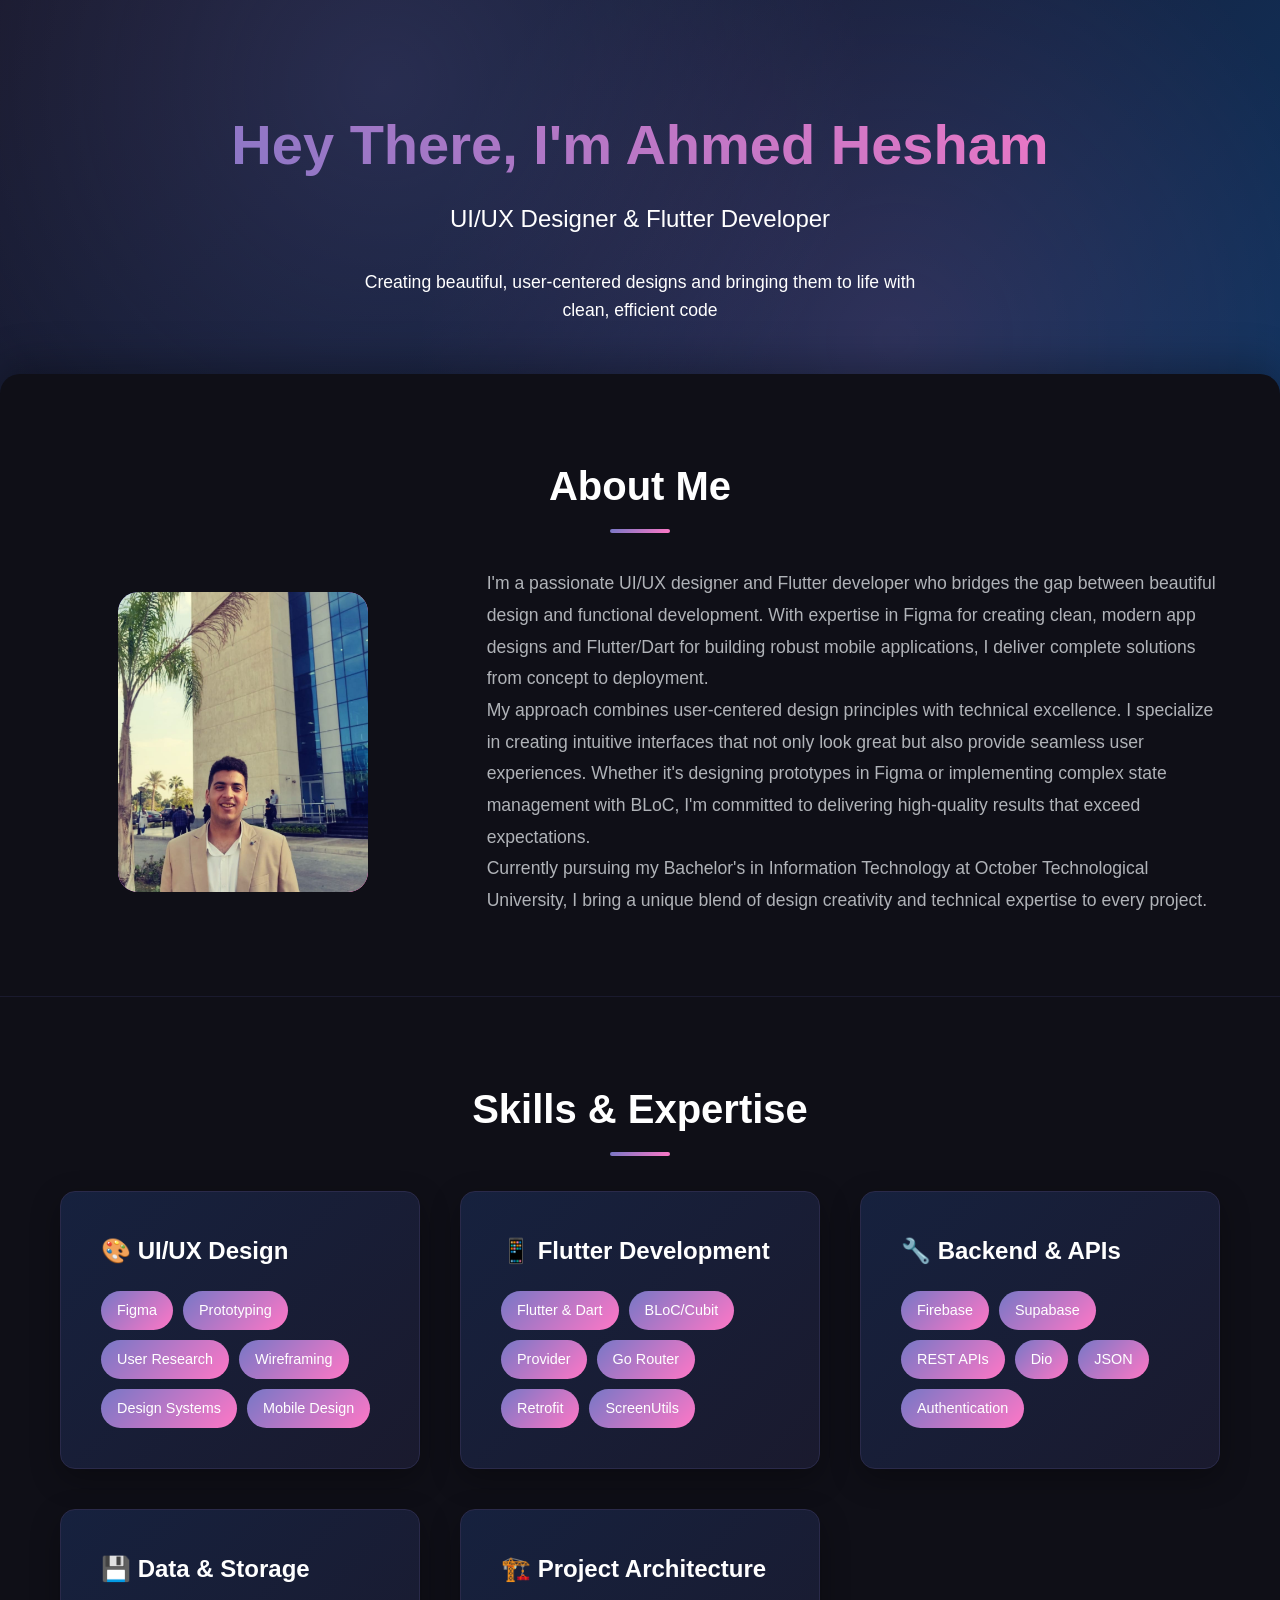
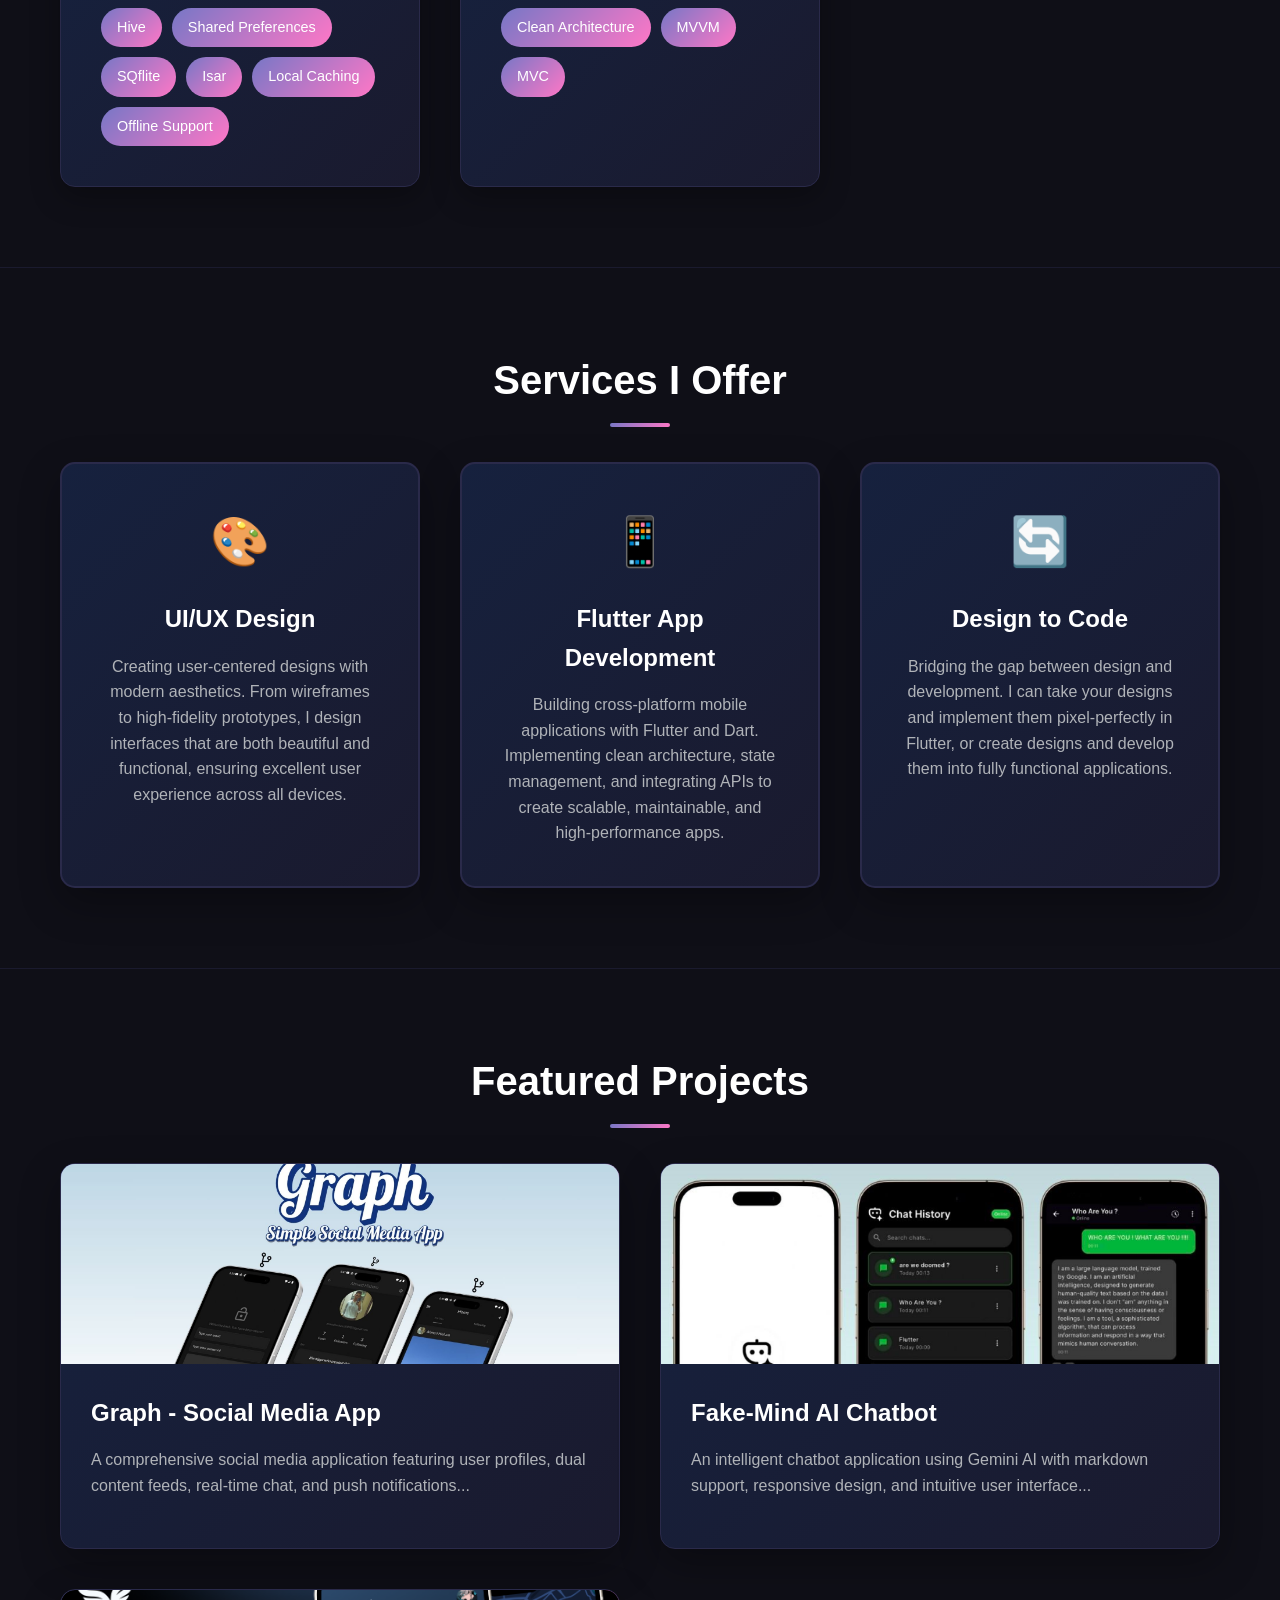
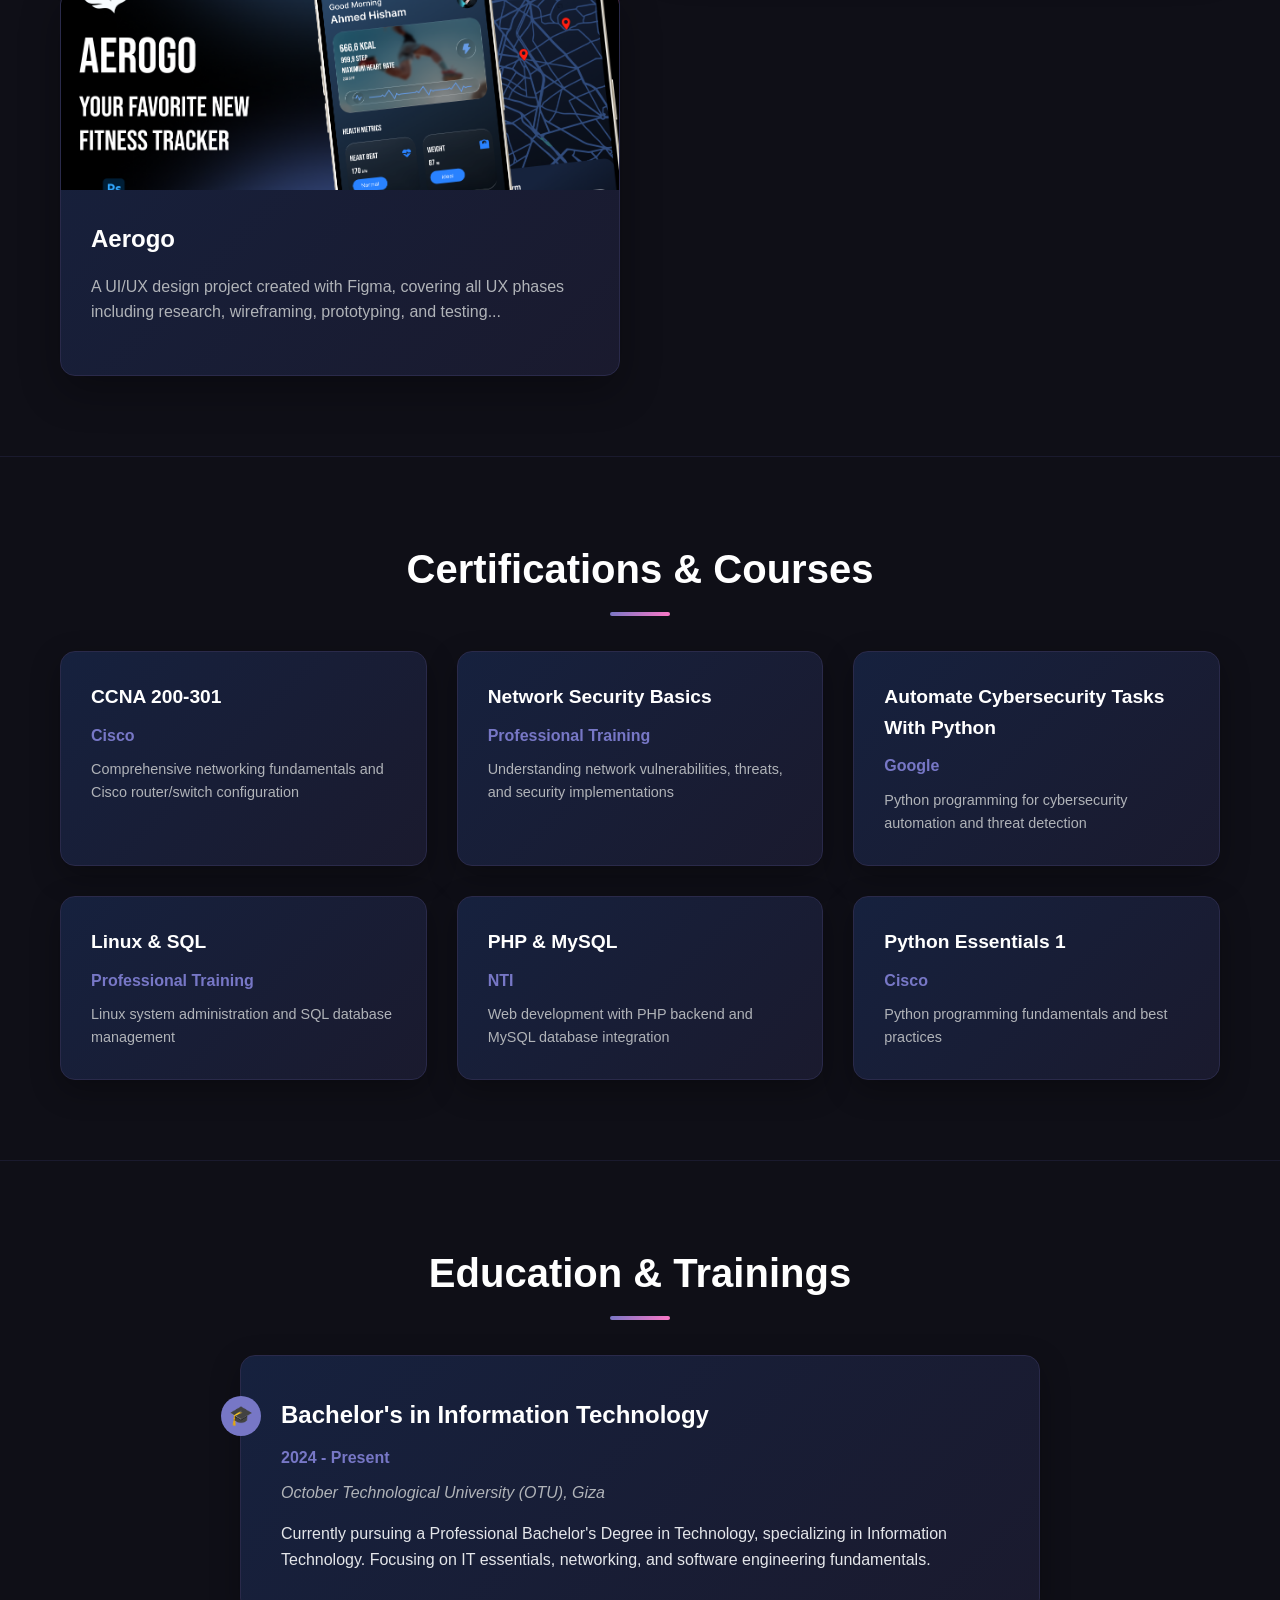
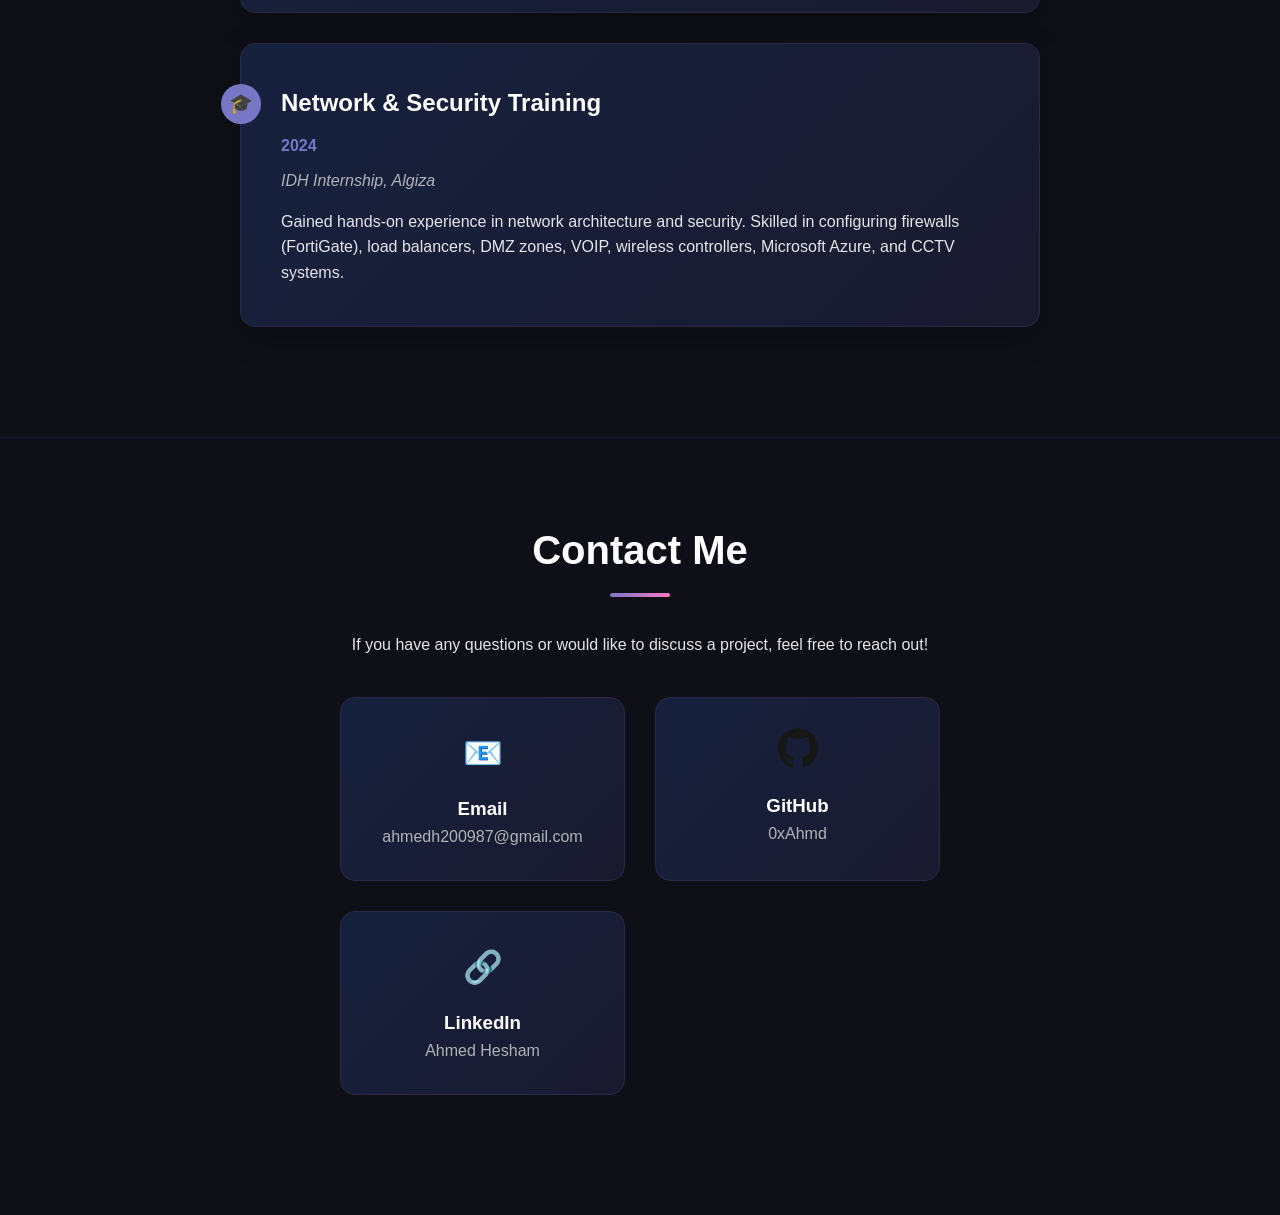
==== index.html @ 1ee55407 "project setup" ====
<!DOCTYPE html>
<html lang="en">
<head>
    <meta charset="UTF-8">
    <meta name="viewport" content="width=device-width, initial-scale=1.0">
    <title>Ahmed Hesham - UI/UX & Flutter Developer</title>
    <style>
        * {
            margin: 0;
            padding: 0;
            box-sizing: border-box;
        }

        body {
            font-family: 'Segoe UI', Tahoma, Geneva, Verdana, sans-serif;
            line-height: 1.6;
            color: #e4e6ea;
            background: #0a0a0f;
            min-height: 100vh;
        }

        .container {
            max-width: 1200px;
            margin: 0 auto;
            padding: 0 20px;
        }

        /* Header/Cover Section */
        .hero {
            background: linear-gradient(135deg, #1a1a2e 0%, #16213e 50%, #0f3460 100%);
            color: white;
            padding: 100px 0;
            text-align: center;
            position: relative;
            overflow: hidden;
        }

        .hero::before {
            content: '';
            position: absolute;
            top: 0;
            left: 0;
            right: 0;
            bottom: 0;
            background: radial-gradient(circle at 30% 20%, rgba(120, 119, 198, 0.3) 0%, transparent 50%),
                        radial-gradient(circle at 70% 80%, rgba(255, 119, 198, 0.2) 0%, transparent 50%);
            opacity: 0.6;
        }

        .hero-content {
            position: relative;
            z-index: 1;
        }

        .hero h1 {
            font-size: 3.5rem;
            font-weight: 700;
            margin-bottom: 10px;
            animation: fadeInUp 1s ease;
            background: linear-gradient(45deg, #7777c6, #ff77c6);
            -webkit-background-clip: text;
            -webkit-text-fill-color: transparent;
            background-clip: text;
        }

        .hero .subtitle {
            font-size: 1.5rem;
            font-weight: 300;
            margin-bottom: 30px;
            opacity: 0.9;
            animation: fadeInUp 1s ease 0.2s both;
        }

        .hero .tagline {
            font-size: 1.1rem;
            max-width: 600px;
            margin: 0 auto;
            animation: fadeInUp 1s ease 0.4s both;
        }

        @keyframes fadeInUp {
            from {
                opacity: 0;
                transform: translateY(30px);
            }
            to {
                opacity: 1;
                transform: translateY(0);
            }
        }

        /* Main Content */
        .main-content {
            background: #0f0f17;
            margin-top: -50px;
            border-radius: 20px 20px 0 0;
            position: relative;
            z-index: 2;
            box-shadow: 0 -10px 40px rgba(0,0,0,0.3);
        }

        .section {
            padding: 80px 0;
            border-bottom: 1px solid #1a1a2e;
        }

        .section:last-child {
            border-bottom: none;
        }

        .section h2 {
            font-size: 2.5rem;
            color: #ffffff;
            margin-bottom: 50px;
            text-align: center;
            position: relative;
        }

        .section h2::after {
            content: '';
            width: 60px;
            height: 4px;
            background: linear-gradient(135deg, #7777c6, #ff77c6);
            position: absolute;
            bottom: -15px;
            left: 50%;
            transform: translateX(-50%);
            border-radius: 2px;
        }

        /* About Section */
        .about-content {
            display: grid;
            grid-template-columns: 1fr 2fr;
            gap: 60px;
            align-items: center;
        }

        .about-image {
            text-align: center;
        }

        .profile-image {
            width: 250px;
            height: 300px;
            background: linear-gradient(135deg, #7777c6, #ff77c6);
            border-radius: 20px;
            display: flex;
            align-items: center;
            justify-content: center;
            margin: 0 auto;
            position: relative;
            overflow: hidden;
        }

  

        .about-text {
            font-size: 1.1rem;
            line-height: 1.8;
            color: #b0b3b8;
        }

        /* Skills Section */
        .skills-grid {
            display: grid;
            grid-template-columns: repeat(auto-fit, minmax(300px, 1fr));
            gap: 40px;
        }

        .skill-category {
            background: linear-gradient(135deg, #16213e, #1a1a2e);
            padding: 40px;
            border-radius: 15px;
            box-shadow: 0 10px 30px rgba(0,0,0,0.3);
            transition: transform 0.3s ease;
            border: 1px solid #2a2a4a;
        }

        .skill-category:hover {
            transform: translateY(-10px);
            border-color: #7777c6;
            box-shadow: 0 20px 40px rgba(119, 119, 198, 0.2);
        }

        .skill-category h3 {
            color: #ffffff;
            margin-bottom: 20px;
            font-size: 1.5rem;
        }

        .skill-tags {
            display: flex;
            flex-wrap: wrap;
            gap: 10px;
        }

        .skill-tag {
            background: linear-gradient(135deg, #7777c6, #ff77c6);
            color: white;
            padding: 8px 16px;
            border-radius: 25px;
            font-size: 0.9rem;
            font-weight: 500;
        }

        /* Services Section */
        .services-grid {
            display: grid;
            grid-template-columns: repeat(auto-fit, minmax(350px, 1fr));
            gap: 40px;
        }

        .service-card {
            background: linear-gradient(135deg, #16213e, #1a1a2e);
            padding: 40px;
            border-radius: 15px;
            box-shadow: 0 15px 40px rgba(0,0,0,0.3);
            text-align: center;
            transition: all 0.3s ease;
            border: 2px solid #2a2a4a;
        }

        .service-card:hover {
            transform: translateY(-15px);
            border-color: #7777c6;
            box-shadow: 0 25px 60px rgba(119, 119, 198, 0.3);
        }

        .service-icon {
            font-size: 3rem;
            margin-bottom: 20px;
            display: block;
        }

        .service-card h3 {
            color: #ffffff;
            margin-bottom: 15px;
            font-size: 1.5rem;
        }

        .service-card p {
            color: #b0b3b8;
            line-height: 1.6;
        }

        /* Projects Section */
        .projects-grid {
            display: grid;
            grid-template-columns: repeat(auto-fit, minmax(400px, 1fr));
            gap: 40px;
        }

        .project-card {
            background: linear-gradient(135deg, #16213e, #1a1a2e);
            border-radius: 15px;
            overflow: hidden;
            box-shadow: 0 15px 40px rgba(0,0,0,0.3);
            transition: all 0.3s ease;
            border: 1px solid #2a2a4a;
        }

        .project-card:hover {
            transform: translateY(-10px);
            box-shadow: 0 25px 60px rgba(119, 119, 198, 0.2);
            border-color: #7777c6;
        }

        .project-image {
            height: 200px;
            background: linear-gradient(135deg, #7777c6, #ff77c6);
            display: flex;
            align-items: center;
            justify-content: center;
            color: white;
            font-size: 2rem;
            font-weight: bold;
            overflow: hidden;
        }


        .project-content {
            padding: 30px;
        }

        .project-card h3 {
            color: #ffffff;
            margin-bottom: 15px;
            font-size: 1.5rem;
        }

        .project-card p {
            color: #b0b3b8;
            line-height: 1.6;
            margin-bottom: 20px;
        }

        .project-tech {
            display: flex;
            flex-wrap: wrap;
            gap: 8px;
        }

        .tech-tag {
            background: #2a2a4a;
            color: #e4e6ea;
            padding: 4px 12px;
            border-radius: 15px;
            font-size: 0.85rem;
        }

        /* Certifications Section */
        .certifications-grid {
            display: grid;
            grid-template-columns: repeat(auto-fit, minmax(300px, 1fr));
            gap: 30px;
        }

        .certification-card {
            background: linear-gradient(135deg, #16213e, #1a1a2e);
            padding: 30px;
            border-radius: 15px;
            box-shadow: 0 10px 30px rgba(0,0,0,0.3);
            transition: all 0.3s ease;
            border: 1px solid #2a2a4a;
        }

        .certification-card:hover {
            transform: translateY(-5px);
            border-color: #7777c6;
            box-shadow: 0 15px 40px rgba(119, 119, 198, 0.2);
        }

        .certification-card h3 {
            color: #ffffff;
            margin-bottom: 10px;
            font-size: 1.2rem;
        }

        .certification-card .provider {
            color: #7777c6;
            font-weight: bold;
            margin-bottom: 10px;
        }

        .certification-card p {
            color: #b0b3b8;
            font-size: 0.9rem;
        }

        /* Education Section */
        .education-timeline {
            max-width: 800px;
            margin: 0 auto;
        }

        .education-item {
            background: linear-gradient(135deg, #16213e, #1a1a2e);
            padding: 40px;
            border-radius: 15px;
            box-shadow: 0 10px 30px rgba(0,0,0,0.3);
            margin-bottom: 30px;
            position: relative;
            border: 1px solid #2a2a4a;
        }

        .education-item::before {
            content: '🎓';
            position: absolute;
            top: 40px;
            left: -20px;
            background: #7777c6;
            width: 40px;
            height: 40px;
            border-radius: 50%;
            display: flex;
            align-items: center;
            justify-content: center;
            font-size: 1.2rem;
        }

        .education-item h3 {
            color: #ffffff;
            margin-bottom: 10px;
            font-size: 1.5rem;
        }

        .education-item .date {
            color: #7777c6;
            font-weight: bold;
            margin-bottom: 10px;
        }

        .education-item .institution {
            color: #b0b3b8;
            font-style: italic;
            margin-bottom: 15px;
        }

        /* Contact Section */
        .contact-content {
            text-align: center;
            max-width: 600px;
            margin: 0 auto;
        }

        .contact-info {
            display: grid;
            grid-template-columns: repeat(auto-fit, minmax(200px, 1fr));
            gap: 30px;
            margin: 40px 0;
        }

        .contact-item {
            background: linear-gradient(135deg, #16213e, #1a1a2e);
            padding: 30px;
            border-radius: 15px;
            transition: all 0.3s ease;
            border: 1px solid #2a2a4a;
        }

        .contact-item:hover {
            background: linear-gradient(135deg, #7777c6, #ff77c6);
            color: white;
            transform: translateY(-5px);
        }

        .contact-item .icon {
            font-size: 2rem;
            margin-bottom: 15px;
            display: block;
        }

        .contact-item h3 {
            color: #ffffff;
        }

        .contact-item p {
            color: #b0b3b8;
        }

        .contact-item:hover h3,
        .contact-item:hover p {
            color: white;
        }


        .cta-button {
            background: linear-gradient(135deg, #7777c6, #ff77c6);
            color: white;
            padding: 15px 40px;
            border: none;
            border-radius: 50px;
            font-size: 1.1rem;
            font-weight: 600;
            cursor: pointer;
            transition: all 0.3s ease;
            text-decoration: none;
            display: inline-block;
            margin-top: 30px;
        }

        .cta-button:hover {
            transform: translateY(-3px);
            box-shadow: 0 15px 40px rgba(119, 119, 198, 0.4);
        }

        /* Responsive Design */
        @media (max-width: 768px) {
            .hero h1 {
                font-size: 2.5rem;
            }
            
            .hero .subtitle {
                font-size: 1.2rem;
            }
            
            .about-content {
                grid-template-columns: 1fr;
                gap: 40px;
            }
            
            .profile-image {
                width: 200px;
                height: 240px;
            }
            
            .section {
                padding: 60px 0;
            }
            
            .section h2 {
                font-size: 2rem;
            }
            
            .projects-grid,
            .services-grid {
                grid-template-columns: 1fr;
            }
        }

        /* Smooth scrolling */
        html {
            scroll-behavior: smooth;
        }
    </style>
</head>
<body>
    <!-- Hero/Cover Section -->
    <section class="hero">
        <div class="container">
            <div class="hero-content">
                <h1>Hey There, I'm Ahmed Hesham</h1>
                <p class="subtitle">UI/UX Designer & Flutter Developer</p>
                <p class="tagline">Creating beautiful, user-centered designs and bringing them to life with clean, efficient code</p>
            </div>
        </div>
    </section>

    <div class="main-content">
        <!-- About Section -->
        <section id="about" class="section">
            <div class="container">
                <h2>About Me</h2>
                <div class="about-content">
                    <div class="about-image">
                        <div class="profile-image">
                            <img src="me.jpeg" alt="Ahmed Hesham" style="width: 100%; height: 100%; object-fit: cover; border-radius: 20px;">
                        </div>
                    </div>
                    <div class="about-text">
                        <p>I'm a passionate UI/UX designer and Flutter developer who bridges the gap between beautiful design and functional development. With expertise in Figma for creating clean, modern app designs and Flutter/Dart for building robust mobile applications, I deliver complete solutions from concept to deployment.</p>
                        
                        <p>My approach combines user-centered design principles with technical excellence. I specialize in creating intuitive interfaces that not only look great but also provide seamless user experiences. Whether it's designing prototypes in Figma or implementing complex state management with BLoC, I'm committed to delivering high-quality results that exceed expectations.</p>
                        
                        <p>Currently pursuing my Bachelor's in Information Technology at October Technological University, I bring a unique blend of design creativity and technical expertise to every project.</p>
                    </div>
                </div>
            </div>
        </section>

        <!-- Skills Section -->
        <section id="skills" class="section">
            <div class="container">
                <h2>Skills & Expertise</h2>
                <div class="skills-grid">
                    <div class="skill-category">
                        <h3>🎨 UI/UX Design</h3>
                        <div class="skill-tags">
                            <span class="skill-tag">Figma</span>
                            <span class="skill-tag">Prototyping</span>
                            <span class="skill-tag">User Research</span>
                            <span class="skill-tag">Wireframing</span>
                            <span class="skill-tag">Design Systems</span>
                            <span class="skill-tag">Mobile Design</span>
                        </div>
                    </div>
                    
                    <div class="skill-category">
                        <h3>📱 Flutter Development</h3>
                        <div class="skill-tags">
                            <span class="skill-tag">Flutter & Dart</span>
                            <span class="skill-tag">BLoC/Cubit</span>
                            <span class="skill-tag">Provider</span>
                            <span class="skill-tag">Go Router</span>
                            <span class="skill-tag">Retrofit</span>
                            <span class="skill-tag">ScreenUtils</span>
                        </div>
                    </div>
                    
                    <div class="skill-category">
                        <h3>🔧 Backend & APIs</h3>
                        <div class="skill-tags">
                            <span class="skill-tag">Firebase</span>
                            <span class="skill-tag">Supabase</span>
                            <span class="skill-tag">REST APIs</span>
                            <span class="skill-tag">Dio</span>
                            <span class="skill-tag">JSON</span>
                            <span class="skill-tag">Authentication</span>
                        </div>
                    </div>
                    
                    <div class="skill-category">
                        <h3>💾 Data & Storage</h3>
                        <div class="skill-tags">
                            <span class="skill-tag">Hive</span>
                            <span class="skill-tag">Shared Preferences</span>
                            <span class="skill-tag">SQflite</span>
                            <span class="skill-tag">Isar</span>
                            <span class="skill-tag">Local Caching</span>
                            <span class="skill-tag">Offline Support</span>
                        </div>
                    </div>
                    
                    <div class="skill-category">
                        <h3>🏗️ Project Architecture</h3>
                        <div class="skill-tags">
                            <span class="skill-tag">Clean Architecture</span>
                            <span class="skill-tag">MVVM</span>
                            <span class="skill-tag">MVC</span>
                        </div>
                    </div>
                </div>
            </div>
        </section>

        <!-- Services Section -->
        <section id="services" class="section">
            <div class="container">
                <h2>Services I Offer</h2>
                <div class="services-grid">
                    <div class="service-card">
                        <span class="service-icon">🎨</span>
                        <h3>UI/UX Design</h3>
                        <p>Creating user-centered designs with modern aesthetics. From wireframes to high-fidelity prototypes, I design interfaces that are both beautiful and functional, ensuring excellent user experience across all devices.</p>
                    </div>
                    
                    <div class="service-card">
                        <span class="service-icon">📱</span>
                        <h3>Flutter App Development</h3>
                        <p>Building cross-platform mobile applications with Flutter and Dart. Implementing clean architecture, state management, and integrating APIs to create scalable, maintainable, and high-performance apps.</p>
                    </div>
                    
                    <div class="service-card">
                        <span class="service-icon">🔄</span>
                        <h3>Design to Code</h3>
                        <p>Bridging the gap between design and development. I can take your designs and implement them pixel-perfectly in Flutter, or create designs and develop them into fully functional applications.</p>
                    </div>
                </div>
            </div>
        </section>

    <!-- Projects Section -->
<section id="projects" class="section">
    <div class="container">
        <h2>Featured Projects</h2>
        <div class="projects-grid">
            <div class="project-card">
                <div class="project-image">
                    <img src="graph.jpg" alt="Graph Social App" style="width: 100%; height: auto; object-fit: contain;">
                </div>
                <div class="project-content">
                    <h3>Graph - Social Media App</h3>
                    <p>A comprehensive social media application featuring user profiles, dual content feeds, real-time chat, and push notifications...</p>
                </div>
            </div>
            <div class="project-card">
                <div class="project-image">
                    <img src="fakemind.png" alt="AI Chatbot App" style="width: 100%; height: auto; object-fit: contain;">
                </div>
                <div class="project-content">
                    <h3>Fake-Mind AI Chatbot</h3>
                    <p>An intelligent chatbot application using Gemini AI with markdown support, responsive design, and intuitive user interface...</p>
                </div>
            </div>
            <div class="project-card">
                <div class="project-image">
                    <img src="aerogo.png" alt="Aerogo UI/UX Design" style="width: 100%; height: auto; object-fit: contain;">
                </div>
                <div class="project-content">
                    <h3>Aerogo</h3>
                    <p>A UI/UX design project created with Figma, covering all UX phases including research, wireframing, prototyping, and testing...</p>
                </div>
            </div>
        </div>
    </div>
</section>


        <!-- Certifications Section -->
        <section id="certifications" class="section">
            <div class="container">
                <h2>Certifications & Courses</h2>
                <div class="certifications-grid">
                    <div class="certification-card">
                        <h3>CCNA 200-301</h3>
                        <div class="provider">Cisco</div>
                        <p>Comprehensive networking fundamentals and Cisco router/switch configuration</p>
                    </div>
                    
                    <div class="certification-card">
                        <h3>Network Security Basics</h3>
                        <div class="provider">Professional Training</div>
                        <p>Understanding network vulnerabilities, threats, and security implementations</p>
                    </div>
                    
                    <div class="certification-card">
                        <h3>Automate Cybersecurity Tasks With Python</h3>
                        <div class="provider">Google</div>
                        <p>Python programming for cybersecurity automation and threat detection</p>
                    </div>
                    
                    <div class="certification-card">
                        <h3>Linux & SQL</h3>
                        <div class="provider">Professional Training</div>
                        <p>Linux system administration and SQL database management</p>
                    </div>
                    
                    <div class="certification-card">
                        <h3>PHP & MySQL</h3>
                        <div class="provider">NTI</div>
                        <p>Web development with PHP backend and MySQL database integration</p>
                    </div>
                    
                    <div class="certification-card">
                        <h3>Python Essentials 1</h3>
                        <div class="provider">Cisco</div>
                        <p>Python programming fundamentals and best practices</p>
                    </div>
                </div>
            </div>
        </section>

        <!-- Education Section -->
        <section id="education" class="section">
            <div class="container">
                <h2>Education & Trainings</h2>
                <div class="education-timeline">
                    <div class="education-item">
                        <h3>Bachelor's in Information Technology</h3>
                        <div class="date">2024 - Present</div>
                        <div class="institution">October Technological University (OTU), Giza</div>
                        <p>Currently pursuing a Professional Bachelor's Degree in Technology, specializing in Information Technology. Focusing on IT essentials, networking, and software engineering fundamentals.</p>
                    </div>
                    
                    <div class="education-item">
                        <h3>Network & Security Training</h3>
                        <div class="date">2024</div>
                        <div class="institution">IDH Internship, Algiza</div>
                        <p>Gained hands-on experience in network architecture and security. Skilled in configuring firewalls (FortiGate), load balancers, DMZ zones, VOIP, wireless controllers, Microsoft Azure, and CCTV systems.</p>
                    </div>
                    
              
                </div>
            </div>
        </section>

        <!-- Contact Section -->
        <section id="contact" class="section">
            <div class="container">
                <h2>Contact Me</h2>
                <div class="contact-content">
                    <p>If you have any questions or would like to discuss a project, feel free to reach out!</p>
                    
                    <div class="contact-info">
                        <div class="contact-item">
                            <span class="icon">📧</span>
                            <h3>Email</h3>
                            <p>ahmedh200987@gmail.com</p>
                        </div>
                        
                       <div class="contact-item">
    <a href="https://github.com/0xAhmd" target="_blank" style="text-decoration: none; color: inherit;">
        <img src="github-icon-1-logo.svg" alt="GitHub Logo" style="width: 40px; height: 40px; margin-bottom: 15px;">
        <h3>GitHub</h3>
        <p>0xAhmd</p>
    </a>
</div>
                        
                        <div class="contact-item">
                            <a href="https://www.linkedin.com/in/ahmed-hesham-268888270/" target="_blank" style="text-decoration: none; color: inherit;">
                                <span class="icon">🔗</span>
                                <h3>LinkedIn</h3>
                                <p>Ahmed Hesham</p>
                            </a>
                        </div>
                    </div>
                </div>
            </div>
        </section>
    </div>

   
</body>
</html>
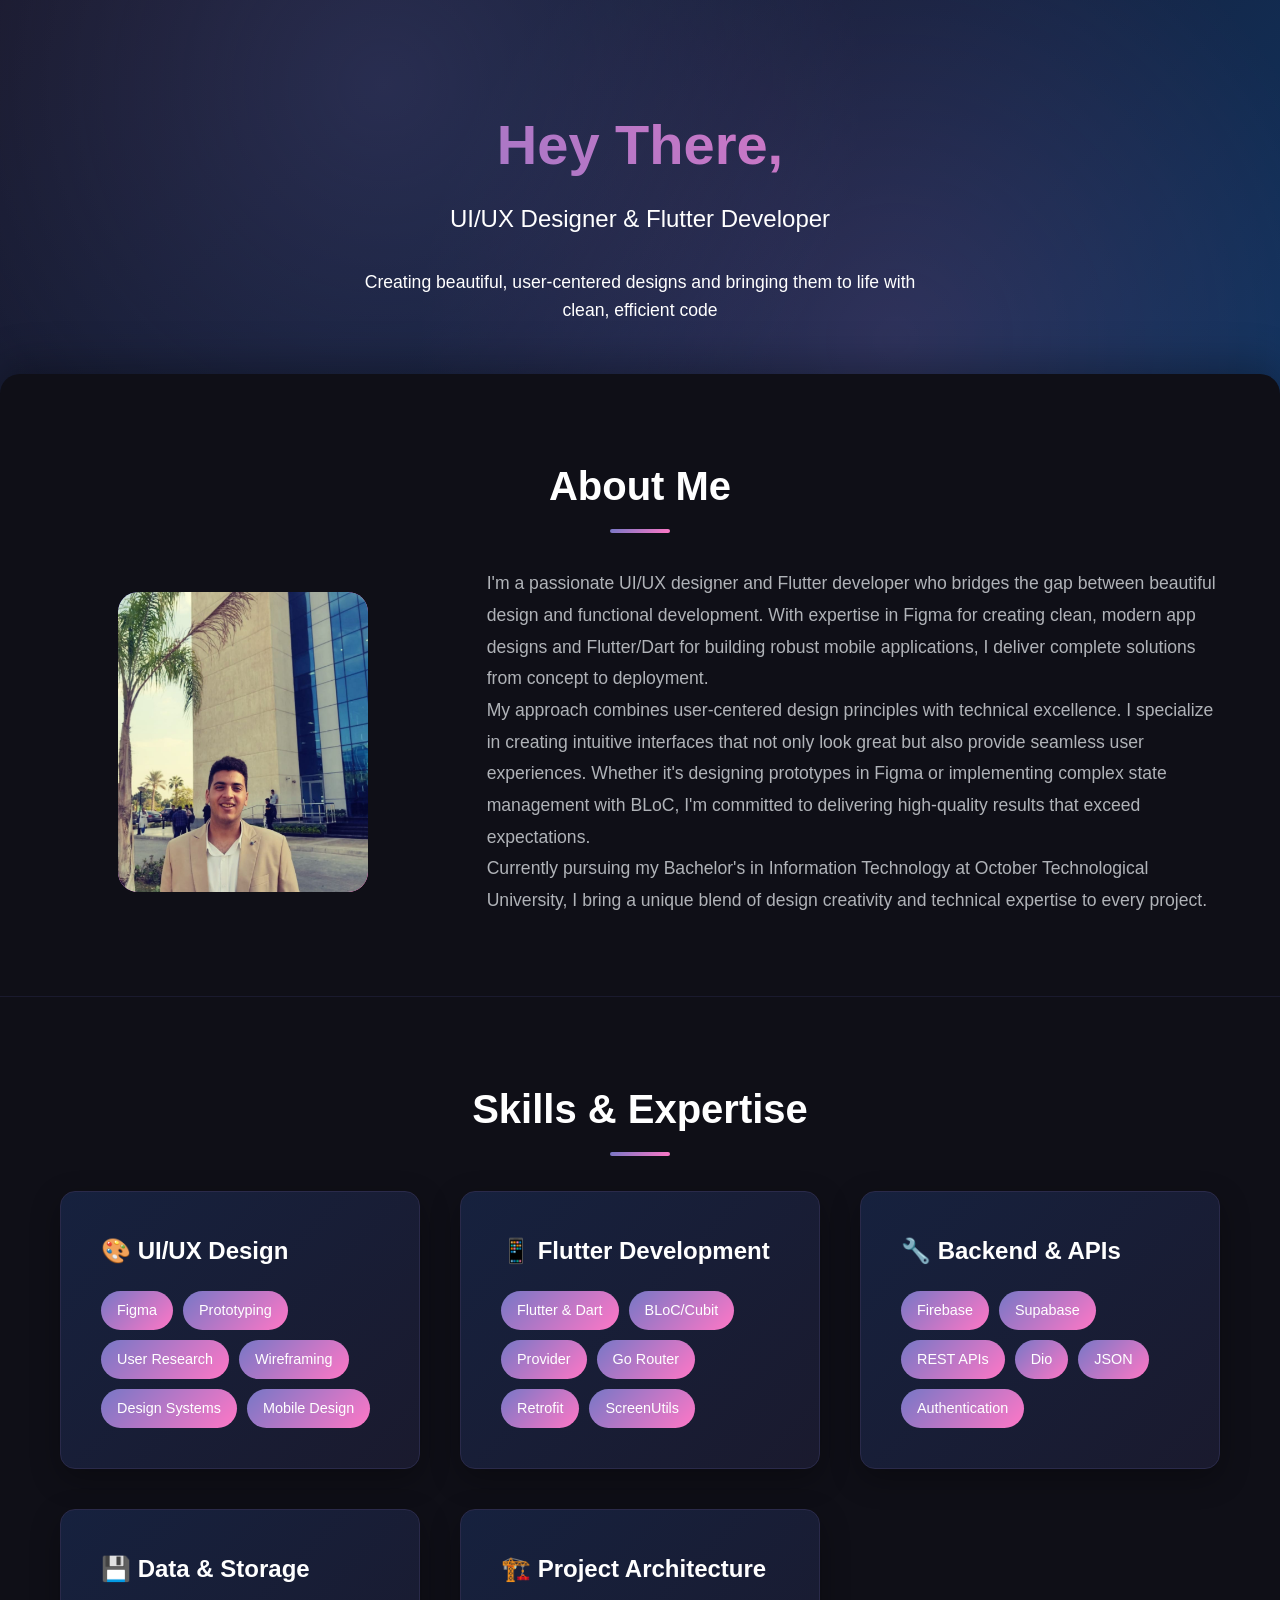
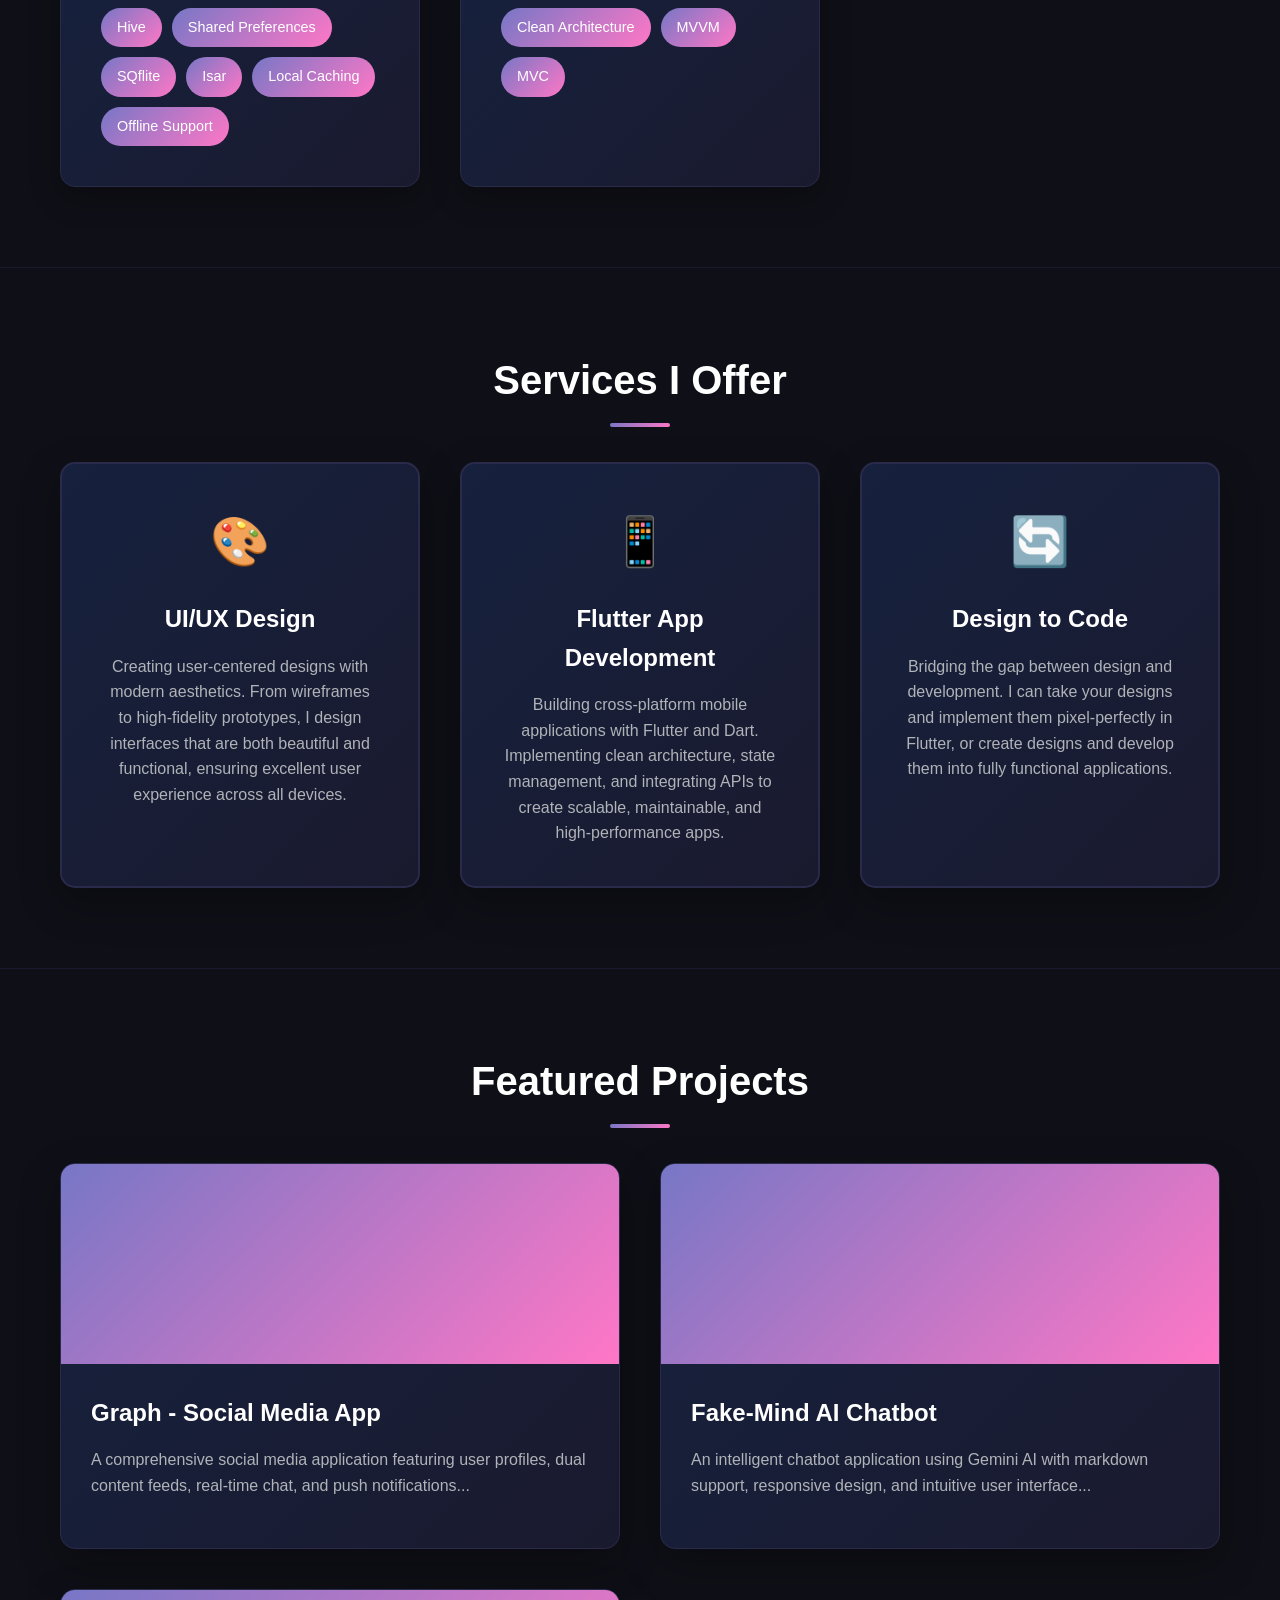
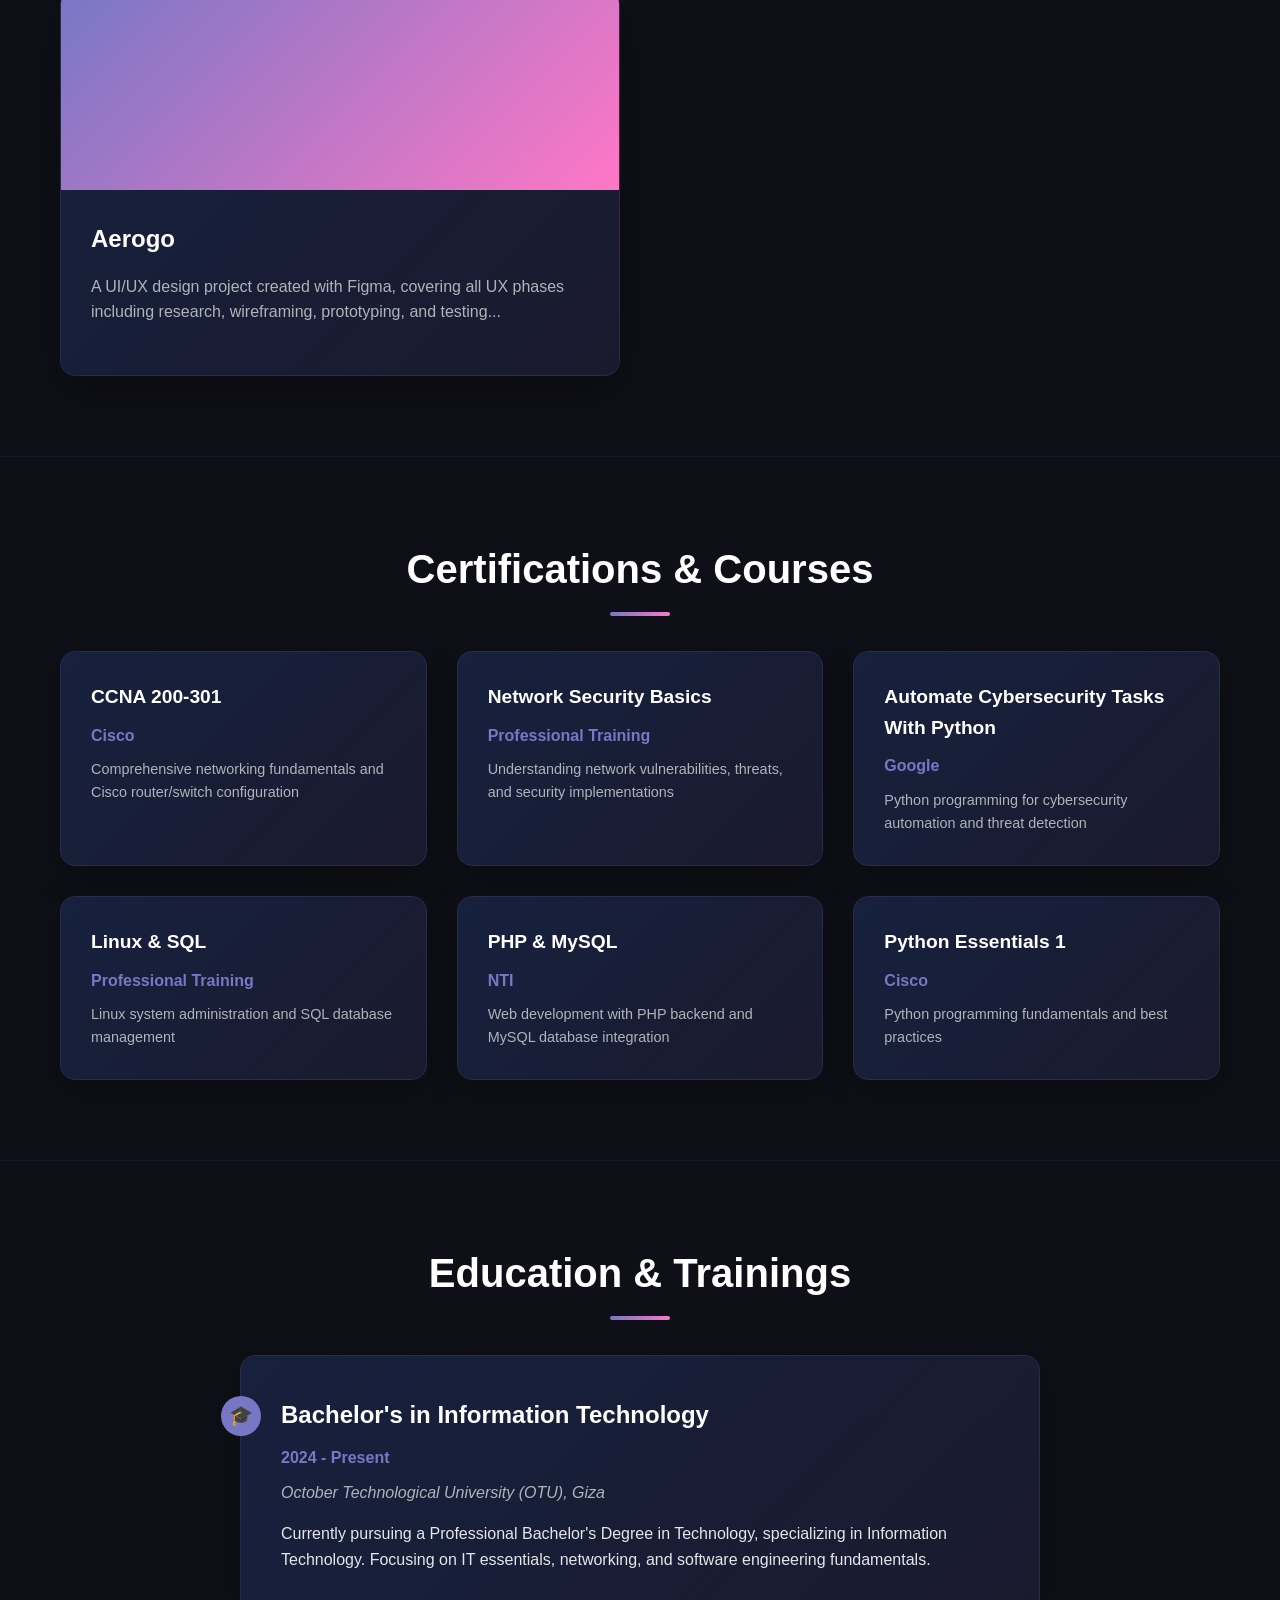
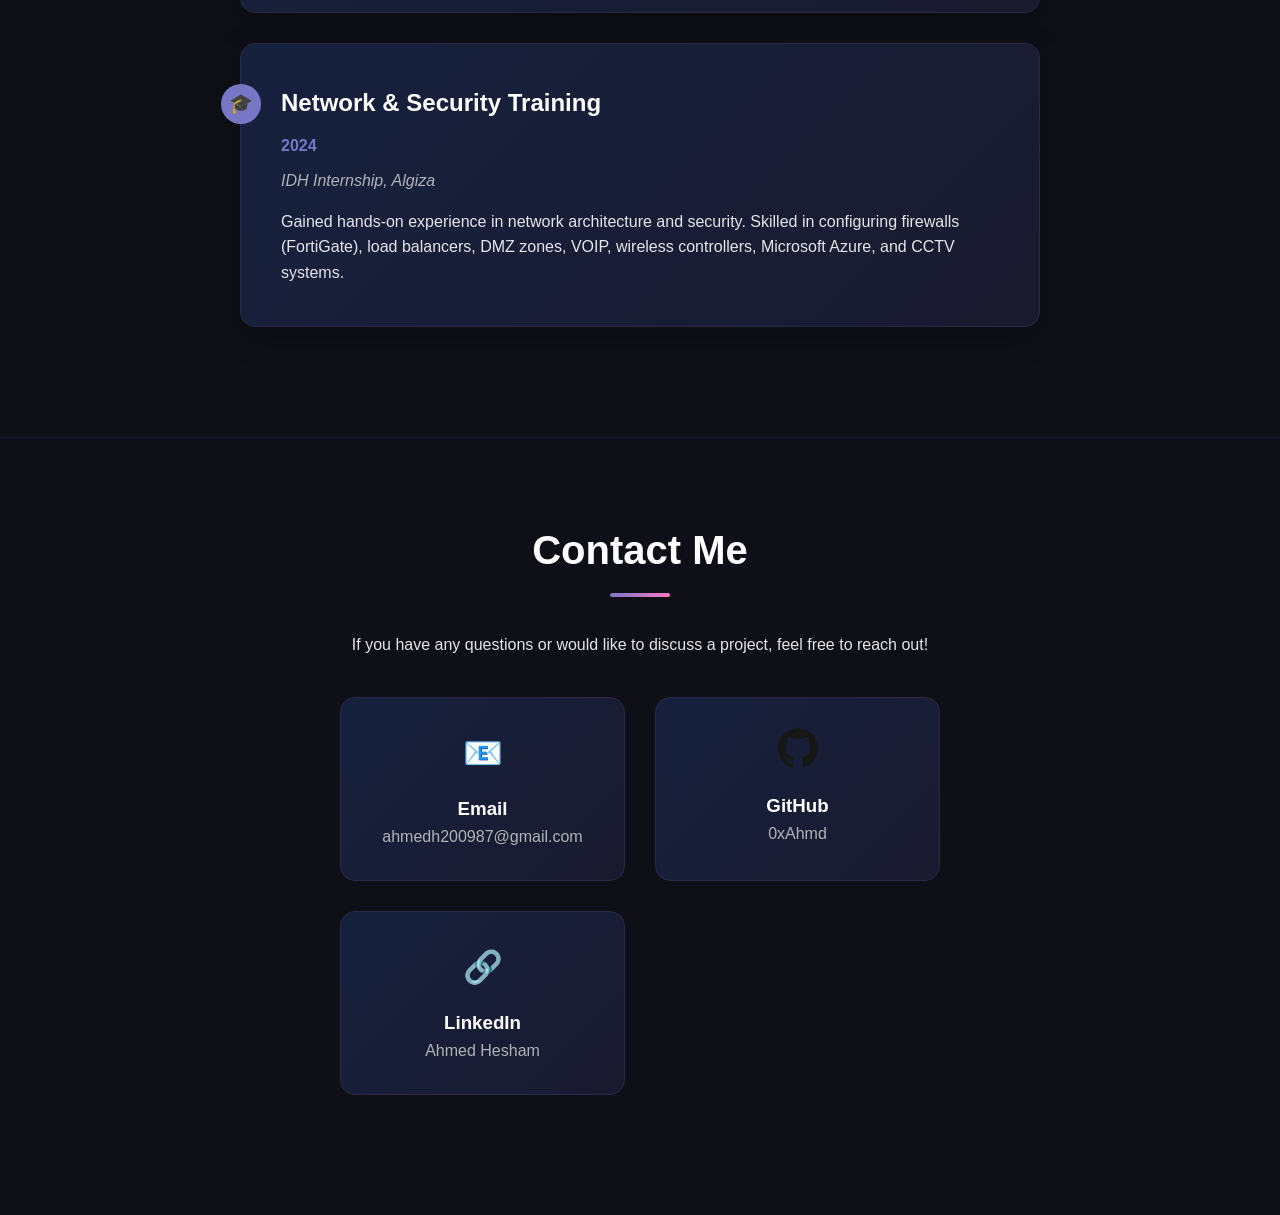
==== commit 10311715: "code refactored" ====
--- a/index.html
+++ b/index.html
@@ -4,506 +4,7 @@
     <meta charset="UTF-8">
     <meta name="viewport" content="width=device-width, initial-scale=1.0">
     <title>Ahmed Hesham - UI/UX & Flutter Developer</title>
-    <style>
-        * {
-            margin: 0;
-            padding: 0;
-            box-sizing: border-box;
-        }
-
-        body {
-            font-family: 'Segoe UI', Tahoma, Geneva, Verdana, sans-serif;
-            line-height: 1.6;
-            color: #e4e6ea;
-            background: #0a0a0f;
-            min-height: 100vh;
-        }
-
-        .container {
-            max-width: 1200px;
-            margin: 0 auto;
-            padding: 0 20px;
-        }
-
-        /* Header/Cover Section */
-        .hero {
-            background: linear-gradient(135deg, #1a1a2e 0%, #16213e 50%, #0f3460 100%);
-            color: white;
-            padding: 100px 0;
-            text-align: center;
-            position: relative;
-            overflow: hidden;
-        }
-
-        .hero::before {
-            content: '';
-            position: absolute;
-            top: 0;
-            left: 0;
-            right: 0;
-            bottom: 0;
-            background: radial-gradient(circle at 30% 20%, rgba(120, 119, 198, 0.3) 0%, transparent 50%),
-                        radial-gradient(circle at 70% 80%, rgba(255, 119, 198, 0.2) 0%, transparent 50%);
-            opacity: 0.6;
-        }
-
-        .hero-content {
-            position: relative;
-            z-index: 1;
-        }
-
-        .hero h1 {
-            font-size: 3.5rem;
-            font-weight: 700;
-            margin-bottom: 10px;
-            animation: fadeInUp 1s ease;
-            background: linear-gradient(45deg, #7777c6, #ff77c6);
-            -webkit-background-clip: text;
-            -webkit-text-fill-color: transparent;
-            background-clip: text;
-        }
-
-        .hero .subtitle {
-            font-size: 1.5rem;
-            font-weight: 300;
-            margin-bottom: 30px;
-            opacity: 0.9;
-            animation: fadeInUp 1s ease 0.2s both;
-        }
-
-        .hero .tagline {
-            font-size: 1.1rem;
-            max-width: 600px;
-            margin: 0 auto;
-            animation: fadeInUp 1s ease 0.4s both;
-        }
-
-        @keyframes fadeInUp {
-            from {
-                opacity: 0;
-                transform: translateY(30px);
-            }
-            to {
-                opacity: 1;
-                transform: translateY(0);
-            }
-        }
-
-        /* Main Content */
-        .main-content {
-            background: #0f0f17;
-            margin-top: -50px;
-            border-radius: 20px 20px 0 0;
-            position: relative;
-            z-index: 2;
-            box-shadow: 0 -10px 40px rgba(0,0,0,0.3);
-        }
-
-        .section {
-            padding: 80px 0;
-            border-bottom: 1px solid #1a1a2e;
-        }
-
-        .section:last-child {
-            border-bottom: none;
-        }
-
-        .section h2 {
-            font-size: 2.5rem;
-            color: #ffffff;
-            margin-bottom: 50px;
-            text-align: center;
-            position: relative;
-        }
-
-        .section h2::after {
-            content: '';
-            width: 60px;
-            height: 4px;
-            background: linear-gradient(135deg, #7777c6, #ff77c6);
-            position: absolute;
-            bottom: -15px;
-            left: 50%;
-            transform: translateX(-50%);
-            border-radius: 2px;
-        }
-
-        /* About Section */
-        .about-content {
-            display: grid;
-            grid-template-columns: 1fr 2fr;
-            gap: 60px;
-            align-items: center;
-        }
-
-        .about-image {
-            text-align: center;
-        }
-
-        .profile-image {
-            width: 250px;
-            height: 300px;
-            background: linear-gradient(135deg, #7777c6, #ff77c6);
-            border-radius: 20px;
-            display: flex;
-            align-items: center;
-            justify-content: center;
-            margin: 0 auto;
-            position: relative;
-            overflow: hidden;
-        }
-
-  
-
-        .about-text {
-            font-size: 1.1rem;
-            line-height: 1.8;
-            color: #b0b3b8;
-        }
-
-        /* Skills Section */
-        .skills-grid {
-            display: grid;
-            grid-template-columns: repeat(auto-fit, minmax(300px, 1fr));
-            gap: 40px;
-        }
-
-        .skill-category {
-            background: linear-gradient(135deg, #16213e, #1a1a2e);
-            padding: 40px;
-            border-radius: 15px;
-            box-shadow: 0 10px 30px rgba(0,0,0,0.3);
-            transition: transform 0.3s ease;
-            border: 1px solid #2a2a4a;
-        }
-
-        .skill-category:hover {
-            transform: translateY(-10px);
-            border-color: #7777c6;
-            box-shadow: 0 20px 40px rgba(119, 119, 198, 0.2);
-        }
-
-        .skill-category h3 {
-            color: #ffffff;
-            margin-bottom: 20px;
-            font-size: 1.5rem;
-        }
-
-        .skill-tags {
-            display: flex;
-            flex-wrap: wrap;
-            gap: 10px;
-        }
-
-        .skill-tag {
-            background: linear-gradient(135deg, #7777c6, #ff77c6);
-            color: white;
-            padding: 8px 16px;
-            border-radius: 25px;
-            font-size: 0.9rem;
-            font-weight: 500;
-        }
-
-        /* Services Section */
-        .services-grid {
-            display: grid;
-            grid-template-columns: repeat(auto-fit, minmax(350px, 1fr));
-            gap: 40px;
-        }
-
-        .service-card {
-            background: linear-gradient(135deg, #16213e, #1a1a2e);
-            padding: 40px;
-            border-radius: 15px;
-            box-shadow: 0 15px 40px rgba(0,0,0,0.3);
-            text-align: center;
-            transition: all 0.3s ease;
-            border: 2px solid #2a2a4a;
-        }
-
-        .service-card:hover {
-            transform: translateY(-15px);
-            border-color: #7777c6;
-            box-shadow: 0 25px 60px rgba(119, 119, 198, 0.3);
-        }
-
-        .service-icon {
-            font-size: 3rem;
-            margin-bottom: 20px;
-            display: block;
-        }
-
-        .service-card h3 {
-            color: #ffffff;
-            margin-bottom: 15px;
-            font-size: 1.5rem;
-        }
-
-        .service-card p {
-            color: #b0b3b8;
-            line-height: 1.6;
-        }
-
-        /* Projects Section */
-        .projects-grid {
-            display: grid;
-            grid-template-columns: repeat(auto-fit, minmax(400px, 1fr));
-            gap: 40px;
-        }
-
-        .project-card {
-            background: linear-gradient(135deg, #16213e, #1a1a2e);
-            border-radius: 15px;
-            overflow: hidden;
-            box-shadow: 0 15px 40px rgba(0,0,0,0.3);
-            transition: all 0.3s ease;
-            border: 1px solid #2a2a4a;
-        }
-
-        .project-card:hover {
-            transform: translateY(-10px);
-            box-shadow: 0 25px 60px rgba(119, 119, 198, 0.2);
-            border-color: #7777c6;
-        }
-
-        .project-image {
-            height: 200px;
-            background: linear-gradient(135deg, #7777c6, #ff77c6);
-            display: flex;
-            align-items: center;
-            justify-content: center;
-            color: white;
-            font-size: 2rem;
-            font-weight: bold;
-            overflow: hidden;
-        }
-
-
-        .project-content {
-            padding: 30px;
-        }
-
-        .project-card h3 {
-            color: #ffffff;
-            margin-bottom: 15px;
-            font-size: 1.5rem;
-        }
-
-        .project-card p {
-            color: #b0b3b8;
-            line-height: 1.6;
-            margin-bottom: 20px;
-        }
-
-        .project-tech {
-            display: flex;
-            flex-wrap: wrap;
-            gap: 8px;
-        }
-
-        .tech-tag {
-            background: #2a2a4a;
-            color: #e4e6ea;
-            padding: 4px 12px;
-            border-radius: 15px;
-            font-size: 0.85rem;
-        }
-
-        /* Certifications Section */
-        .certifications-grid {
-            display: grid;
-            grid-template-columns: repeat(auto-fit, minmax(300px, 1fr));
-            gap: 30px;
-        }
-
-        .certification-card {
-            background: linear-gradient(135deg, #16213e, #1a1a2e);
-            padding: 30px;
-            border-radius: 15px;
-            box-shadow: 0 10px 30px rgba(0,0,0,0.3);
-            transition: all 0.3s ease;
-            border: 1px solid #2a2a4a;
-        }
-
-        .certification-card:hover {
-            transform: translateY(-5px);
-            border-color: #7777c6;
-            box-shadow: 0 15px 40px rgba(119, 119, 198, 0.2);
-        }
-
-        .certification-card h3 {
-            color: #ffffff;
-            margin-bottom: 10px;
-            font-size: 1.2rem;
-        }
-
-        .certification-card .provider {
-            color: #7777c6;
-            font-weight: bold;
-            margin-bottom: 10px;
-        }
-
-        .certification-card p {
-            color: #b0b3b8;
-            font-size: 0.9rem;
-        }
-
-        /* Education Section */
-        .education-timeline {
-            max-width: 800px;
-            margin: 0 auto;
-        }
-
-        .education-item {
-            background: linear-gradient(135deg, #16213e, #1a1a2e);
-            padding: 40px;
-            border-radius: 15px;
-            box-shadow: 0 10px 30px rgba(0,0,0,0.3);
-            margin-bottom: 30px;
-            position: relative;
-            border: 1px solid #2a2a4a;
-        }
-
-        .education-item::before {
-            content: '🎓';
-            position: absolute;
-            top: 40px;
-            left: -20px;
-            background: #7777c6;
-            width: 40px;
-            height: 40px;
-            border-radius: 50%;
-            display: flex;
-            align-items: center;
-            justify-content: center;
-            font-size: 1.2rem;
-        }
-
-        .education-item h3 {
-            color: #ffffff;
-            margin-bottom: 10px;
-            font-size: 1.5rem;
-        }
-
-        .education-item .date {
-            color: #7777c6;
-            font-weight: bold;
-            margin-bottom: 10px;
-        }
-
-        .education-item .institution {
-            color: #b0b3b8;
-            font-style: italic;
-            margin-bottom: 15px;
-        }
-
-        /* Contact Section */
-        .contact-content {
-            text-align: center;
-            max-width: 600px;
-            margin: 0 auto;
-        }
-
-        .contact-info {
-            display: grid;
-            grid-template-columns: repeat(auto-fit, minmax(200px, 1fr));
-            gap: 30px;
-            margin: 40px 0;
-        }
-
-        .contact-item {
-            background: linear-gradient(135deg, #16213e, #1a1a2e);
-            padding: 30px;
-            border-radius: 15px;
-            transition: all 0.3s ease;
-            border: 1px solid #2a2a4a;
-        }
-
-        .contact-item:hover {
-            background: linear-gradient(135deg, #7777c6, #ff77c6);
-            color: white;
-            transform: translateY(-5px);
-        }
-
-        .contact-item .icon {
-            font-size: 2rem;
-            margin-bottom: 15px;
-            display: block;
-        }
-
-        .contact-item h3 {
-            color: #ffffff;
-        }
-
-        .contact-item p {
-            color: #b0b3b8;
-        }
-
-        .contact-item:hover h3,
-        .contact-item:hover p {
-            color: white;
-        }
-
-
-        .cta-button {
-            background: linear-gradient(135deg, #7777c6, #ff77c6);
-            color: white;
-            padding: 15px 40px;
-            border: none;
-            border-radius: 50px;
-            font-size: 1.1rem;
-            font-weight: 600;
-            cursor: pointer;
-            transition: all 0.3s ease;
-            text-decoration: none;
-            display: inline-block;
-            margin-top: 30px;
-        }
-
-        .cta-button:hover {
-            transform: translateY(-3px);
-            box-shadow: 0 15px 40px rgba(119, 119, 198, 0.4);
-        }
-
-        /* Responsive Design */
-        @media (max-width: 768px) {
-            .hero h1 {
-                font-size: 2.5rem;
-            }
-            
-            .hero .subtitle {
-                font-size: 1.2rem;
-            }
-            
-            .about-content {
-                grid-template-columns: 1fr;
-                gap: 40px;
-            }
-            
-            .profile-image {
-                width: 200px;
-                height: 240px;
-            }
-            
-            .section {
-                padding: 60px 0;
-            }
-            
-            .section h2 {
-                font-size: 2rem;
-            }
-            
-            .projects-grid,
-            .services-grid {
-                grid-template-columns: 1fr;
-            }
-        }
-
-        /* Smooth scrolling */
-        html {
-            scroll-behavior: smooth;
-        }
-    </style>
+    <link rel="stylesheet" href="css/styles.css">
 </head>
 <body>
     <!-- Hero/Cover Section -->
@@ -525,7 +26,7 @@
                 <div class="about-content">
                     <div class="about-image">
                         <div class="profile-image">
-                            <img src="me.jpeg" alt="Ahmed Hesham" style="width: 100%; height: 100%; object-fit: cover; border-radius: 20px;">
+                            <img src="assets/images/me.jpeg" alt="Ahmed Hesham" style="width: 100%; height: 100%; object-fit: cover; border-radius: 20px;">
                         </div>
                     </div>
                     <div class="about-text">
@@ -630,42 +131,41 @@
             </div>
         </section>
 
-    <!-- Projects Section -->
-<section id="projects" class="section">
-    <div class="container">
-        <h2>Featured Projects</h2>
-        <div class="projects-grid">
-            <div class="project-card">
-                <div class="project-image">
-                    <img src="graph.jpg" alt="Graph Social App" style="width: 100%; height: auto; object-fit: contain;">
-                </div>
-                <div class="project-content">
-                    <h3>Graph - Social Media App</h3>
-                    <p>A comprehensive social media application featuring user profiles, dual content feeds, real-time chat, and push notifications...</p>
-                </div>
-            </div>
-            <div class="project-card">
-                <div class="project-image">
-                    <img src="fakemind.png" alt="AI Chatbot App" style="width: 100%; height: auto; object-fit: contain;">
-                </div>
-                <div class="project-content">
-                    <h3>Fake-Mind AI Chatbot</h3>
-                    <p>An intelligent chatbot application using Gemini AI with markdown support, responsive design, and intuitive user interface...</p>
-                </div>
-            </div>
-            <div class="project-card">
-                <div class="project-image">
-                    <img src="aerogo.png" alt="Aerogo UI/UX Design" style="width: 100%; height: auto; object-fit: contain;">
-                </div>
-                <div class="project-content">
-                    <h3>Aerogo</h3>
-                    <p>A UI/UX design project created with Figma, covering all UX phases including research, wireframing, prototyping, and testing...</p>
-                </div>
-            </div>
-        </div>
-    </div>
-</section>
-
+        <!-- Projects Section -->
+        <section id="projects" class="section">
+            <div class="container">
+                <h2>Featured Projects</h2>
+                <div class="projects-grid">
+                    <div class="project-card">
+                        <div class="project-image">
+                            <img src="assets/images/graph.jpg" alt="Graph Social App" style="width: 100%; height: auto; object-fit: contain;">
+                        </div>
+                        <div class="project-content">
+                            <h3>Graph - Social Media App</h3>
+                            <p>A comprehensive social media application featuring user profiles, dual content feeds, real-time chat, and push notifications...</p>
+                        </div>
+                    </div>
+                    <div class="project-card">
+                        <div class="project-image">
+                            <img src="assets/images/fakemind.png" alt="AI Chatbot App" style="width: 100%; height: auto; object-fit: contain;">
+                        </div>
+                        <div class="project-content">
+                            <h3>Fake-Mind AI Chatbot</h3>
+                            <p>An intelligent chatbot application using Gemini AI with markdown support, responsive design, and intuitive user interface...</p>
+                        </div>
+                    </div>
+                    <div class="project-card">
+                        <div class="project-image">
+                            <img src="assets/images/aerogo.png" alt="Aerogo UI/UX Design" style="width: 100%; height: auto; object-fit: contain;">
+                        </div>
+                        <div class="project-content">
+                            <h3>Aerogo</h3>
+                            <p>A UI/UX design project created with Figma, covering all UX phases including research, wireframing, prototyping, and testing...</p>
+                        </div>
+                    </div>
+                </div>
+            </div>
+        </section>
 
         <!-- Certifications Section -->
         <section id="certifications" class="section">
@@ -729,8 +229,6 @@
                         <div class="institution">IDH Internship, Algiza</div>
                         <p>Gained hands-on experience in network architecture and security. Skilled in configuring firewalls (FortiGate), load balancers, DMZ zones, VOIP, wireless controllers, Microsoft Azure, and CCTV systems.</p>
                     </div>
-                    
-              
                 </div>
             </div>
         </section>
@@ -749,13 +247,13 @@
                             <p>ahmedh200987@gmail.com</p>
                         </div>
                         
-                       <div class="contact-item">
-    <a href="https://github.com/0xAhmd" target="_blank" style="text-decoration: none; color: inherit;">
-        <img src="github-icon-1-logo.svg" alt="GitHub Logo" style="width: 40px; height: 40px; margin-bottom: 15px;">
-        <h3>GitHub</h3>
-        <p>0xAhmd</p>
-    </a>
-</div>
+                        <div class="contact-item">
+                            <a href="https://github.com/0xAhmd" target="_blank" style="text-decoration: none; color: inherit;">
+                                <img src="assets/images/github-icon-1-logo.svg" alt="GitHub Logo" style="width: 40px; height: 40px; margin-bottom: 15px;">
+                                <h3>GitHub</h3>
+                                <p>0xAhmd</p>
+                            </a>
+                        </div>
                         
                         <div class="contact-item">
                             <a href="https://www.linkedin.com/in/ahmed-hesham-268888270/" target="_blank" style="text-decoration: none; color: inherit;">
@@ -770,6 +268,6 @@
         </section>
     </div>
 
-   
+    <script src="js/main.js"></script>
 </body>
-</html>
+</html>
--- a/css/styles.css
+++ b/css/styles.css
@@ -0,0 +1,494 @@
+* {
+    margin: 0;
+    padding: 0;
+    box-sizing: border-box;
+}
+
+body {
+    font-family: 'Segoe UI', Tahoma, Geneva, Verdana, sans-serif;
+    line-height: 1.6;
+    color: #e4e6ea;
+    background: #0a0a0f;
+    min-height: 100vh;
+}
+
+.container {
+    max-width: 1200px;
+    margin: 0 auto;
+    padding: 0 20px;
+}
+
+/* Header/Cover Section */
+.hero {
+    background: linear-gradient(135deg, #1a1a2e 0%, #16213e 50%, #0f3460 100%);
+    color: white;
+    padding: 100px 0;
+    text-align: center;
+    position: relative;
+    overflow: hidden;
+}
+
+.hero::before {
+    content: '';
+    position: absolute;
+    top: 0;
+    left: 0;
+    right: 0;
+    bottom: 0;
+    background: radial-gradient(circle at 30% 20%, rgba(120, 119, 198, 0.3) 0%, transparent 50%),
+                radial-gradient(circle at 70% 80%, rgba(255, 119, 198, 0.2) 0%, transparent 50%);
+    opacity: 0.6;
+}
+
+.hero-content {
+    position: relative;
+    z-index: 1;
+}
+
+.hero h1 {
+    font-size: 3.5rem;
+    font-weight: 700;
+    margin-bottom: 10px;
+    animation: fadeInUp 1s ease;
+    background: linear-gradient(45deg, #7777c6, #ff77c6);
+    -webkit-background-clip: text;
+    -webkit-text-fill-color: transparent;
+    background-clip: text;
+}
+
+.hero .subtitle {
+    font-size: 1.5rem;
+    font-weight: 300;
+    margin-bottom: 30px;
+    opacity: 0.9;
+    animation: fadeInUp 1s ease 0.2s both;
+}
+
+.hero .tagline {
+    font-size: 1.1rem;
+    max-width: 600px;
+    margin: 0 auto;
+    animation: fadeInUp 1s ease 0.4s both;
+}
+
+@keyframes fadeInUp {
+    from {
+        opacity: 0;
+        transform: translateY(30px);
+    }
+    to {
+        opacity: 1;
+        transform: translateY(0);
+    }
+}
+
+/* Main Content */
+.main-content {
+    background: #0f0f17;
+    margin-top: -50px;
+    border-radius: 20px 20px 0 0;
+    position: relative;
+    z-index: 2;
+    box-shadow: 0 -10px 40px rgba(0,0,0,0.3);
+}
+
+.section {
+    padding: 80px 0;
+    border-bottom: 1px solid #1a1a2e;
+}
+
+.section:last-child {
+    border-bottom: none;
+}
+
+.section h2 {
+    font-size: 2.5rem;
+    color: #ffffff;
+    margin-bottom: 50px;
+    text-align: center;
+    position: relative;
+}
+
+.section h2::after {
+    content: '';
+    width: 60px;
+    height: 4px;
+    background: linear-gradient(135deg, #7777c6, #ff77c6);
+    position: absolute;
+    bottom: -15px;
+    left: 50%;
+    transform: translateX(-50%);
+    border-radius: 2px;
+}
+
+/* About Section */
+.about-content {
+    display: grid;
+    grid-template-columns: 1fr 2fr;
+    gap: 60px;
+    align-items: center;
+}
+
+.about-image {
+    text-align: center;
+}
+
+.profile-image {
+    width: 250px;
+    height: 300px;
+    background: linear-gradient(135deg, #7777c6, #ff77c6);
+    border-radius: 20px;
+    display: flex;
+    align-items: center;
+    justify-content: center;
+    margin: 0 auto;
+    position: relative;
+    overflow: hidden;
+}
+
+.about-text {
+    font-size: 1.1rem;
+    line-height: 1.8;
+    color: #b0b3b8;
+}
+
+/* Skills Section */
+.skills-grid {
+    display: grid;
+    grid-template-columns: repeat(auto-fit, minmax(300px, 1fr));
+    gap: 40px;
+}
+
+.skill-category {
+    background: linear-gradient(135deg, #16213e, #1a1a2e);
+    padding: 40px;
+    border-radius: 15px;
+    box-shadow: 0 10px 30px rgba(0,0,0,0.3);
+    transition: transform 0.3s ease;
+    border: 1px solid #2a2a4a;
+}
+
+.skill-category:hover {
+    transform: translateY(-10px);
+    border-color: #7777c6;
+    box-shadow: 0 20px 40px rgba(119, 119, 198, 0.2);
+}
+
+.skill-category h3 {
+    color: #ffffff;
+    margin-bottom: 20px;
+    font-size: 1.5rem;
+}
+
+.skill-tags {
+    display: flex;
+    flex-wrap: wrap;
+    gap: 10px;
+}
+
+.skill-tag {
+    background: linear-gradient(135deg, #7777c6, #ff77c6);
+    color: white;
+    padding: 8px 16px;
+    border-radius: 25px;
+    font-size: 0.9rem;
+    font-weight: 500;
+}
+
+/* Services Section */
+.services-grid {
+    display: grid;
+    grid-template-columns: repeat(auto-fit, minmax(350px, 1fr));
+    gap: 40px;
+}
+
+.service-card {
+    background: linear-gradient(135deg, #16213e, #1a1a2e);
+    padding: 40px;
+    border-radius: 15px;
+    box-shadow: 0 15px 40px rgba(0,0,0,0.3);
+    text-align: center;
+    transition: all 0.3s ease;
+    border: 2px solid #2a2a4a;
+}
+
+.service-card:hover {
+    transform: translateY(-15px);
+    border-color: #7777c6;
+    box-shadow: 0 25px 60px rgba(119, 119, 198, 0.3);
+}
+
+.service-icon {
+    font-size: 3rem;
+    margin-bottom: 20px;
+    display: block;
+}
+
+.service-card h3 {
+    color: #ffffff;
+    margin-bottom: 15px;
+    font-size: 1.5rem;
+}
+
+.service-card p {
+    color: #b0b3b8;
+    line-height: 1.6;
+}
+
+/* Projects Section */
+.projects-grid {
+    display: grid;
+    grid-template-columns: repeat(auto-fit, minmax(400px, 1fr));
+    gap: 40px;
+}
+
+.project-card {
+    background: linear-gradient(135deg, #16213e, #1a1a2e);
+    border-radius: 15px;
+    overflow: hidden;
+    box-shadow: 0 15px 40px rgba(0,0,0,0.3);
+    transition: all 0.3s ease;
+    border: 1px solid #2a2a4a;
+}
+
+.project-card:hover {
+    transform: translateY(-10px);
+    box-shadow: 0 25px 60px rgba(119, 119, 198, 0.2);
+    border-color: #7777c6;
+}
+
+.project-image {
+    height: 200px;
+    background: linear-gradient(135deg, #7777c6, #ff77c6);
+    display: flex;
+    align-items: center;
+    justify-content: center;
+    color: white;
+    font-size: 2rem;
+    font-weight: bold;
+    overflow: hidden;
+}
+
+.project-content {
+    padding: 30px;
+}
+
+.project-card h3 {
+    color: #ffffff;
+    margin-bottom: 15px;
+    font-size: 1.5rem;
+}
+
+.project-card p {
+    color: #b0b3b8;
+    line-height: 1.6;
+    margin-bottom: 20px;
+}
+
+.project-tech {
+    display: flex;
+    flex-wrap: wrap;
+    gap: 8px;
+}
+
+.tech-tag {
+    background: #2a2a4a;
+    color: #e4e6ea;
+    padding: 4px 12px;
+    border-radius: 15px;
+    font-size: 0.85rem;
+}
+
+/* Certifications Section */
+.certifications-grid {
+    display: grid;
+    grid-template-columns: repeat(auto-fit, minmax(300px, 1fr));
+    gap: 30px;
+}
+
+.certification-card {
+    background: linear-gradient(135deg, #16213e, #1a1a2e);
+    padding: 30px;
+    border-radius: 15px;
+    box-shadow: 0 10px 30px rgba(0,0,0,0.3);
+    transition: all 0.3s ease;
+    border: 1px solid #2a2a4a;
+}
+
+.certification-card:hover {
+    transform: translateY(-5px);
+    border-color: #7777c6;
+    box-shadow: 0 15px 40px rgba(119, 119, 198, 0.2);
+}
+
+.certification-card h3 {
+    color: #ffffff;
+    margin-bottom: 10px;
+    font-size: 1.2rem;
+}
+
+.certification-card .provider {
+    color: #7777c6;
+    font-weight: bold;
+    margin-bottom: 10px;
+}
+
+.certification-card p {
+    color: #b0b3b8;
+    font-size: 0.9rem;
+}
+
+/* Education Section */
+.education-timeline {
+    max-width: 800px;
+    margin: 0 auto;
+}
+
+.education-item {
+    background: linear-gradient(135deg, #16213e, #1a1a2e);
+    padding: 40px;
+    border-radius: 15px;
+    box-shadow: 0 10px 30px rgba(0,0,0,0.3);
+    margin-bottom: 30px;
+    position: relative;
+    border: 1px solid #2a2a4a;
+}
+
+.education-item::before {
+    content: '🎓';
+    position: absolute;
+    top: 40px;
+    left: -20px;
+    background: #7777c6;
+    width: 40px;
+    height: 40px;
+    border-radius: 50%;
+    display: flex;
+    align-items: center;
+    justify-content: center;
+    font-size: 1.2rem;
+}
+
+.education-item h3 {
+    color: #ffffff;
+    margin-bottom: 10px;
+    font-size: 1.5rem;
+}
+
+.education-item .date {
+    color: #7777c6;
+    font-weight: bold;
+    margin-bottom: 10px;
+}
+
+.education-item .institution {
+    color: #b0b3b8;
+    font-style: italic;
+    margin-bottom: 15px;
+}
+
+/* Contact Section */
+.contact-content {
+    text-align: center;
+    max-width: 600px;
+    margin: 0 auto;
+}
+
+.contact-info {
+    display: grid;
+    grid-template-columns: repeat(auto-fit, minmax(200px, 1fr));
+    gap: 30px;
+    margin: 40px 0;
+}
+
+.contact-item {
+    background: linear-gradient(135deg, #16213e, #1a1a2e);
+    padding: 30px;
+    border-radius: 15px;
+    transition: all 0.3s ease;
+    border: 1px solid #2a2a4a;
+}
+
+.contact-item:hover {
+    background: linear-gradient(135deg, #7777c6, #ff77c6);
+    color: white;
+    transform: translateY(-5px);
+}
+
+.contact-item .icon {
+    font-size: 2rem;
+    margin-bottom: 15px;
+    display: block;
+}
+
+.contact-item h3 {
+    color: #ffffff;
+}
+
+.contact-item p {
+    color: #b0b3b8;
+}
+
+.contact-item:hover h3,
+.contact-item:hover p {
+    color: white;
+}
+
+.cta-button {
+    background: linear-gradient(135deg, #7777c6, #ff77c6);
+    color: white;
+    padding: 15px 40px;
+    border: none;
+    border-radius: 50px;
+    font-size: 1.1rem;
+    font-weight: 600;
+    cursor: pointer;
+    transition: all 0.3s ease;
+    text-decoration: none;
+    display: inline-block;
+    margin-top: 30px;
+}
+
+.cta-button:hover {
+    transform: translateY(-3px);
+    box-shadow: 0 15px 40px rgba(119, 119, 198, 0.4);
+}
+
+/* Responsive Design */
+@media (max-width: 768px) {
+    .hero h1 {
+        font-size: 2.5rem;
+    }
+    
+    .hero .subtitle {
+        font-size: 1.2rem;
+    }
+    
+    .about-content {
+        grid-template-columns: 1fr;
+        gap: 40px;
+    }
+    
+    .profile-image {
+        width: 200px;
+        height: 240px;
+    }
+    
+    .section {
+        padding: 60px 0;
+    }
+    
+    .section h2 {
+        font-size: 2rem;
+    }
+    
+    .projects-grid,
+    .services-grid {
+        grid-template-columns: 1fr;
+    }
+}
+
+/* Smooth scrolling */
+html {
+    scroll-behavior: smooth;
+}
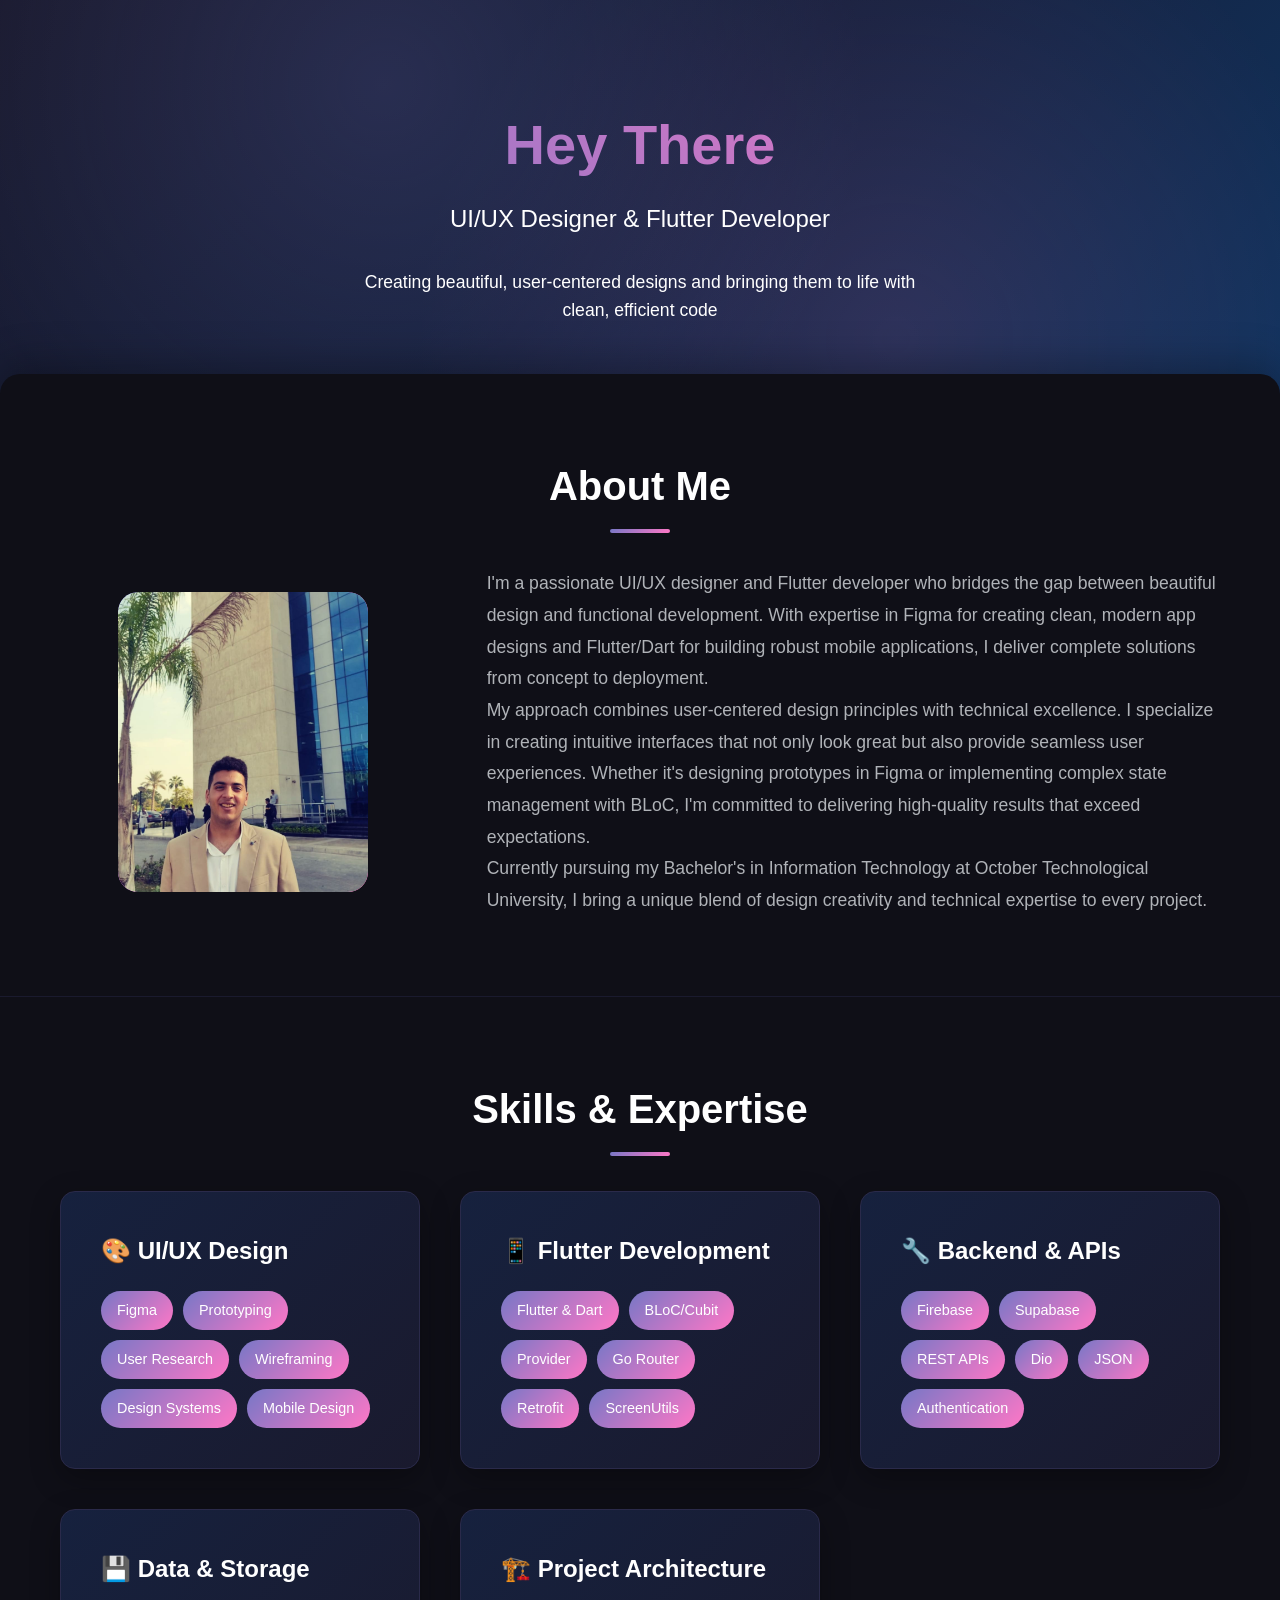
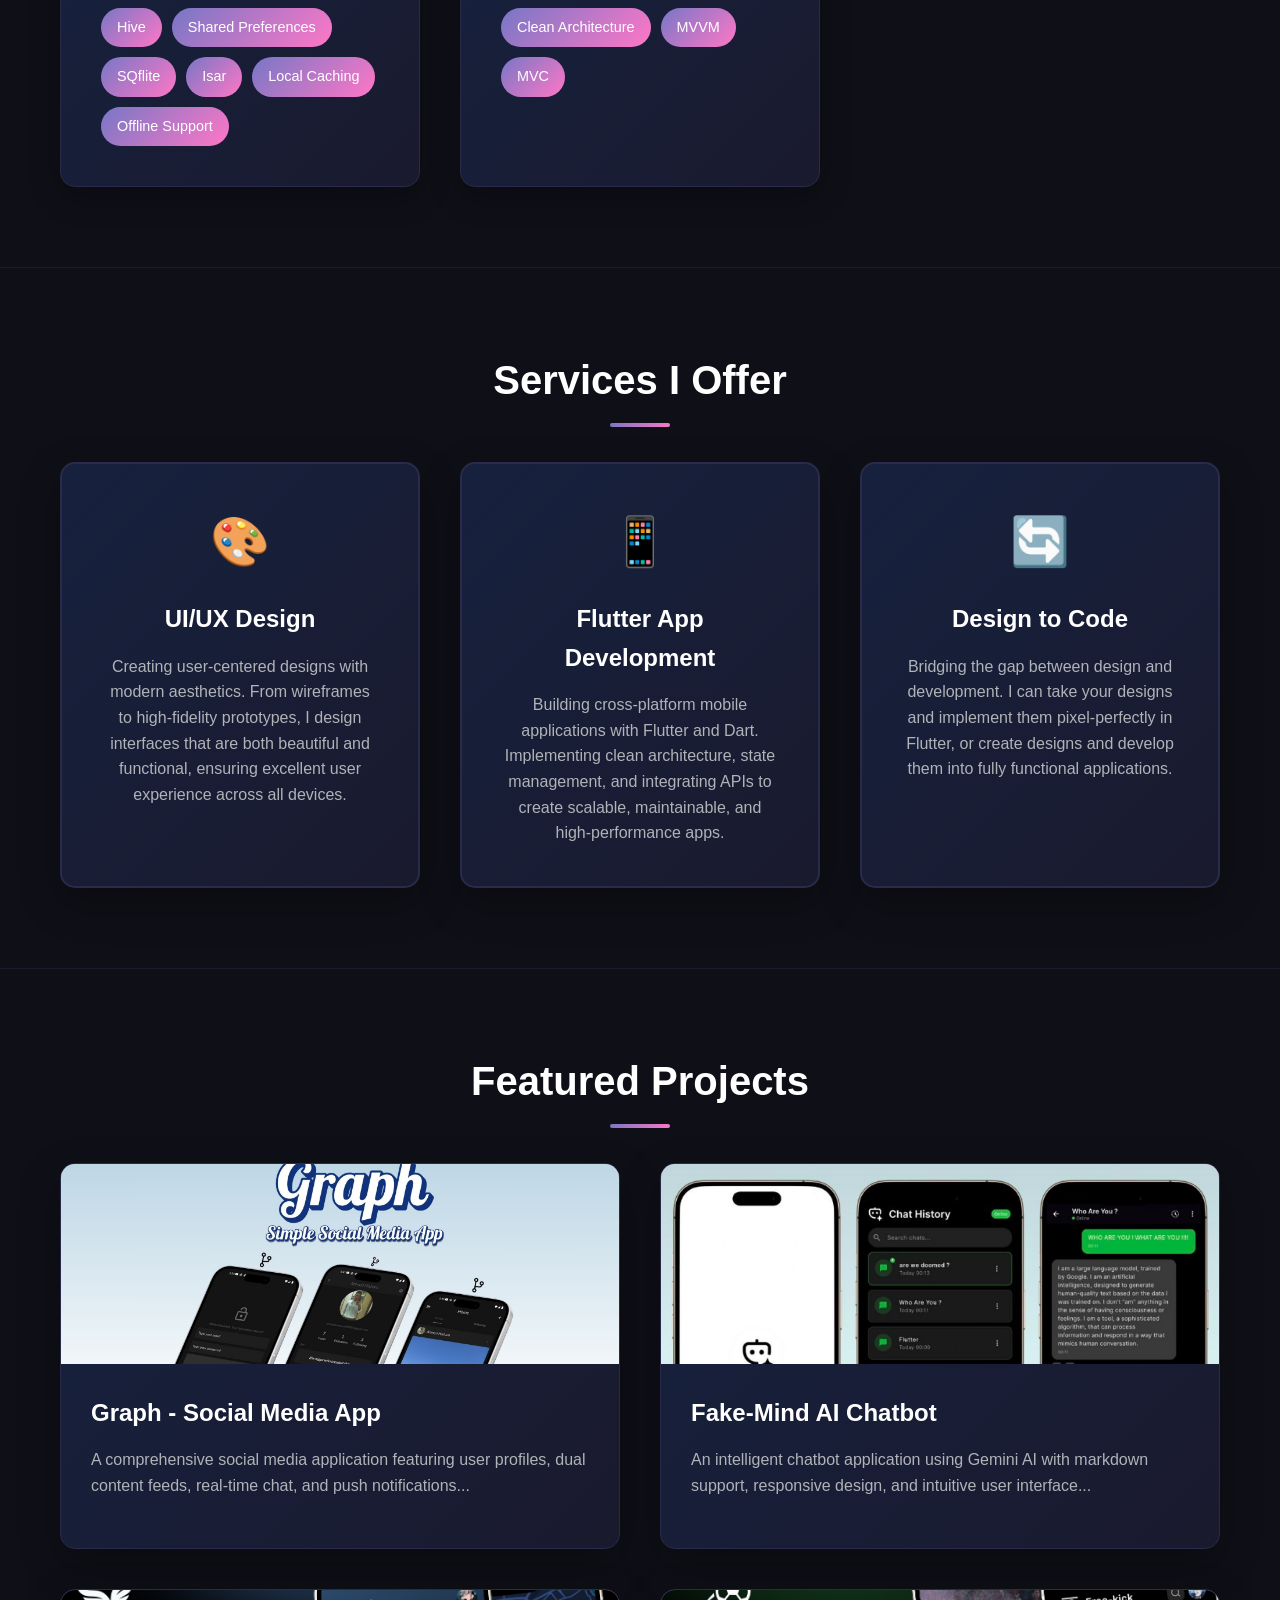
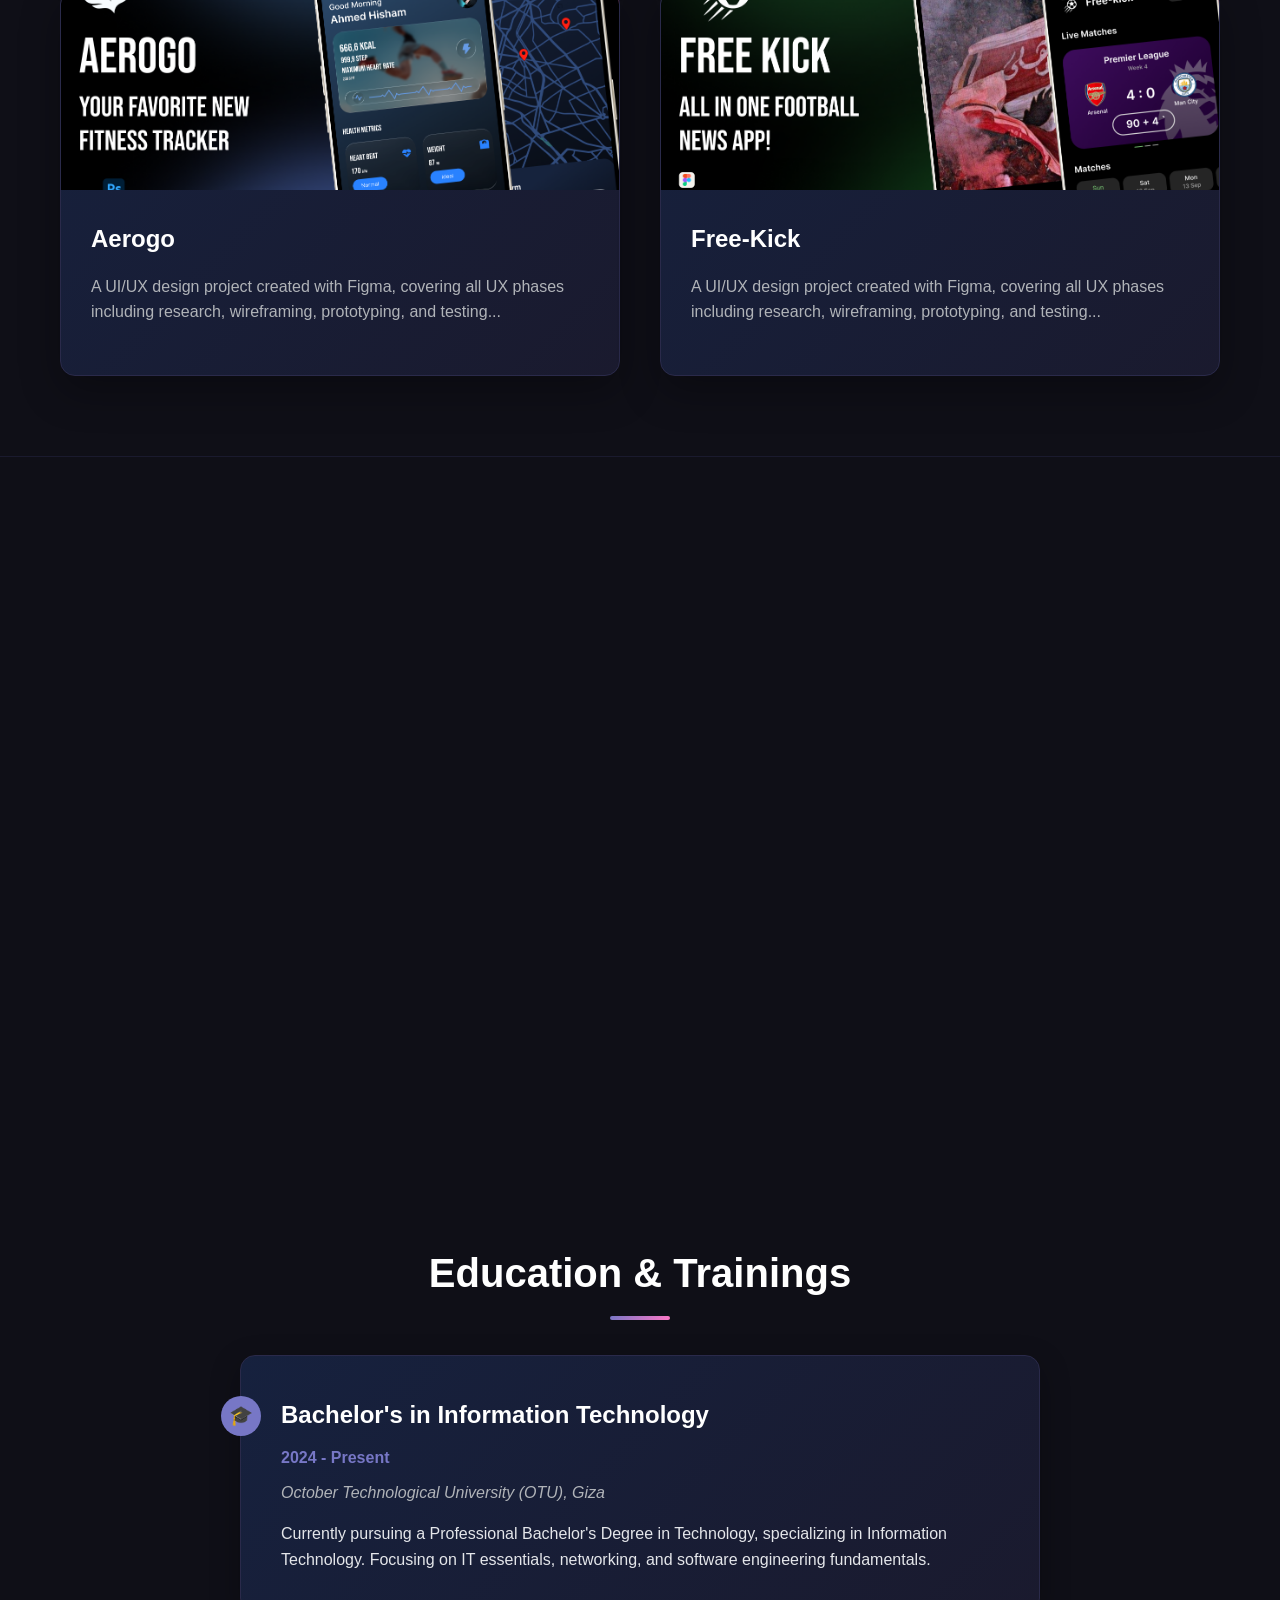
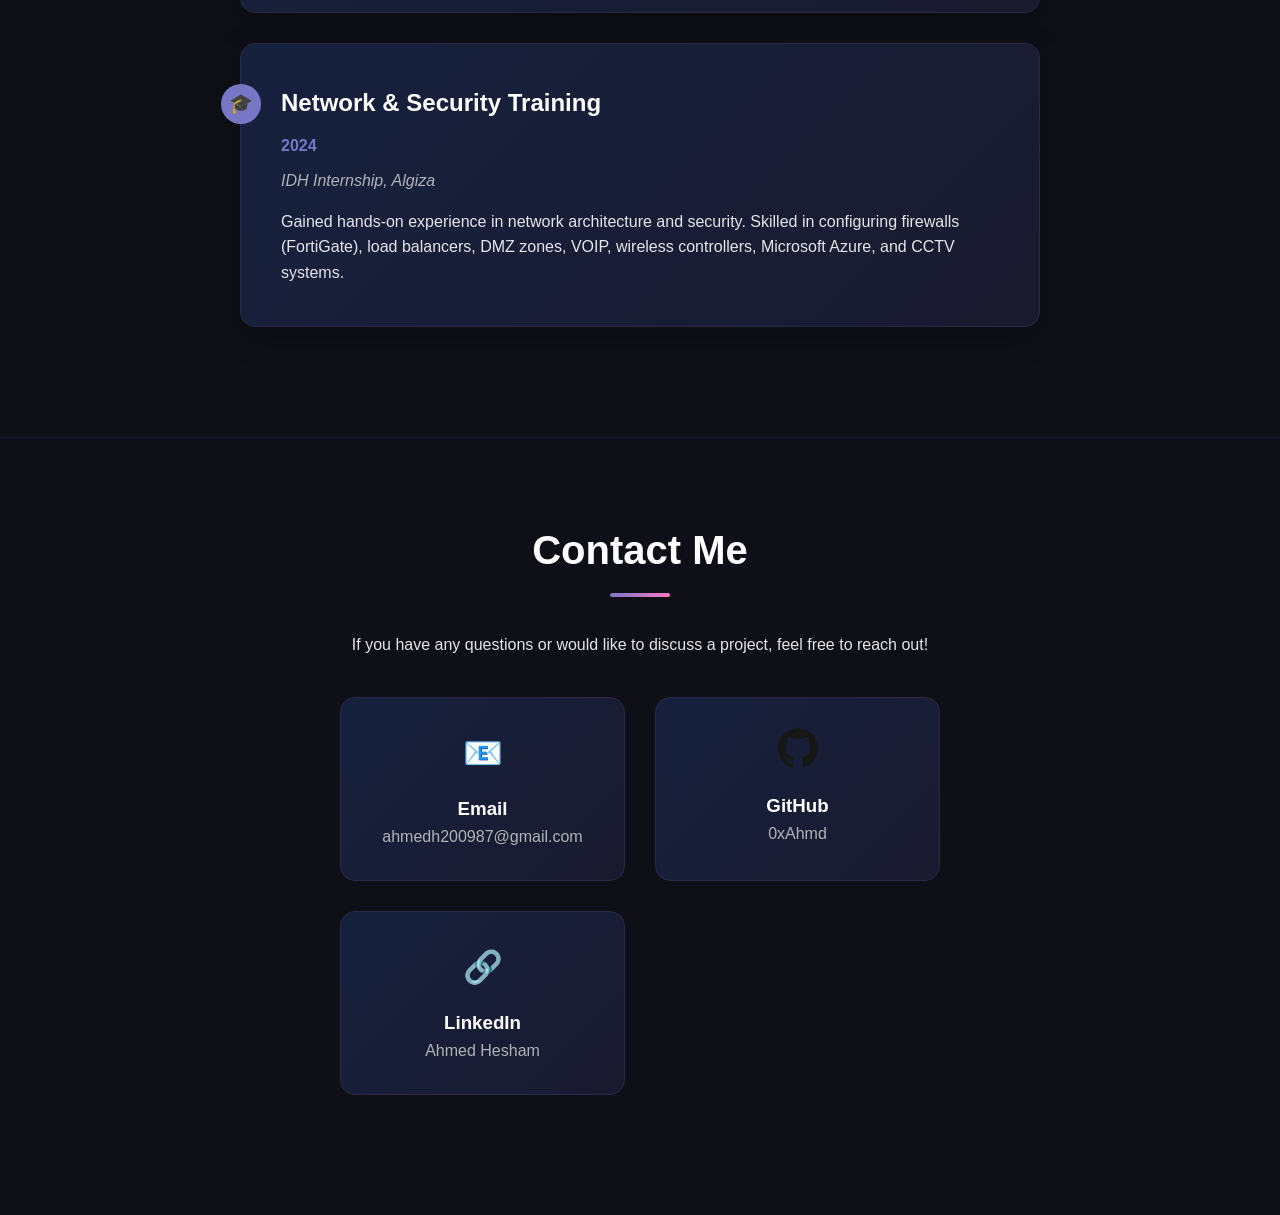
==== commit 0c023dc1: "new section" ====
--- a/index.html
+++ b/index.html
@@ -163,6 +163,15 @@
                             <p>A UI/UX design project created with Figma, covering all UX phases including research, wireframing, prototyping, and testing...</p>
                         </div>
                     </div>
+                    <div class="project-card">
+                        <div class="project-image">
+                            <img src="assets/images/thumbnail.png" alt="Free-Kick UI/UX Design" style="width: 100%; height: auto; object-fit: contain;">
+                        </div>
+                        <div class="project-content">
+                            <h3>Free-Kick</h3>
+                            <p>A UI/UX design project created with Figma, covering all UX phases including research, wireframing, prototyping, and testing...</p>
+                        </div>
+                    </div>
                 </div>
             </div>
         </section>
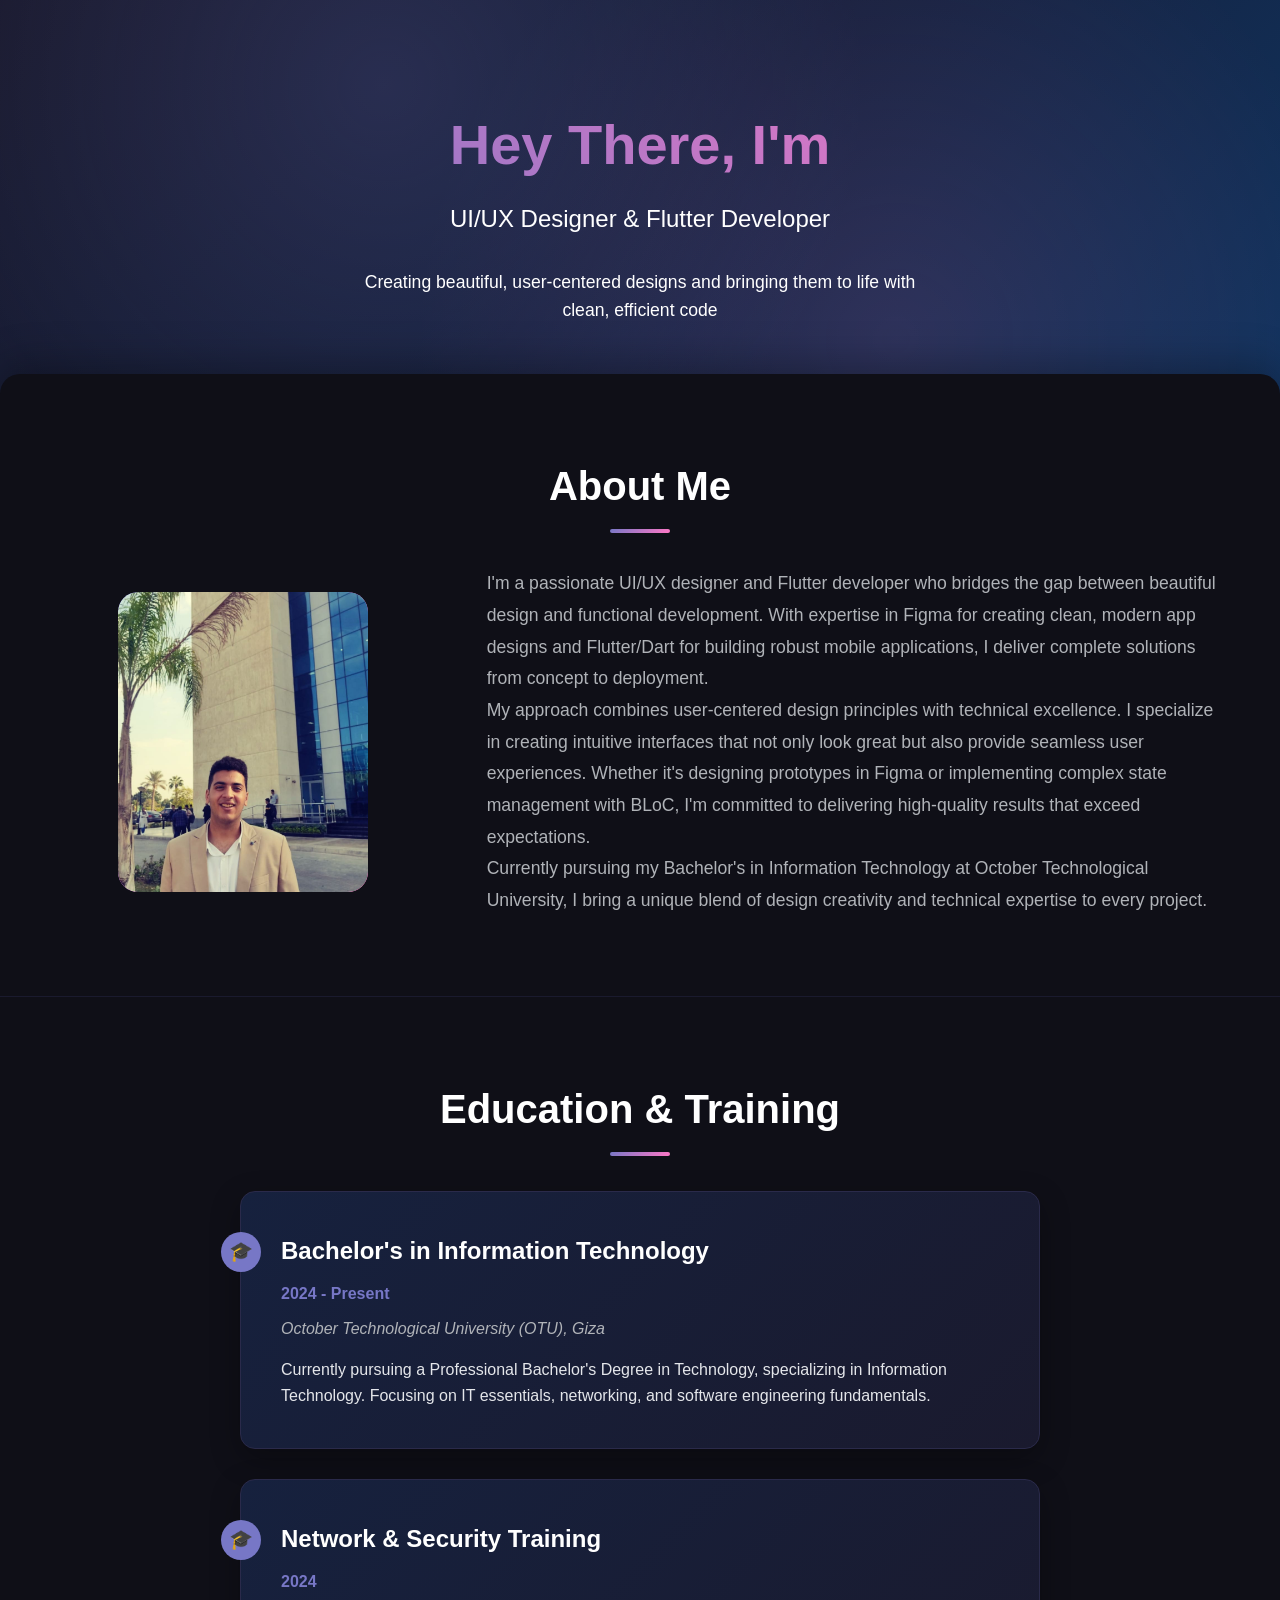
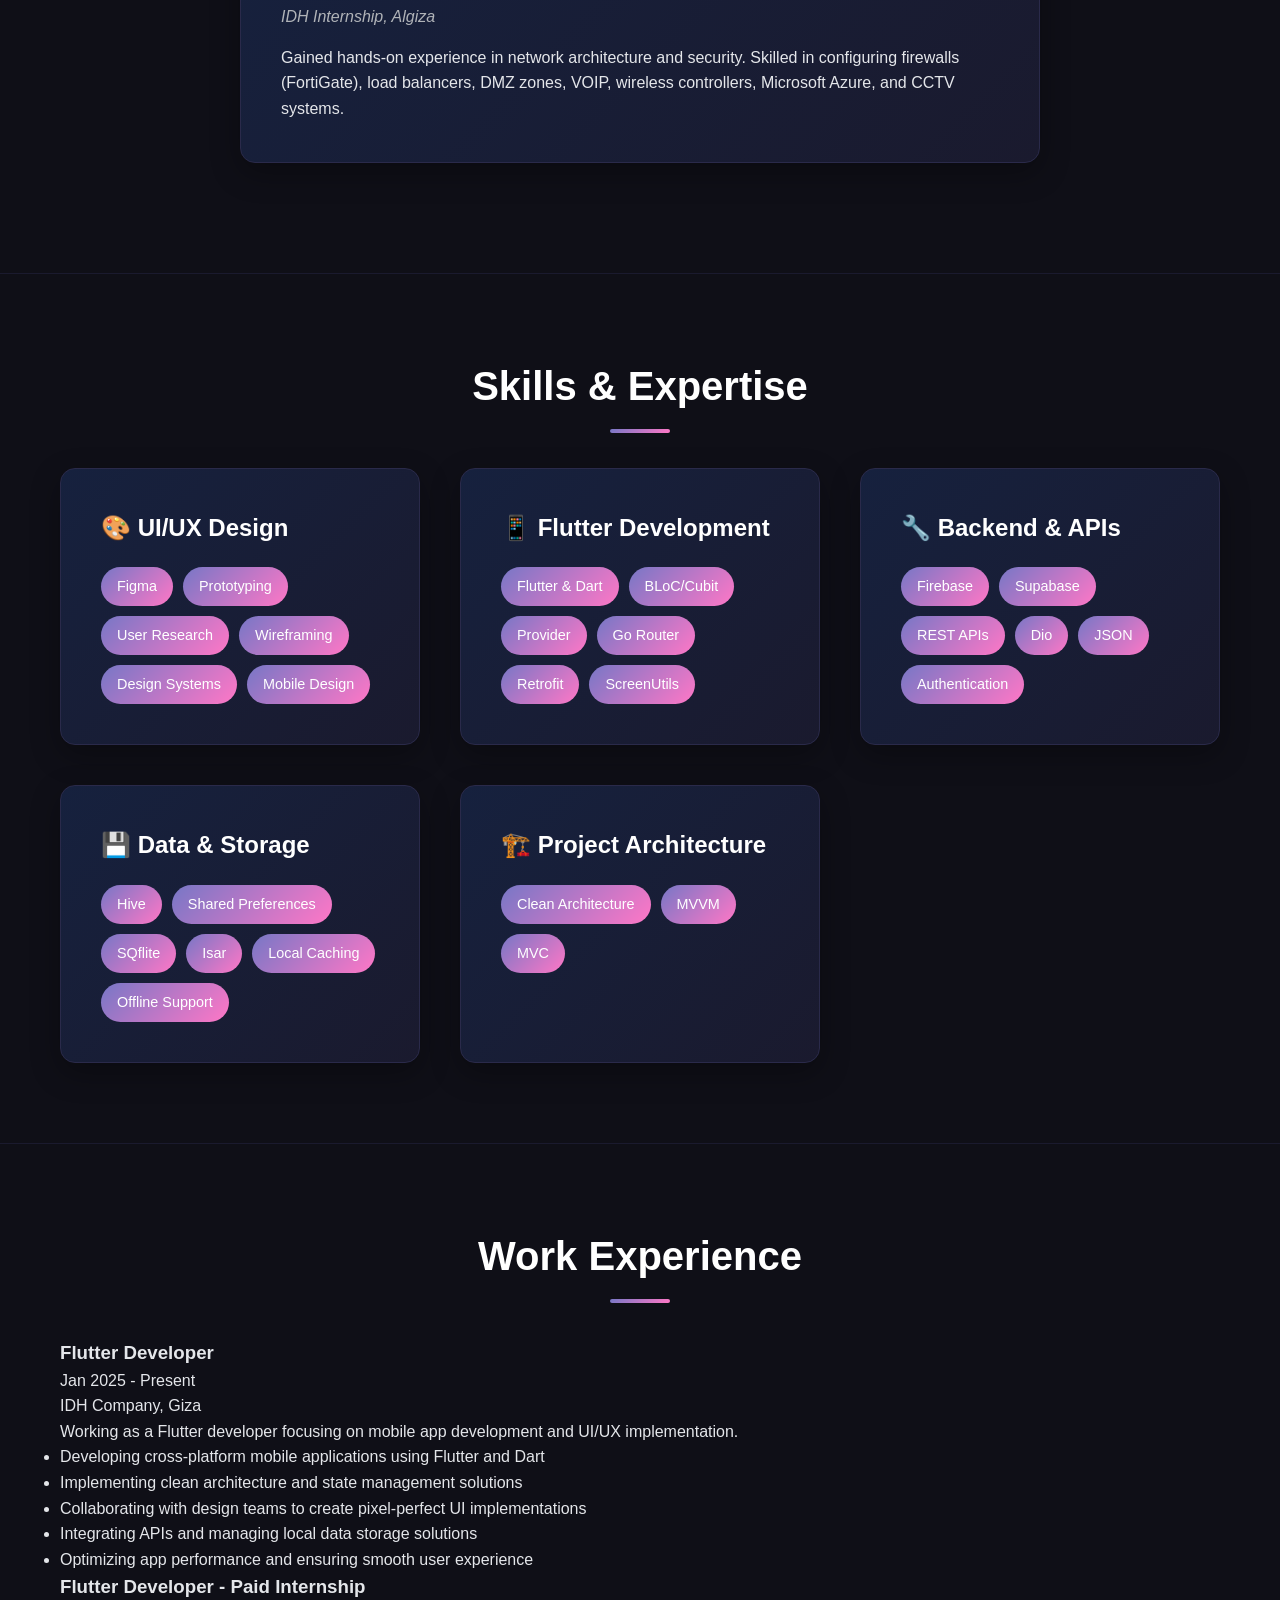
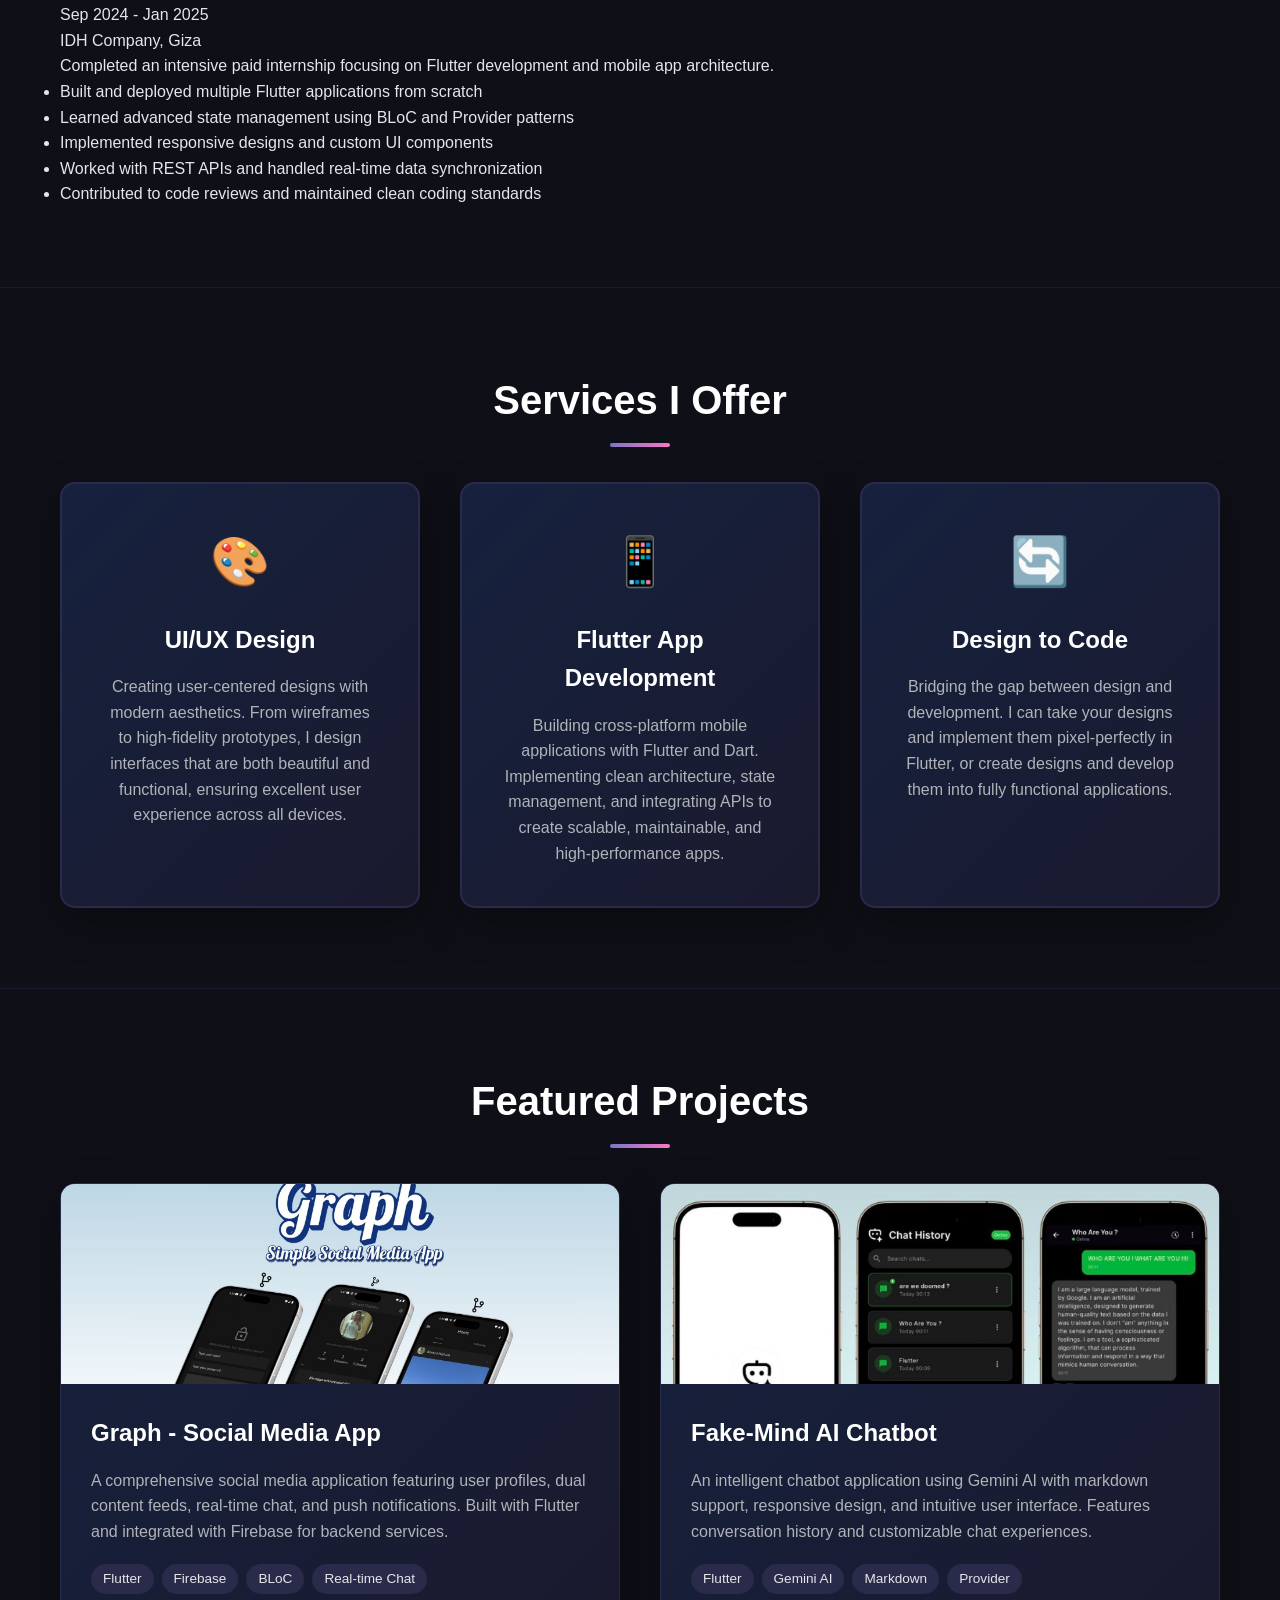
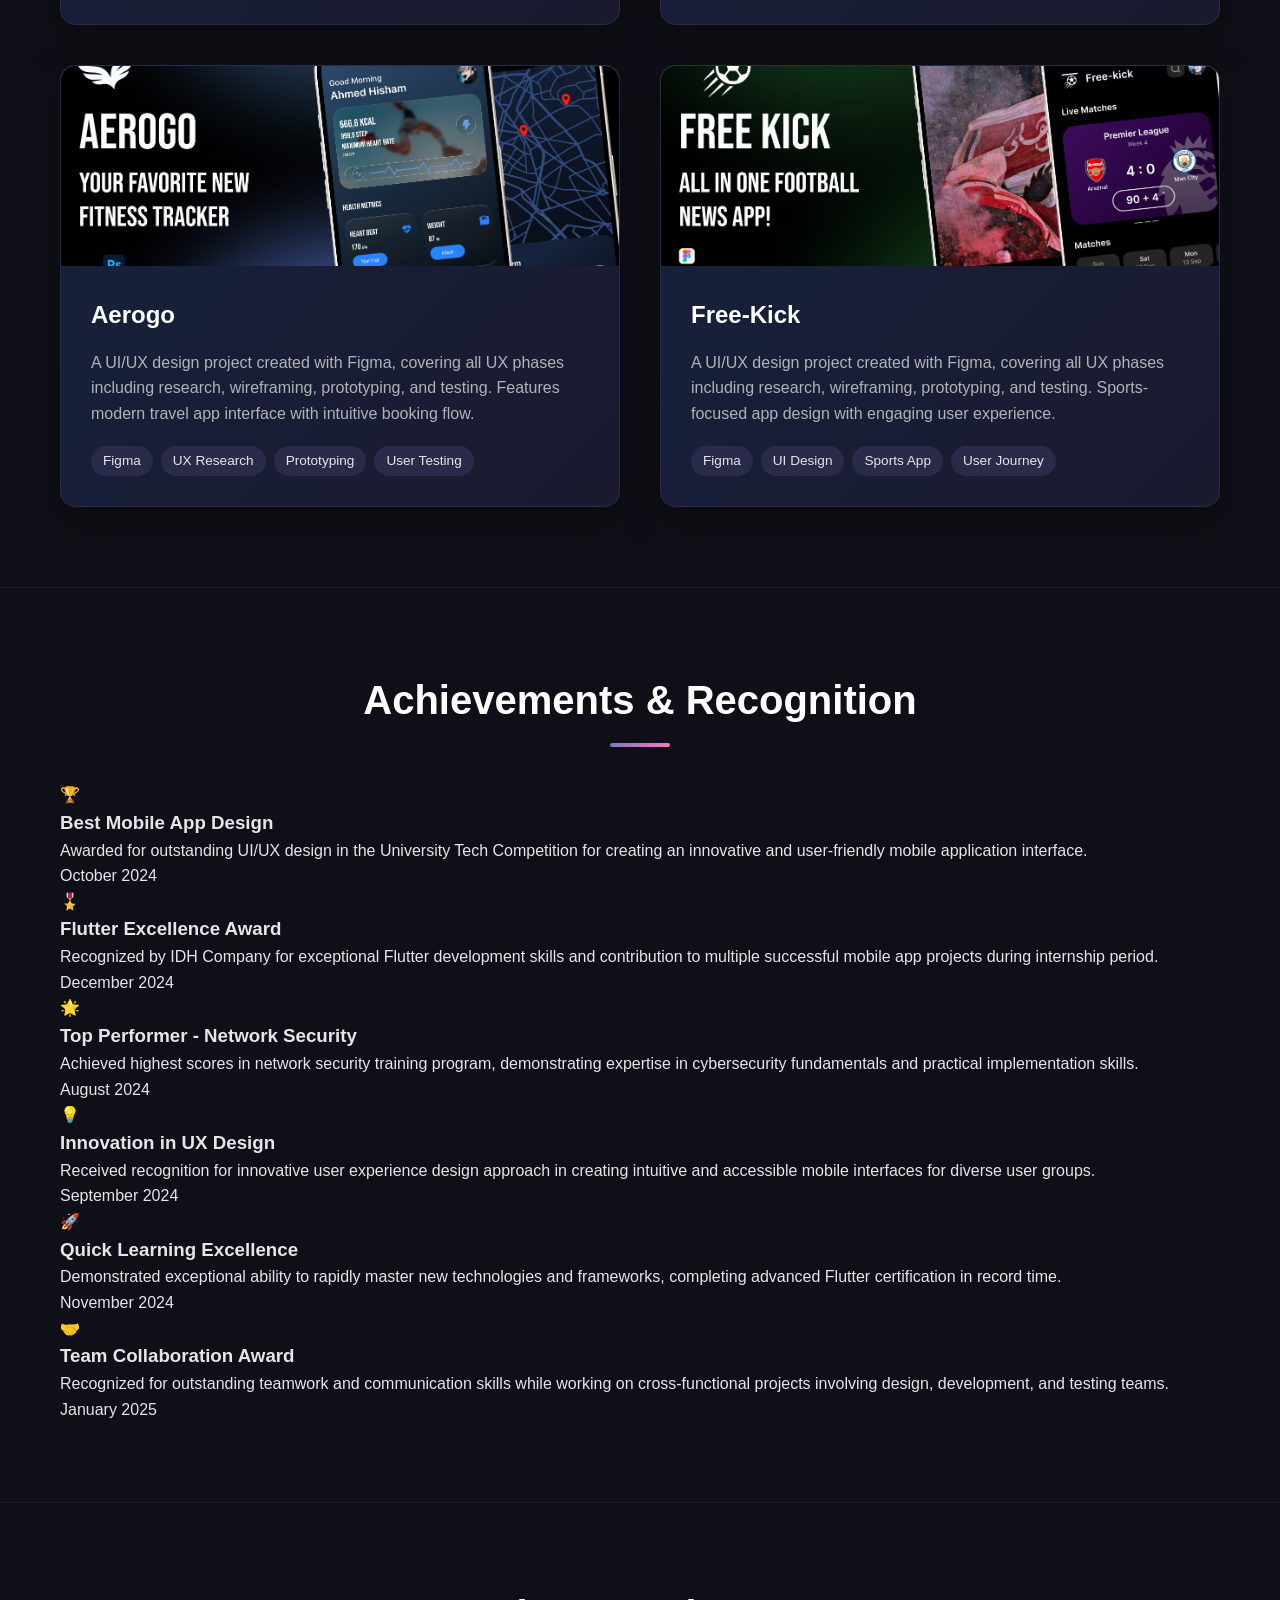
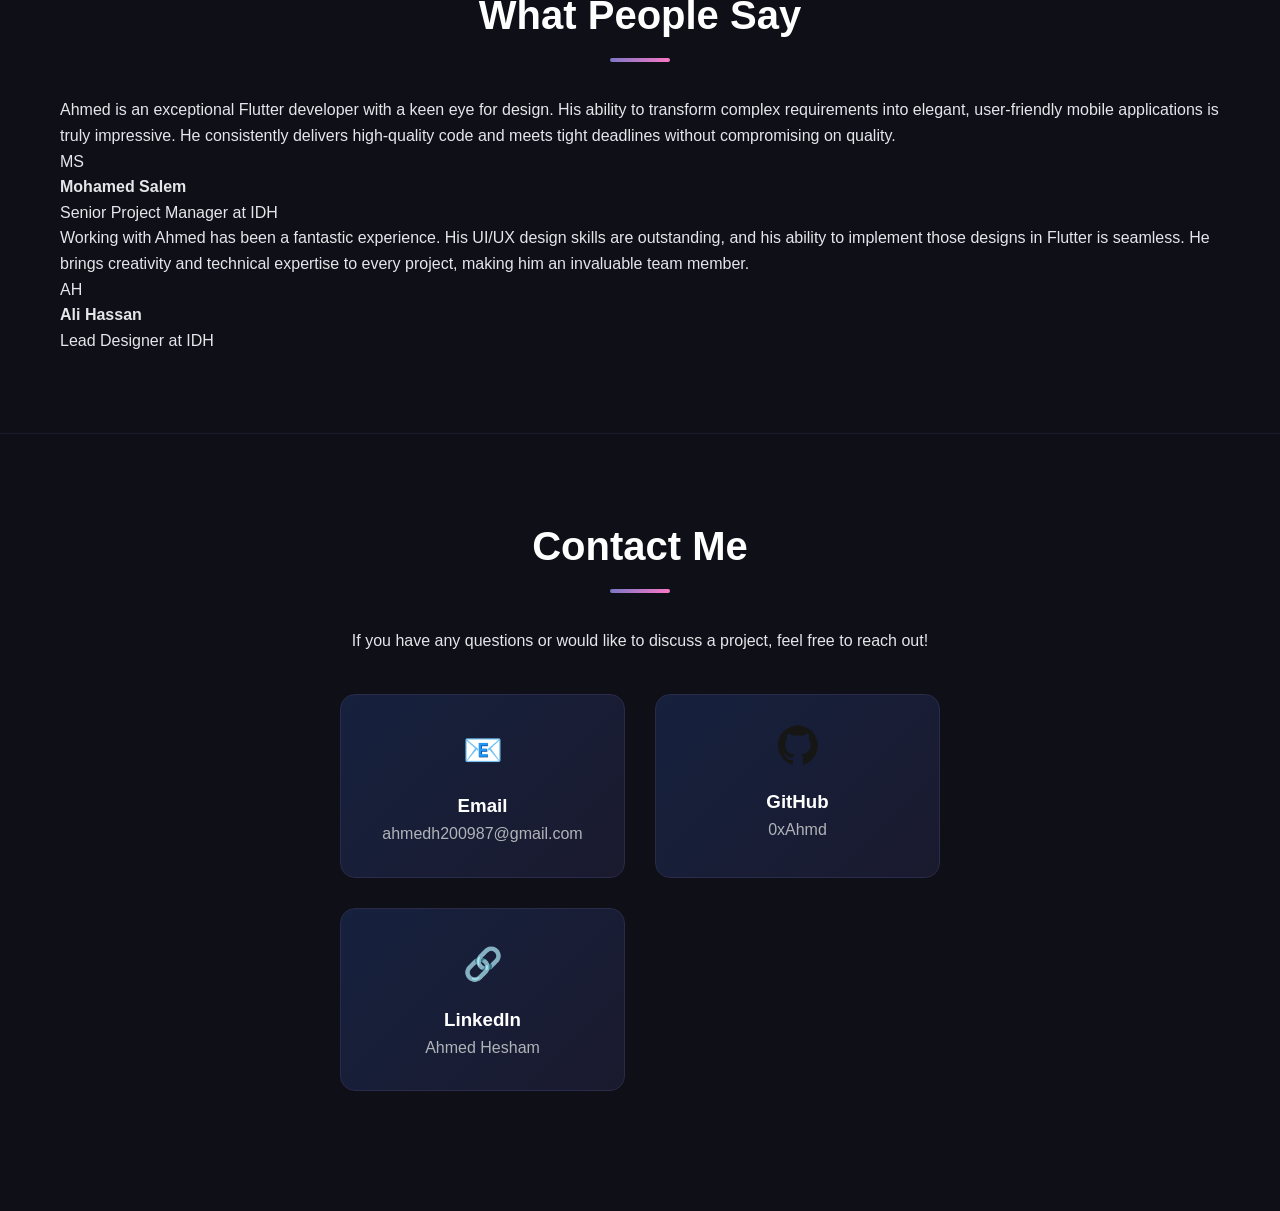
==== commit 402c380c: "update index html" ====
--- a/index.html
+++ b/index.html
@@ -19,7 +19,7 @@
     </section>
 
     <div class="main-content">
-        <!-- About Section -->
+        <!-- 1. About Section -->
         <section id="about" class="section">
             <div class="container">
                 <h2>About Me</h2>
@@ -40,7 +40,29 @@
             </div>
         </section>
 
-        <!-- Skills Section -->
+        <!-- 2. Education Section -->
+        <section id="education" class="section">
+            <div class="container">
+                <h2>Education & Training</h2>
+                <div class="education-timeline">
+                    <div class="education-item">
+                        <h3>Bachelor's in Information Technology</h3>
+                        <div class="date">2024 - Present</div>
+                        <div class="institution">October Technological University (OTU), Giza</div>
+                        <p>Currently pursuing a Professional Bachelor's Degree in Technology, specializing in Information Technology. Focusing on IT essentials, networking, and software engineering fundamentals.</p>
+                    </div>
+                    
+                    <div class="education-item">
+                        <h3>Network & Security Training</h3>
+                        <div class="date">2024</div>
+                        <div class="institution">IDH Internship, Algiza</div>
+                        <p>Gained hands-on experience in network architecture and security. Skilled in configuring firewalls (FortiGate), load balancers, DMZ zones, VOIP, wireless controllers, Microsoft Azure, and CCTV systems.</p>
+                    </div>
+                </div>
+            </div>
+        </section>
+
+        <!-- 3. Skills Section -->
         <section id="skills" class="section">
             <div class="container">
                 <h2>Skills & Expertise</h2>
@@ -105,7 +127,43 @@
             </div>
         </section>
 
-        <!-- Services Section -->
+        <!-- 4. Work Experience Section -->
+        <section id="experience" class="section">
+            <div class="container">
+                <h2>Work Experience</h2>
+                <div class="experience-timeline">
+                    <div class="experience-item">
+                        <h3>Flutter Developer</h3>
+                        <div class="date">Jan 2025 - Present</div>
+                        <div class="company">IDH Company, Giza</div>
+                        <p>Working as a Flutter developer focusing on mobile app development and UI/UX implementation.</p>
+                        <ul class="experience-responsibilities">
+                            <li>Developing cross-platform mobile applications using Flutter and Dart</li>
+                            <li>Implementing clean architecture and state management solutions</li>
+                            <li>Collaborating with design teams to create pixel-perfect UI implementations</li>
+                            <li>Integrating APIs and managing local data storage solutions</li>
+                            <li>Optimizing app performance and ensuring smooth user experience</li>
+                        </ul>
+                    </div>
+                    
+                    <div class="experience-item">
+                        <h3>Flutter Developer - Paid Internship</h3>
+                        <div class="date">Sep 2024 - Jan 2025</div>
+                        <div class="company">IDH Company, Giza</div>
+                        <p>Completed an intensive paid internship focusing on Flutter development and mobile app architecture.</p>
+                        <ul class="experience-responsibilities">
+                            <li>Built and deployed multiple Flutter applications from scratch</li>
+                            <li>Learned advanced state management using BLoC and Provider patterns</li>
+                            <li>Implemented responsive designs and custom UI components</li>
+                            <li>Worked with REST APIs and handled real-time data synchronization</li>
+                            <li>Contributed to code reviews and maintained clean coding standards</li>
+                        </ul>
+                    </div>
+                </div>
+            </div>
+        </section>
+
+        <!-- 5. Services Section -->
         <section id="services" class="section">
             <div class="container">
                 <h2>Services I Offer</h2>
@@ -131,118 +189,167 @@
             </div>
         </section>
 
-        <!-- Projects Section -->
+        <!-- 6. Projects Section -->
         <section id="projects" class="section">
             <div class="container">
                 <h2>Featured Projects</h2>
                 <div class="projects-grid">
                     <div class="project-card">
                         <div class="project-image">
-                            <img src="assets/images/graph.jpg" alt="Graph Social App" style="width: 100%; height: auto; object-fit: contain;">
+                            <img src="assets/images/graph.jpg" alt="Graph Social App" style="width: 100%; height: 100%; object-fit: cover;">
                         </div>
                         <div class="project-content">
                             <h3>Graph - Social Media App</h3>
-                            <p>A comprehensive social media application featuring user profiles, dual content feeds, real-time chat, and push notifications...</p>
-                        </div>
-                    </div>
+                            <p>A comprehensive social media application featuring user profiles, dual content feeds, real-time chat, and push notifications. Built with Flutter and integrated with Firebase for backend services.</p>
+                            <div class="project-tech">
+                                <span class="tech-tag">Flutter</span>
+                                <span class="tech-tag">Firebase</span>
+                                <span class="tech-tag">BLoC</span>
+                                <span class="tech-tag">Real-time Chat</span>
+                            </div>
+                        </div>
+                    </div>
+
                     <div class="project-card">
                         <div class="project-image">
-                            <img src="assets/images/fakemind.png" alt="AI Chatbot App" style="width: 100%; height: auto; object-fit: contain;">
+                            <img src="assets/images/fakemind.png" alt="AI Chatbot App" style="width: 100%; height: 100%; object-fit: cover;">
                         </div>
                         <div class="project-content">
                             <h3>Fake-Mind AI Chatbot</h3>
-                            <p>An intelligent chatbot application using Gemini AI with markdown support, responsive design, and intuitive user interface...</p>
-                        </div>
-                    </div>
+                            <p>An intelligent chatbot application using Gemini AI with markdown support, responsive design, and intuitive user interface. Features conversation history and customizable chat experiences.</p>
+                            <div class="project-tech">
+                                <span class="tech-tag">Flutter</span>
+                                <span class="tech-tag">Gemini AI</span>
+                                <span class="tech-tag">Markdown</span>
+                                <span class="tech-tag">Provider</span>
+                            </div>
+                        </div>
+                    </div>
+
                     <div class="project-card">
                         <div class="project-image">
-                            <img src="assets/images/aerogo.png" alt="Aerogo UI/UX Design" style="width: 100%; height: auto; object-fit: contain;">
+                            <img src="assets/images/aerogo.png" alt="Aerogo UI/UX Design" style="width: 100%; height: 100%; object-fit: cover;">
                         </div>
                         <div class="project-content">
                             <h3>Aerogo</h3>
-                            <p>A UI/UX design project created with Figma, covering all UX phases including research, wireframing, prototyping, and testing...</p>
-                        </div>
-                    </div>
+                            <p>A UI/UX design project created with Figma, covering all UX phases including research, wireframing, prototyping, and testing. Features modern travel app interface with intuitive booking flow.</p>
+                            <div class="project-tech">
+                                <span class="tech-tag">Figma</span>
+                                <span class="tech-tag">UX Research</span>
+                                <span class="tech-tag">Prototyping</span>
+                                <span class="tech-tag">User Testing</span>
+                            </div>
+                        </div>
+                    </div>
+
                     <div class="project-card">
                         <div class="project-image">
-                            <img src="assets/images/thumbnail.png" alt="Free-Kick UI/UX Design" style="width: 100%; height: auto; object-fit: contain;">
+                            <img src="assets/images/thumbnail.png" alt="Free-Kick UI/UX Design" style="width: 100%; height: 100%; object-fit: cover;">
                         </div>
                         <div class="project-content">
                             <h3>Free-Kick</h3>
-                            <p>A UI/UX design project created with Figma, covering all UX phases including research, wireframing, prototyping, and testing...</p>
-                        </div>
-                    </div>
-                </div>
-            </div>
-        </section>
-
-        <!-- Certifications Section -->
-        <section id="certifications" class="section">
-            <div class="container">
-                <h2>Certifications & Courses</h2>
-                <div class="certifications-grid">
-                    <div class="certification-card">
-                        <h3>CCNA 200-301</h3>
-                        <div class="provider">Cisco</div>
-                        <p>Comprehensive networking fundamentals and Cisco router/switch configuration</p>
-                    </div>
-                    
-                    <div class="certification-card">
-                        <h3>Network Security Basics</h3>
-                        <div class="provider">Professional Training</div>
-                        <p>Understanding network vulnerabilities, threats, and security implementations</p>
-                    </div>
-                    
-                    <div class="certification-card">
-                        <h3>Automate Cybersecurity Tasks With Python</h3>
-                        <div class="provider">Google</div>
-                        <p>Python programming for cybersecurity automation and threat detection</p>
-                    </div>
-                    
-                    <div class="certification-card">
-                        <h3>Linux & SQL</h3>
-                        <div class="provider">Professional Training</div>
-                        <p>Linux system administration and SQL database management</p>
-                    </div>
-                    
-                    <div class="certification-card">
-                        <h3>PHP & MySQL</h3>
-                        <div class="provider">NTI</div>
-                        <p>Web development with PHP backend and MySQL database integration</p>
-                    </div>
-                    
-                    <div class="certification-card">
-                        <h3>Python Essentials 1</h3>
-                        <div class="provider">Cisco</div>
-                        <p>Python programming fundamentals and best practices</p>
-                    </div>
-                </div>
-            </div>
-        </section>
-
-        <!-- Education Section -->
-        <section id="education" class="section">
-            <div class="container">
-                <h2>Education & Trainings</h2>
-                <div class="education-timeline">
-                    <div class="education-item">
-                        <h3>Bachelor's in Information Technology</h3>
-                        <div class="date">2024 - Present</div>
-                        <div class="institution">October Technological University (OTU), Giza</div>
-                        <p>Currently pursuing a Professional Bachelor's Degree in Technology, specializing in Information Technology. Focusing on IT essentials, networking, and software engineering fundamentals.</p>
-                    </div>
-                    
-                    <div class="education-item">
-                        <h3>Network & Security Training</h3>
-                        <div class="date">2024</div>
-                        <div class="institution">IDH Internship, Algiza</div>
-                        <p>Gained hands-on experience in network architecture and security. Skilled in configuring firewalls (FortiGate), load balancers, DMZ zones, VOIP, wireless controllers, Microsoft Azure, and CCTV systems.</p>
-                    </div>
-                </div>
-            </div>
-        </section>
-
-        <!-- Contact Section -->
+                            <p>A UI/UX design project created with Figma, covering all UX phases including research, wireframing, prototyping, and testing. Sports-focused app design with engaging user experience.</p>
+                            <div class="project-tech">
+                                <span class="tech-tag">Figma</span>
+                                <span class="tech-tag">UI Design</span>
+                                <span class="tech-tag">Sports App</span>
+                                <span class="tech-tag">User Journey</span>
+                            </div>
+                        </div>
+                    </div>
+                </div>
+            </div>
+        </section>
+
+        <!-- 7. Achievements Section -->
+        <section id="achievements" class="section">
+            <div class="container">
+                <h2>Achievements & Recognition</h2>
+                <div class="achievements-grid">
+                    <div class="achievement-card">
+                        <span class="achievement-icon">🏆</span>
+                        <h3>Best Mobile App Design</h3>
+                        <p>Awarded for outstanding UI/UX design in the University Tech Competition for creating an innovative and user-friendly mobile application interface.</p>
+                        <div class="achievement-date">October 2024</div>
+                    </div>
+
+                    <div class="achievement-card">
+                        <span class="achievement-icon">🎖️</span>
+                        <h3>Flutter Excellence Award</h3>
+                        <p>Recognized by IDH Company for exceptional Flutter development skills and contribution to multiple successful mobile app projects during internship period.</p>
+                        <div class="achievement-date">December 2024</div>
+                    </div>
+
+                    <div class="achievement-card">
+                        <span class="achievement-icon">🌟</span>
+                        <h3>Top Performer - Network Security</h3>
+                        <p>Achieved highest scores in network security training program, demonstrating expertise in cybersecurity fundamentals and practical implementation skills.</p>
+                        <div class="achievement-date">August 2024</div>
+                    </div>
+
+                    <div class="achievement-card">
+                        <span class="achievement-icon">💡</span>
+                        <h3>Innovation in UX Design</h3>
+                        <p>Received recognition for innovative user experience design approach in creating intuitive and accessible mobile interfaces for diverse user groups.</p>
+                        <div class="achievement-date">September 2024</div>
+                    </div>
+
+                    <div class="achievement-card">
+                        <span class="achievement-icon">🚀</span>
+                        <h3>Quick Learning Excellence</h3>
+                        <p>Demonstrated exceptional ability to rapidly master new technologies and frameworks, completing advanced Flutter certification in record time.</p>
+                        <div class="achievement-date">November 2024</div>
+                    </div>
+
+                    <div class="achievement-card">
+                        <span class="achievement-icon">🤝</span>
+                        <h3>Team Collaboration Award</h3>
+                        <p>Recognized for outstanding teamwork and communication skills while working on cross-functional projects involving design, development, and testing teams.</p>
+                        <div class="achievement-date">January 2025</div>
+                    </div>
+                </div>
+            </div>
+        </section>
+
+        <!-- 8. Testimonials Section -->
+        <section id="testimonials" class="section">
+            <div class="container">
+                <h2>What People Say</h2>
+                <div class="testimonials-grid">
+                    <div class="testimonial-card">
+                        <div class="testimonial-text">
+                            Ahmed is an exceptional Flutter developer with a keen eye for design. His ability to transform complex requirements into elegant, user-friendly mobile applications is truly impressive. He consistently delivers high-quality code and meets tight deadlines without compromising on quality.
+                        </div>
+                        <div class="testimonial-author">
+                            <div class="author-avatar">
+                                MS
+                            </div>
+                            <div class="author-info">
+                                <h4>Mohamed Salem</h4>
+                                <p>Senior Project Manager at IDH</p>
+                            </div>
+                        </div>
+                    </div>
+
+                    <div class="testimonial-card">
+                        <div class="testimonial-text">
+                            Working with Ahmed has been a fantastic experience. His UI/UX design skills are outstanding, and his ability to implement those designs in Flutter is seamless. He brings creativity and technical expertise to every project, making him an invaluable team member.
+                        </div>
+                        <div class="testimonial-author">
+                            <div class="author-avatar">
+                                AH
+                            </div>
+                            <div class="author-info">
+                                <h4>Ali Hassan</h4>
+                                <p>Lead Designer at IDH</p>
+                            </div>
+                        </div>
+                    </div>
+                </div>
+            </div>
+        </section>
+
+        <!-- 9. Contact Section -->
         <section id="contact" class="section">
             <div class="container">
                 <h2>Contact Me</h2>
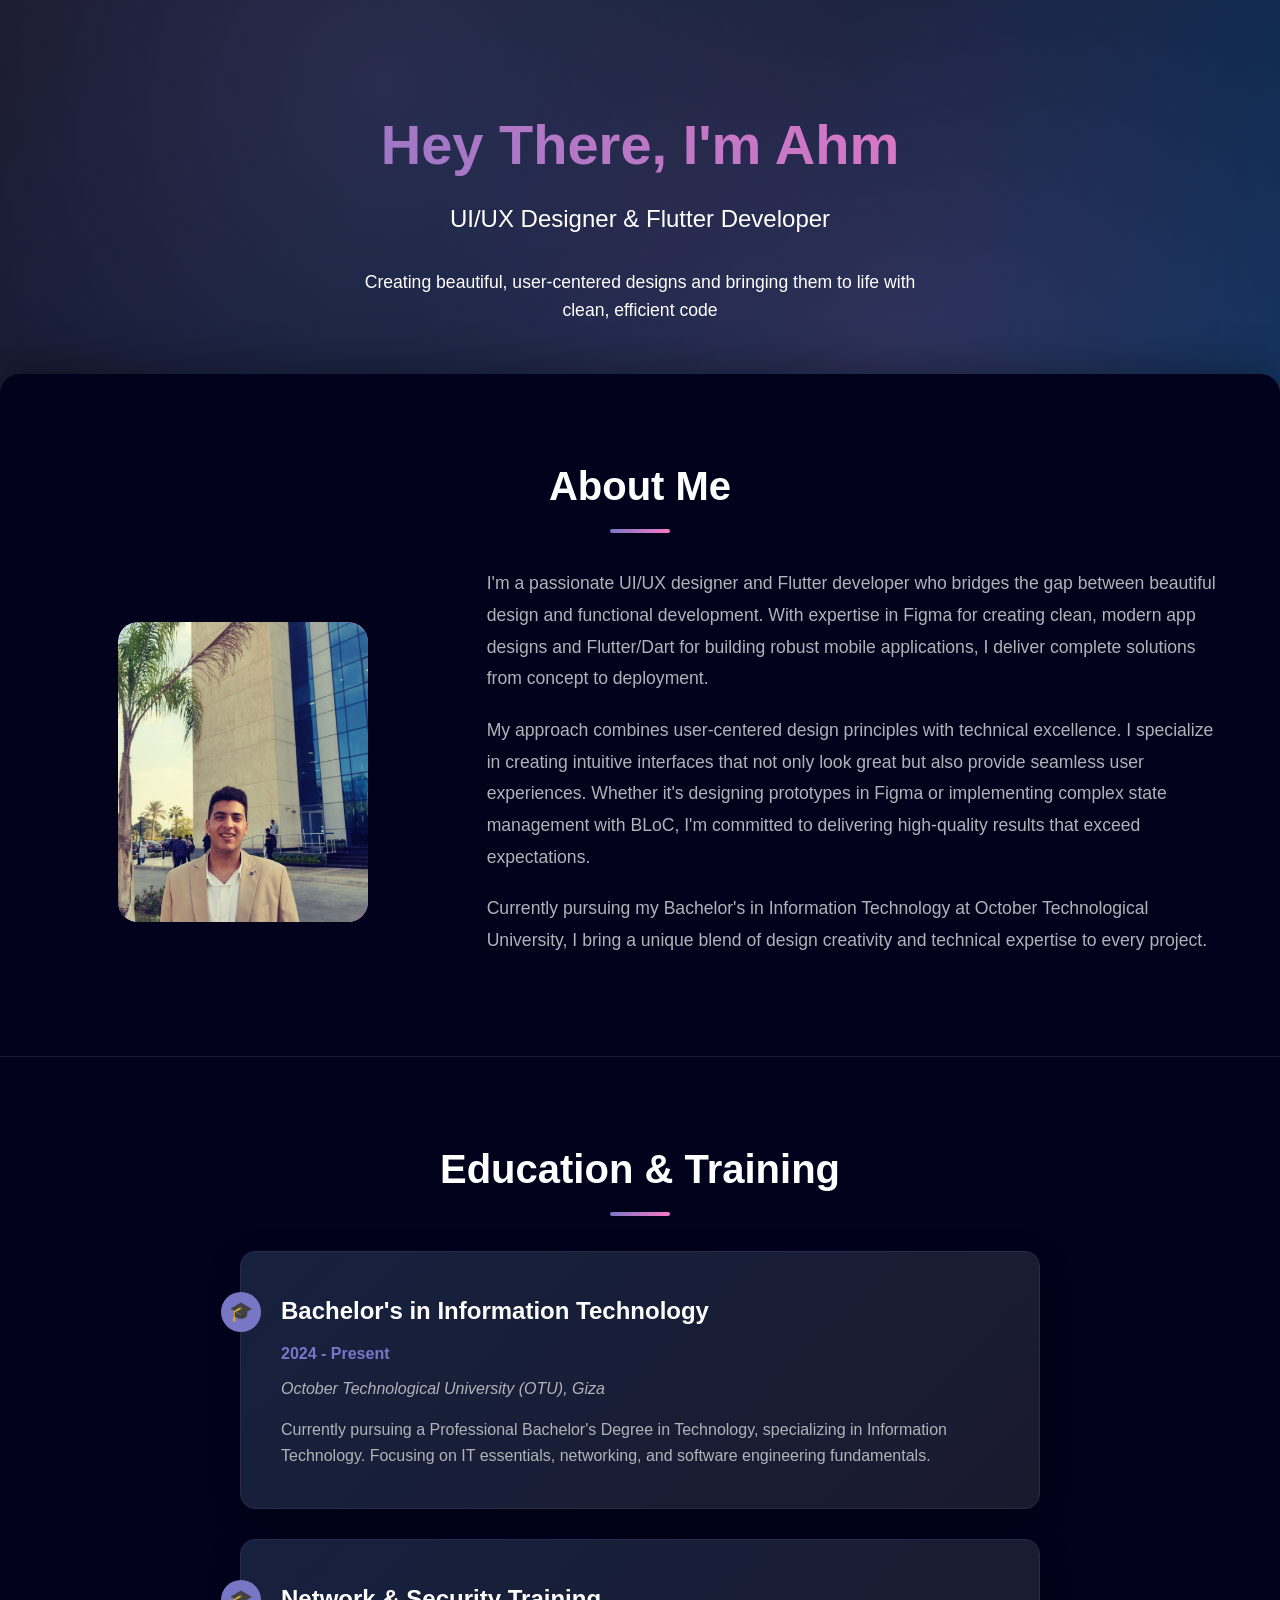
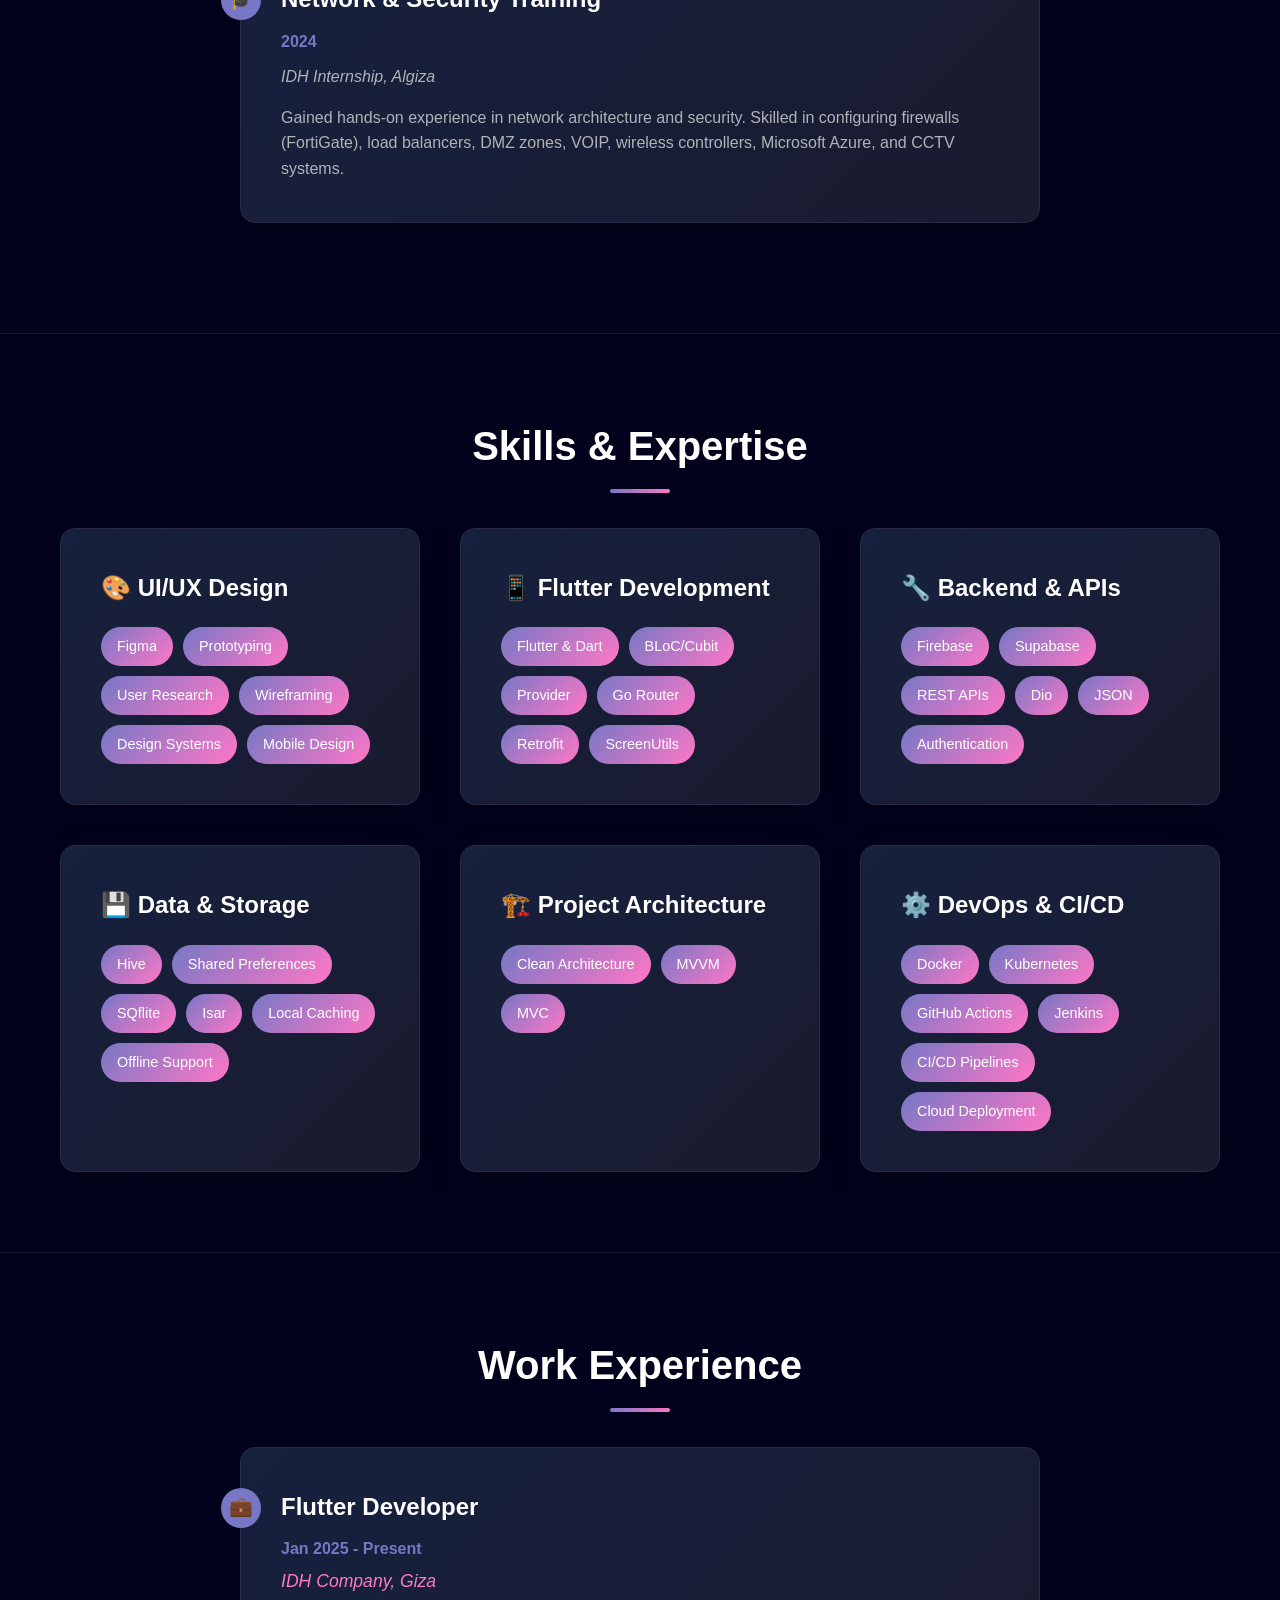
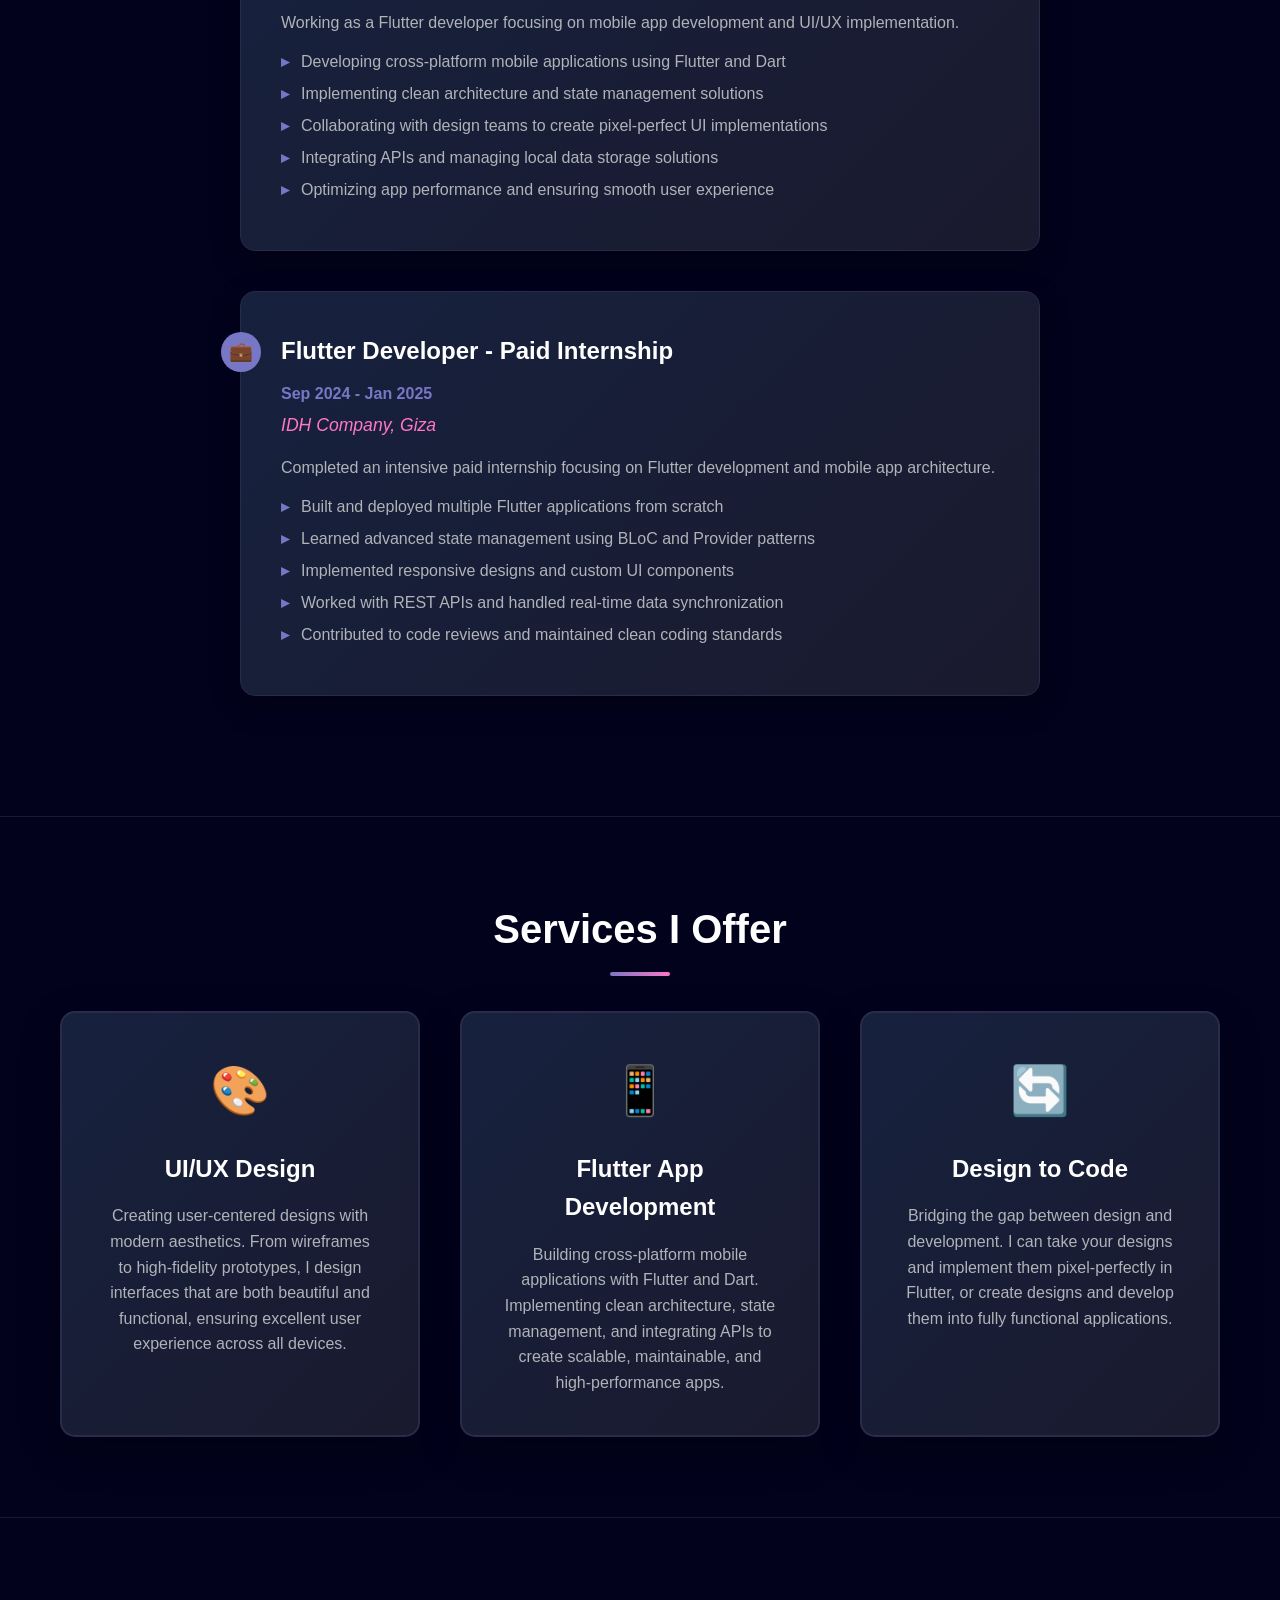
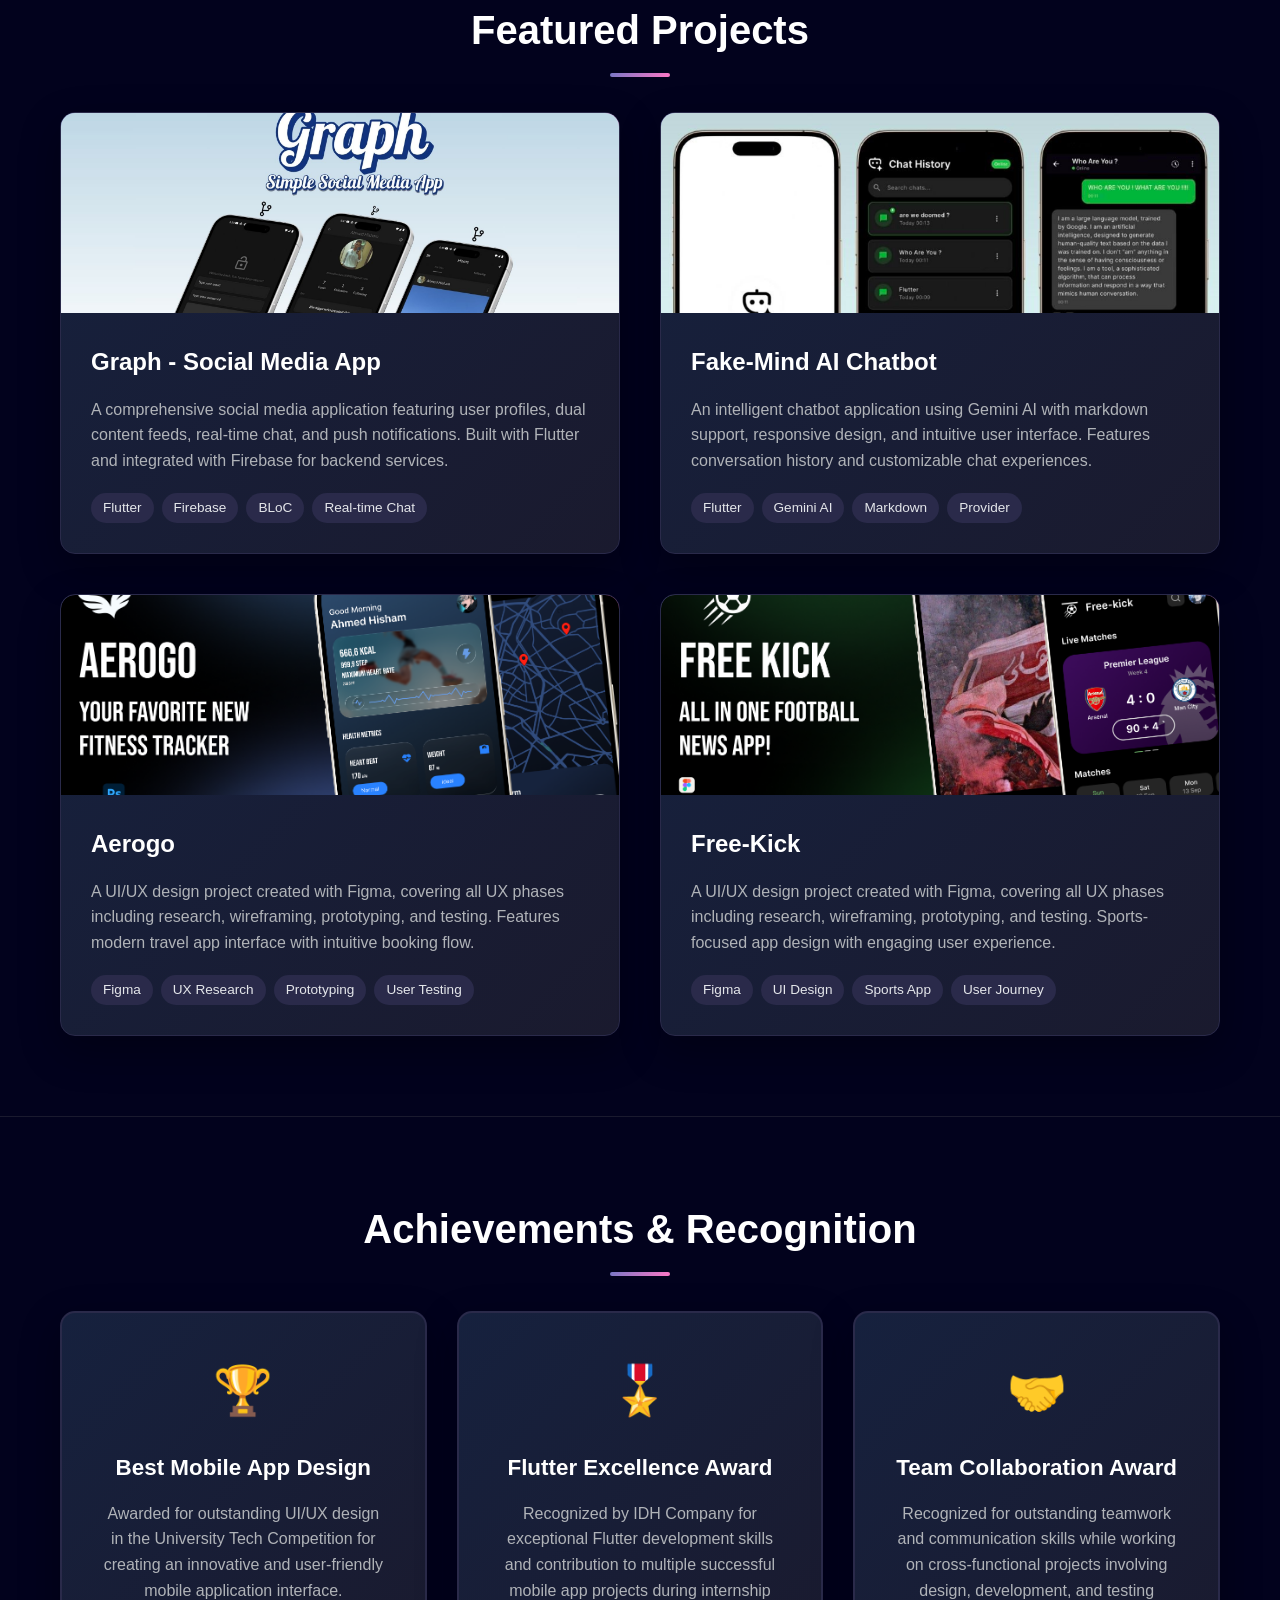
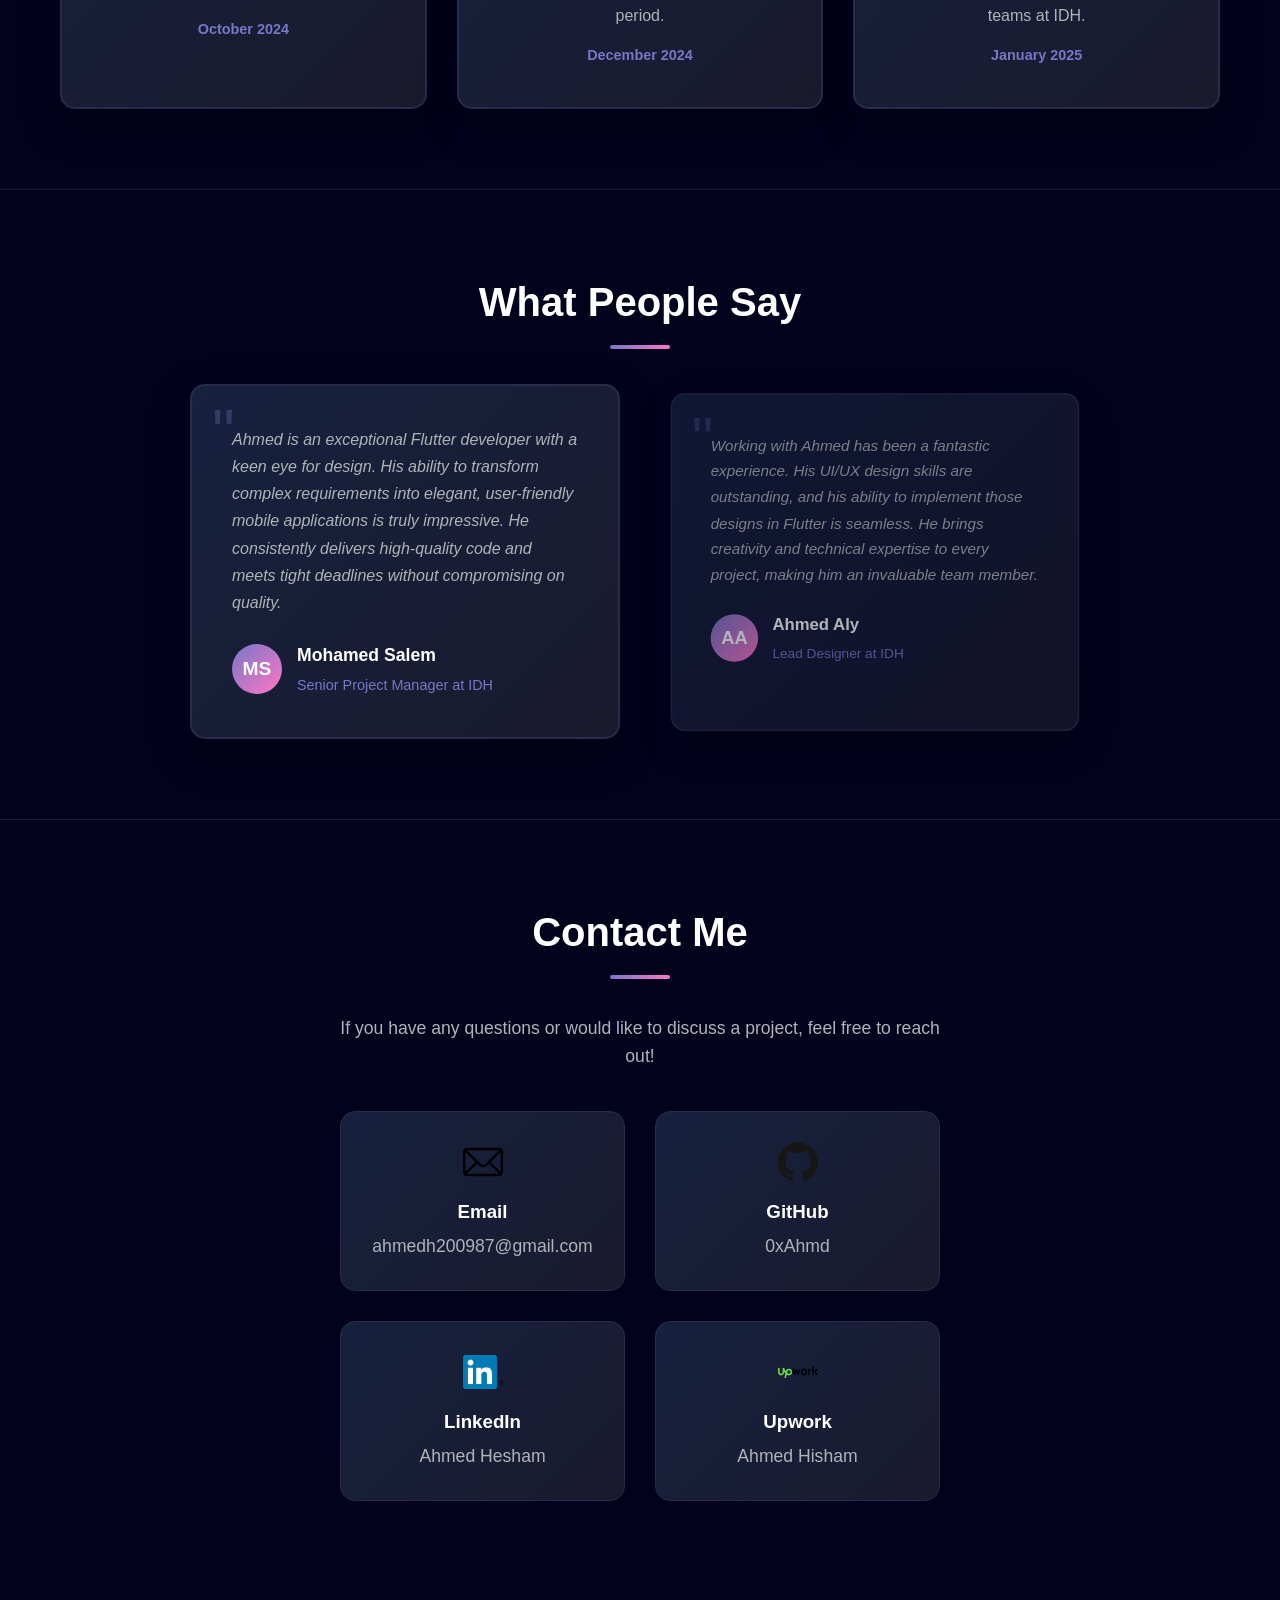
==== commit f6ac1faa: "new sections" ====
--- a/index.html
+++ b/index.html
@@ -123,6 +123,18 @@
                             <span class="skill-tag">MVC</span>
                         </div>
                     </div>
+
+                    <div class="skill-category">
+                        <h3>⚙️ DevOps & CI/CD</h3>
+                        <div class="skill-tags">
+                            <span class="skill-tag">Docker</span>
+                            <span class="skill-tag">Kubernetes</span>
+                            <span class="skill-tag">GitHub Actions</span>
+                            <span class="skill-tag">Jenkins</span>
+                            <span class="skill-tag">CI/CD Pipelines</span>
+                            <span class="skill-tag">Cloud Deployment</span>
+                        </div>
+                    </div>
                 </div>
             </div>
         </section>
@@ -280,31 +292,11 @@
                         <div class="achievement-date">December 2024</div>
                     </div>
 
-                    <div class="achievement-card">
-                        <span class="achievement-icon">🌟</span>
-                        <h3>Top Performer - Network Security</h3>
-                        <p>Achieved highest scores in network security training program, demonstrating expertise in cybersecurity fundamentals and practical implementation skills.</p>
-                        <div class="achievement-date">August 2024</div>
-                    </div>
-
-                    <div class="achievement-card">
-                        <span class="achievement-icon">💡</span>
-                        <h3>Innovation in UX Design</h3>
-                        <p>Received recognition for innovative user experience design approach in creating intuitive and accessible mobile interfaces for diverse user groups.</p>
-                        <div class="achievement-date">September 2024</div>
-                    </div>
-
-                    <div class="achievement-card">
-                        <span class="achievement-icon">🚀</span>
-                        <h3>Quick Learning Excellence</h3>
-                        <p>Demonstrated exceptional ability to rapidly master new technologies and frameworks, completing advanced Flutter certification in record time.</p>
-                        <div class="achievement-date">November 2024</div>
-                    </div>
-
+                   
                     <div class="achievement-card">
                         <span class="achievement-icon">🤝</span>
                         <h3>Team Collaboration Award</h3>
-                        <p>Recognized for outstanding teamwork and communication skills while working on cross-functional projects involving design, development, and testing teams.</p>
+                        <p>Recognized for outstanding teamwork and communication skills while working on cross-functional projects involving design, development, and testing teams at IDH.</p>
                         <div class="achievement-date">January 2025</div>
                     </div>
                 </div>
@@ -337,10 +329,10 @@
                         </div>
                         <div class="testimonial-author">
                             <div class="author-avatar">
-                                AH
+                                AA
                             </div>
                             <div class="author-info">
-                                <h4>Ali Hassan</h4>
+                                <h4>Ahmed Aly</h4>
                                 <p>Lead Designer at IDH</p>
                             </div>
                         </div>
@@ -358,14 +350,16 @@
                     
                     <div class="contact-info">
                         <div class="contact-item">
-                            <span class="icon">📧</span>
-                            <h3>Email</h3>
-                            <p>ahmedh200987@gmail.com</p>
+                            <a href="mailto:ahmedh200987@gmail.com" style="text-decoration: none; color: inherit;">
+                                <img src="assets/images/email-icon.png" alt="Email Icon" style="width: 40px; height: 40px; margin-bottom: 15px; object-fit: contain;">
+                                <h3>Email</h3>
+                                <p>ahmedh200987@gmail.com</p>
+                            </a>
                         </div>
                         
                         <div class="contact-item">
                             <a href="https://github.com/0xAhmd" target="_blank" style="text-decoration: none; color: inherit;">
-                                <img src="assets/images/github-icon-1-logo.svg" alt="GitHub Logo" style="width: 40px; height: 40px; margin-bottom: 15px;">
+                                <img src="assets/images/github-icon-1-logo.svg" alt="GitHub Logo" style="width: 40px; height: 40px; margin-bottom: 15px; object-fit: contain;">
                                 <h3>GitHub</h3>
                                 <p>0xAhmd</p>
                             </a>
@@ -373,11 +367,19 @@
                         
                         <div class="contact-item">
                             <a href="https://www.linkedin.com/in/ahmed-hesham-268888270/" target="_blank" style="text-decoration: none; color: inherit;">
-                                <span class="icon">🔗</span>
+                                <img src="assets/images/linkedin.png" alt="LinkedIn Logo">
                                 <h3>LinkedIn</h3>
                                 <p>Ahmed Hesham</p>
                             </a>
                         </div>
+                        
+                        <div class="contact-item">
+                            <a href="https://www.upwork.com/freelancers/~0182e0a41445add6bb?viewMode=1" target="_blank" style="text-decoration: none; color: inherit;">
+                                <img src="assets/images/upwork.png" alt="Upwork Logo" style="width: 40px; height: 40px; margin-bottom: 15px; object-fit: contain;">
+                                <h3>Upwork</h3>
+                                <p>Ahmed Hisham</p>
+                            </a>
+                        </div>
                     </div>
                 </div>
             </div>
--- a/css/styles.css
+++ b/css/styles.css
@@ -84,7 +84,7 @@
 
 /* Main Content */
 .main-content {
-    background: #0f0f17;
+    background: #02021d;
     margin-top: -50px;
     border-radius: 20px 20px 0 0;
     position: relative;
@@ -152,190 +152,8 @@
     color: #b0b3b8;
 }
 
-/* Skills Section */
-.skills-grid {
-    display: grid;
-    grid-template-columns: repeat(auto-fit, minmax(300px, 1fr));
-    gap: 40px;
-}
-
-.skill-category {
-    background: linear-gradient(135deg, #16213e, #1a1a2e);
-    padding: 40px;
-    border-radius: 15px;
-    box-shadow: 0 10px 30px rgba(0,0,0,0.3);
-    transition: transform 0.3s ease;
-    border: 1px solid #2a2a4a;
-}
-
-.skill-category:hover {
-    transform: translateY(-10px);
-    border-color: #7777c6;
-    box-shadow: 0 20px 40px rgba(119, 119, 198, 0.2);
-}
-
-.skill-category h3 {
-    color: #ffffff;
+.about-text p {
     margin-bottom: 20px;
-    font-size: 1.5rem;
-}
-
-.skill-tags {
-    display: flex;
-    flex-wrap: wrap;
-    gap: 10px;
-}
-
-.skill-tag {
-    background: linear-gradient(135deg, #7777c6, #ff77c6);
-    color: white;
-    padding: 8px 16px;
-    border-radius: 25px;
-    font-size: 0.9rem;
-    font-weight: 500;
-}
-
-/* Services Section */
-.services-grid {
-    display: grid;
-    grid-template-columns: repeat(auto-fit, minmax(350px, 1fr));
-    gap: 40px;
-}
-
-.service-card {
-    background: linear-gradient(135deg, #16213e, #1a1a2e);
-    padding: 40px;
-    border-radius: 15px;
-    box-shadow: 0 15px 40px rgba(0,0,0,0.3);
-    text-align: center;
-    transition: all 0.3s ease;
-    border: 2px solid #2a2a4a;
-}
-
-.service-card:hover {
-    transform: translateY(-15px);
-    border-color: #7777c6;
-    box-shadow: 0 25px 60px rgba(119, 119, 198, 0.3);
-}
-
-.service-icon {
-    font-size: 3rem;
-    margin-bottom: 20px;
-    display: block;
-}
-
-.service-card h3 {
-    color: #ffffff;
-    margin-bottom: 15px;
-    font-size: 1.5rem;
-}
-
-.service-card p {
-    color: #b0b3b8;
-    line-height: 1.6;
-}
-
-/* Projects Section */
-.projects-grid {
-    display: grid;
-    grid-template-columns: repeat(auto-fit, minmax(400px, 1fr));
-    gap: 40px;
-}
-
-.project-card {
-    background: linear-gradient(135deg, #16213e, #1a1a2e);
-    border-radius: 15px;
-    overflow: hidden;
-    box-shadow: 0 15px 40px rgba(0,0,0,0.3);
-    transition: all 0.3s ease;
-    border: 1px solid #2a2a4a;
-}
-
-.project-card:hover {
-    transform: translateY(-10px);
-    box-shadow: 0 25px 60px rgba(119, 119, 198, 0.2);
-    border-color: #7777c6;
-}
-
-.project-image {
-    height: 200px;
-    background: linear-gradient(135deg, #7777c6, #ff77c6);
-    display: flex;
-    align-items: center;
-    justify-content: center;
-    color: white;
-    font-size: 2rem;
-    font-weight: bold;
-    overflow: hidden;
-}
-
-.project-content {
-    padding: 30px;
-}
-
-.project-card h3 {
-    color: #ffffff;
-    margin-bottom: 15px;
-    font-size: 1.5rem;
-}
-
-.project-card p {
-    color: #b0b3b8;
-    line-height: 1.6;
-    margin-bottom: 20px;
-}
-
-.project-tech {
-    display: flex;
-    flex-wrap: wrap;
-    gap: 8px;
-}
-
-.tech-tag {
-    background: #2a2a4a;
-    color: #e4e6ea;
-    padding: 4px 12px;
-    border-radius: 15px;
-    font-size: 0.85rem;
-}
-
-/* Certifications Section */
-.certifications-grid {
-    display: grid;
-    grid-template-columns: repeat(auto-fit, minmax(300px, 1fr));
-    gap: 30px;
-}
-
-.certification-card {
-    background: linear-gradient(135deg, #16213e, #1a1a2e);
-    padding: 30px;
-    border-radius: 15px;
-    box-shadow: 0 10px 30px rgba(0,0,0,0.3);
-    transition: all 0.3s ease;
-    border: 1px solid #2a2a4a;
-}
-
-.certification-card:hover {
-    transform: translateY(-5px);
-    border-color: #7777c6;
-    box-shadow: 0 15px 40px rgba(119, 119, 198, 0.2);
-}
-
-.certification-card h3 {
-    color: #ffffff;
-    margin-bottom: 10px;
-    font-size: 1.2rem;
-}
-
-.certification-card .provider {
-    color: #7777c6;
-    font-weight: bold;
-    margin-bottom: 10px;
-}
-
-.certification-card p {
-    color: #b0b3b8;
-    font-size: 0.9rem;
 }
 
 /* Education Section */
@@ -352,6 +170,13 @@
     margin-bottom: 30px;
     position: relative;
     border: 1px solid #2a2a4a;
+    transition: all 0.3s ease;
+}
+
+.education-item:hover {
+    transform: translateY(-5px);
+    border-color: #7777c6;
+    box-shadow: 0 20px 40px rgba(119, 119, 198, 0.2);
 }
 
 .education-item::before {
@@ -387,6 +212,392 @@
     margin-bottom: 15px;
 }
 
+.education-item p {
+    color: #b0b3b8;
+    line-height: 1.6;
+}
+
+/* Skills Section */
+.skills-grid {
+    display: grid;
+    grid-template-columns: repeat(auto-fit, minmax(300px, 1fr));
+    gap: 40px;
+}
+
+.skill-category {
+    background: linear-gradient(135deg, #16213e, #1a1a2e);
+    padding: 40px;
+    border-radius: 15px;
+    box-shadow: 0 10px 30px rgba(0,0,0,0.3);
+    transition: transform 0.3s ease;
+    border: 1px solid #2a2a4a;
+}
+
+.skill-category:hover {
+    transform: translateY(-10px);
+    border-color: #7777c6;
+    box-shadow: 0 20px 40px rgba(119, 119, 198, 0.2);
+}
+
+.skill-category h3 {
+    color: #ffffff;
+    margin-bottom: 20px;
+    font-size: 1.5rem;
+}
+
+.skill-tags {
+    display: flex;
+    flex-wrap: wrap;
+    gap: 10px;
+}
+
+.skill-tag {
+    background: linear-gradient(135deg, #7777c6, #ff77c6);
+    color: white;
+    padding: 8px 16px;
+    border-radius: 25px;
+    font-size: 0.9rem;
+    font-weight: 500;
+    transition: transform 0.2s ease;
+}
+
+.skill-tag:hover {
+    transform: scale(1.05);
+}
+
+/* Work Experience Section */
+.experience-timeline {
+    max-width: 800px;
+    margin: 0 auto;
+}
+
+.experience-item {
+    background: linear-gradient(135deg, #16213e, #1a1a2e);
+    padding: 40px;
+    border-radius: 15px;
+    box-shadow: 0 10px 30px rgba(0,0,0,0.3);
+    margin-bottom: 40px;
+    position: relative;
+    border: 1px solid #2a2a4a;
+    transition: all 0.3s ease;
+}
+
+.experience-item:hover {
+    transform: translateY(-5px);
+    border-color: #7777c6;
+    box-shadow: 0 20px 40px rgba(119, 119, 198, 0.2);
+}
+
+.experience-item::before {
+    content: '💼';
+    position: absolute;
+    top: 40px;
+    left: -20px;
+    background: #7777c6;
+    width: 40px;
+    height: 40px;
+    border-radius: 50%;
+    display: flex;
+    align-items: center;
+    justify-content: center;
+    font-size: 1.2rem;
+}
+
+.experience-item h3 {
+    color: #ffffff;
+    margin-bottom: 10px;
+    font-size: 1.5rem;
+}
+
+.experience-item .date {
+    color: #7777c6;
+    font-weight: bold;
+    margin-bottom: 5px;
+}
+
+.experience-item .company {
+    color: #ff77c6;
+    font-style: italic;
+    margin-bottom: 15px;
+    font-size: 1.1rem;
+}
+
+.experience-item p {
+    color: #b0b3b8;
+    line-height: 1.6;
+    margin-bottom: 15px;
+}
+
+.experience-responsibilities {
+    list-style: none;
+    padding: 0;
+}
+
+.experience-responsibilities li {
+    color: #b0b3b8;
+    margin-bottom: 8px;
+    padding-left: 20px;
+    position: relative;
+    line-height: 1.5;
+}
+
+.experience-responsibilities li::before {
+    content: '▸';
+    color: #7777c6;
+    font-weight: bold;
+    position: absolute;
+    left: 0;
+}
+
+/* Services Section */
+.services-grid {
+    display: grid;
+    grid-template-columns: repeat(auto-fit, minmax(350px, 1fr));
+    gap: 40px;
+}
+
+.service-card {
+    background: linear-gradient(135deg, #16213e, #1a1a2e);
+    padding: 40px;
+    border-radius: 15px;
+    box-shadow: 0 15px 40px rgba(0,0,0,0.3);
+    text-align: center;
+    transition: all 0.3s ease;
+    border: 2px solid #2a2a4a;
+}
+
+.service-card:hover {
+    transform: translateY(-15px);
+    border-color: #7777c6;
+    box-shadow: 0 25px 60px rgba(119, 119, 198, 0.3);
+}
+
+.service-icon {
+    font-size: 3rem;
+    margin-bottom: 20px;
+    display: block;
+}
+
+.service-card h3 {
+    color: #ffffff;
+    margin-bottom: 15px;
+    font-size: 1.5rem;
+}
+
+.service-card p {
+    color: #b0b3b8;
+    line-height: 1.6;
+}
+
+/* Projects Section */
+.projects-grid {
+    display: grid;
+    grid-template-columns: repeat(auto-fit, minmax(400px, 1fr));
+    gap: 40px;
+}
+
+.project-card {
+    background: linear-gradient(135deg, #16213e, #1a1a2e);
+    border-radius: 15px;
+    overflow: hidden;
+    box-shadow: 0 15px 40px rgba(0,0,0,0.3);
+    transition: all 0.3s ease;
+    border: 1px solid #2a2a4a;
+}
+
+.project-card:hover {
+    transform: translateY(-10px);
+    box-shadow: 0 25px 60px rgba(119, 119, 198, 0.2);
+    border-color: #7777c6;
+}
+
+.project-image {
+    height: 200px;
+    background: linear-gradient(135deg, #7777c6, #ff77c6);
+    display: flex;
+    align-items: center;
+    justify-content: center;
+    color: white;
+    font-size: 2rem;
+    font-weight: bold;
+    overflow: hidden;
+}
+
+.project-image img {
+    width: 100%;
+    height: 100%;
+    object-fit: cover;
+}
+
+.project-content {
+    padding: 30px;
+}
+
+.project-card h3 {
+    color: #ffffff;
+    margin-bottom: 15px;
+    font-size: 1.5rem;
+}
+
+.project-card p {
+    color: #b0b3b8;
+    line-height: 1.6;
+    margin-bottom: 20px;
+}
+
+.project-tech {
+    display: flex;
+    flex-wrap: wrap;
+    gap: 8px;
+}
+
+.tech-tag {
+    background: #2a2a4a;
+    color: #e4e6ea;
+    padding: 4px 12px;
+    border-radius: 15px;
+    font-size: 0.85rem;
+}
+
+/* Achievements Section */
+.achievements-grid {
+    display: grid;
+    grid-template-columns: repeat(auto-fit, minmax(350px, 1fr));
+    gap: 30px;
+}
+
+.achievement-card {
+    background: linear-gradient(135deg, #16213e, #1a1a2e);
+    padding: 40px;
+    border-radius: 15px;
+    box-shadow: 0 15px 40px rgba(0,0,0,0.3);
+    text-align: center;
+    transition: all 0.3s ease;
+    border: 2px solid #2a2a4a;
+    position: relative;
+    overflow: hidden;
+}
+
+.achievement-card::before {
+    content: '';
+    position: absolute;
+    top: 0;
+    left: -100%;
+    width: 100%;
+    height: 100%;
+    background: linear-gradient(90deg, transparent, rgba(119, 119, 198, 0.1), transparent);
+    transition: left 0.5s ease;
+}
+
+.achievement-card:hover::before {
+    left: 100%;
+}
+
+.achievement-card:hover {
+    transform: translateY(-10px);
+    border-color: #7777c6;
+    box-shadow: 0 25px 60px rgba(119, 119, 198, 0.3);
+}
+
+.achievement-icon {
+    font-size: 3rem;
+    margin-bottom: 20px;
+    display: block;
+}
+
+.achievement-card h3 {
+    color: #ffffff;
+    margin-bottom: 15px;
+    font-size: 1.4rem;
+}
+
+.achievement-card p {
+    color: #b0b3b8;
+    line-height: 1.6;
+    margin-bottom: 15px;
+}
+
+.achievement-date {
+    color: #7777c6;
+    font-weight: bold;
+    font-size: 0.9rem;
+}
+
+/* Testimonials Section */
+.testimonials-grid {
+    display: grid;
+    grid-template-columns: repeat(auto-fit, minmax(400px, 1fr));
+    gap: 40px;
+    max-width: 900px;
+    margin: 0 auto;
+}
+
+.testimonial-card {
+    background: linear-gradient(135deg, #16213e, #1a1a2e);
+    padding: 40px;
+    border-radius: 15px;
+    box-shadow: 0 15px 40px rgba(0,0,0,0.3);
+    transition: all 0.3s ease;
+    border: 2px solid #2a2a4a;
+    position: relative;
+}
+
+.testimonial-card::before {
+    content: '"';
+    position: absolute;
+    top: 15px;
+    left: 20px;
+    font-size: 4rem;
+    color: #7777c6;
+    opacity: 0.3;
+    line-height: 1;
+}
+
+.testimonial-card:hover {
+    transform: translateY(-10px);
+    border-color: #7777c6;
+    box-shadow: 0 25px 60px rgba(119, 119, 198, 0.3);
+}
+
+.testimonial-text {
+    color: #b0b3b8;
+    line-height: 1.7;
+    margin-bottom: 25px;
+    font-style: italic;
+    position: relative;
+    z-index: 1;
+}
+
+.testimonial-author {
+    display: flex;
+    align-items: center;
+    gap: 15px;
+}
+
+.author-avatar {
+    width: 50px;
+    height: 50px;
+    background: linear-gradient(135deg, #7777c6, #ff77c6);
+    border-radius: 50%;
+    display: flex;
+    align-items: center;
+    justify-content: center;
+    color: white;
+    font-weight: bold;
+    font-size: 1.2rem;
+}
+
+.author-info h4 {
+    color: #ffffff;
+    margin-bottom: 5px;
+    font-size: 1.1rem;
+}
+
+.author-info p {
+    color: #7777c6;
+    font-size: 0.9rem;
+}
+
 /* Contact Section */
 .contact-content {
     text-align: center;
@@ -394,6 +605,12 @@
     margin: 0 auto;
 }
 
+.contact-content p {
+    color: #b0b3b8;
+    font-size: 1.1rem;
+    margin-bottom: 40px;
+}
+
 .contact-info {
     display: grid;
     grid-template-columns: repeat(auto-fit, minmax(200px, 1fr));
@@ -407,12 +624,16 @@
     border-radius: 15px;
     transition: all 0.3s ease;
     border: 1px solid #2a2a4a;
+    text-decoration: none;
+    color: inherit;
+    display: block;
 }
 
 .contact-item:hover {
     background: linear-gradient(135deg, #7777c6, #ff77c6);
     color: white;
     transform: translateY(-5px);
+    text-decoration: none;
 }
 
 .contact-item .icon {
@@ -421,12 +642,29 @@
     display: block;
 }
 
+.contact-item img {
+    width: 40px;
+    height: 40px;
+    object-fit: contain;
+    display: block;
+    margin: 0 auto 15px;
+}
+.contact-item:hover img {
+    filter: none; /* Ensure no filters are applied on hover */
+}
+
+.contact-item:hover img {
+    filter: brightness(0) saturate(100%) invert(100%) sepia(0%) saturate(0%) hue-rotate(0deg) brightness(100%) contrast(100%);
+}
+
 .contact-item h3 {
     color: #ffffff;
+    margin-bottom: 5px;
 }
 
 .contact-item p {
     color: #b0b3b8;
+    margin: 0;
 }
 
 .contact-item:hover h3,
@@ -483,12 +721,49 @@
     }
     
     .projects-grid,
-    .services-grid {
+    .services-grid,
+    .achievements-grid {
         grid-template-columns: 1fr;
+    }
+    
+    .testimonials-grid {
+        grid-template-columns: 1fr;
+    }
+    
+    .experience-item::before,
+    .education-item::before {
+        left: -15px;
+        width: 30px;
+        height: 30px;
+        font-size: 1rem;
     }
 }
 
 /* Smooth scrolling */
 html {
     scroll-behavior: smooth;
+}
+
+/* Animation classes for JavaScript */
+.fade-in {
+    opacity: 0;
+    transform: translateY(30px);
+    transition: opacity 0.8s ease, transform 0.8s ease;
+}
+
+.fade-in.visible {
+    opacity: 1;
+    transform: translateY(0);
+}
+
+/* Loading animation for images */
+.loading-image {
+    opacity: 0;
+    transform: scale(1.1);
+    transition: opacity 0.5s ease, transform 0.5s ease;
+}
+
+.loading-image.loaded {
+    opacity: 1;
+    transform: scale(1);
 }
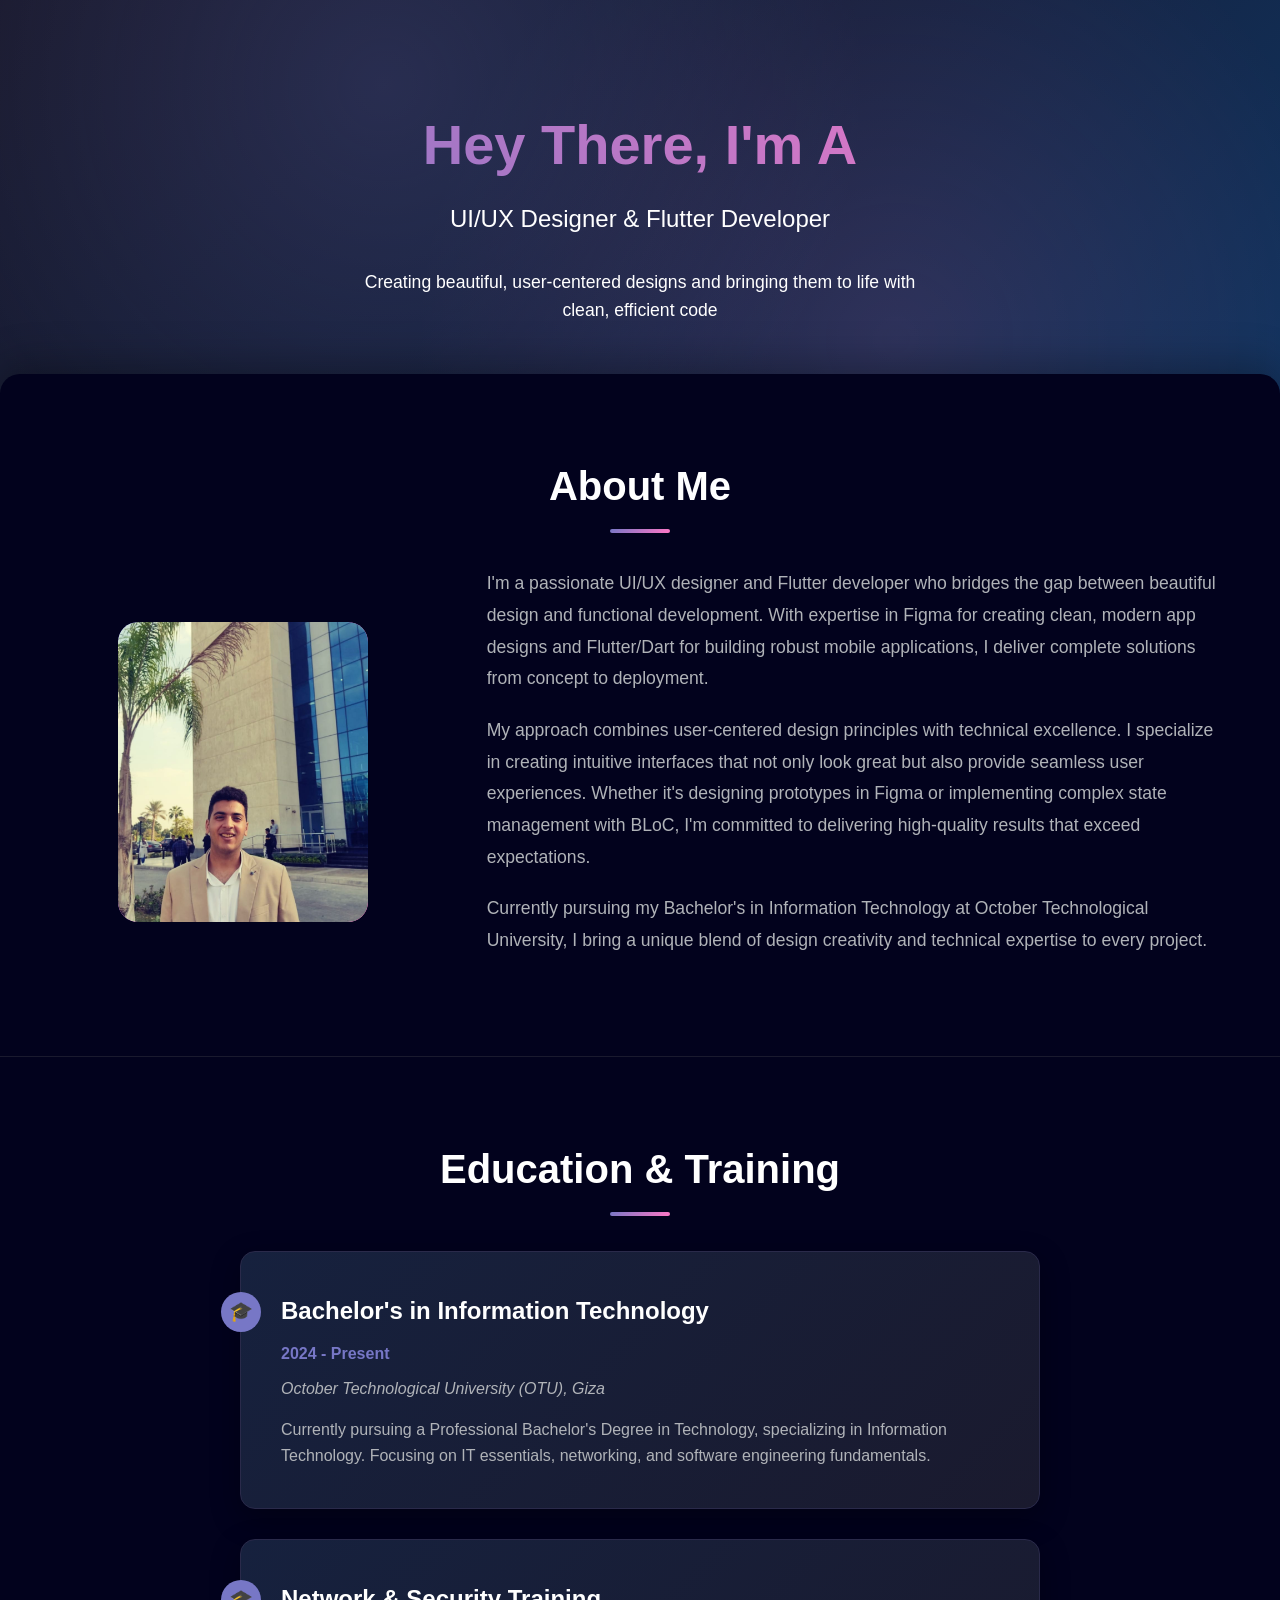
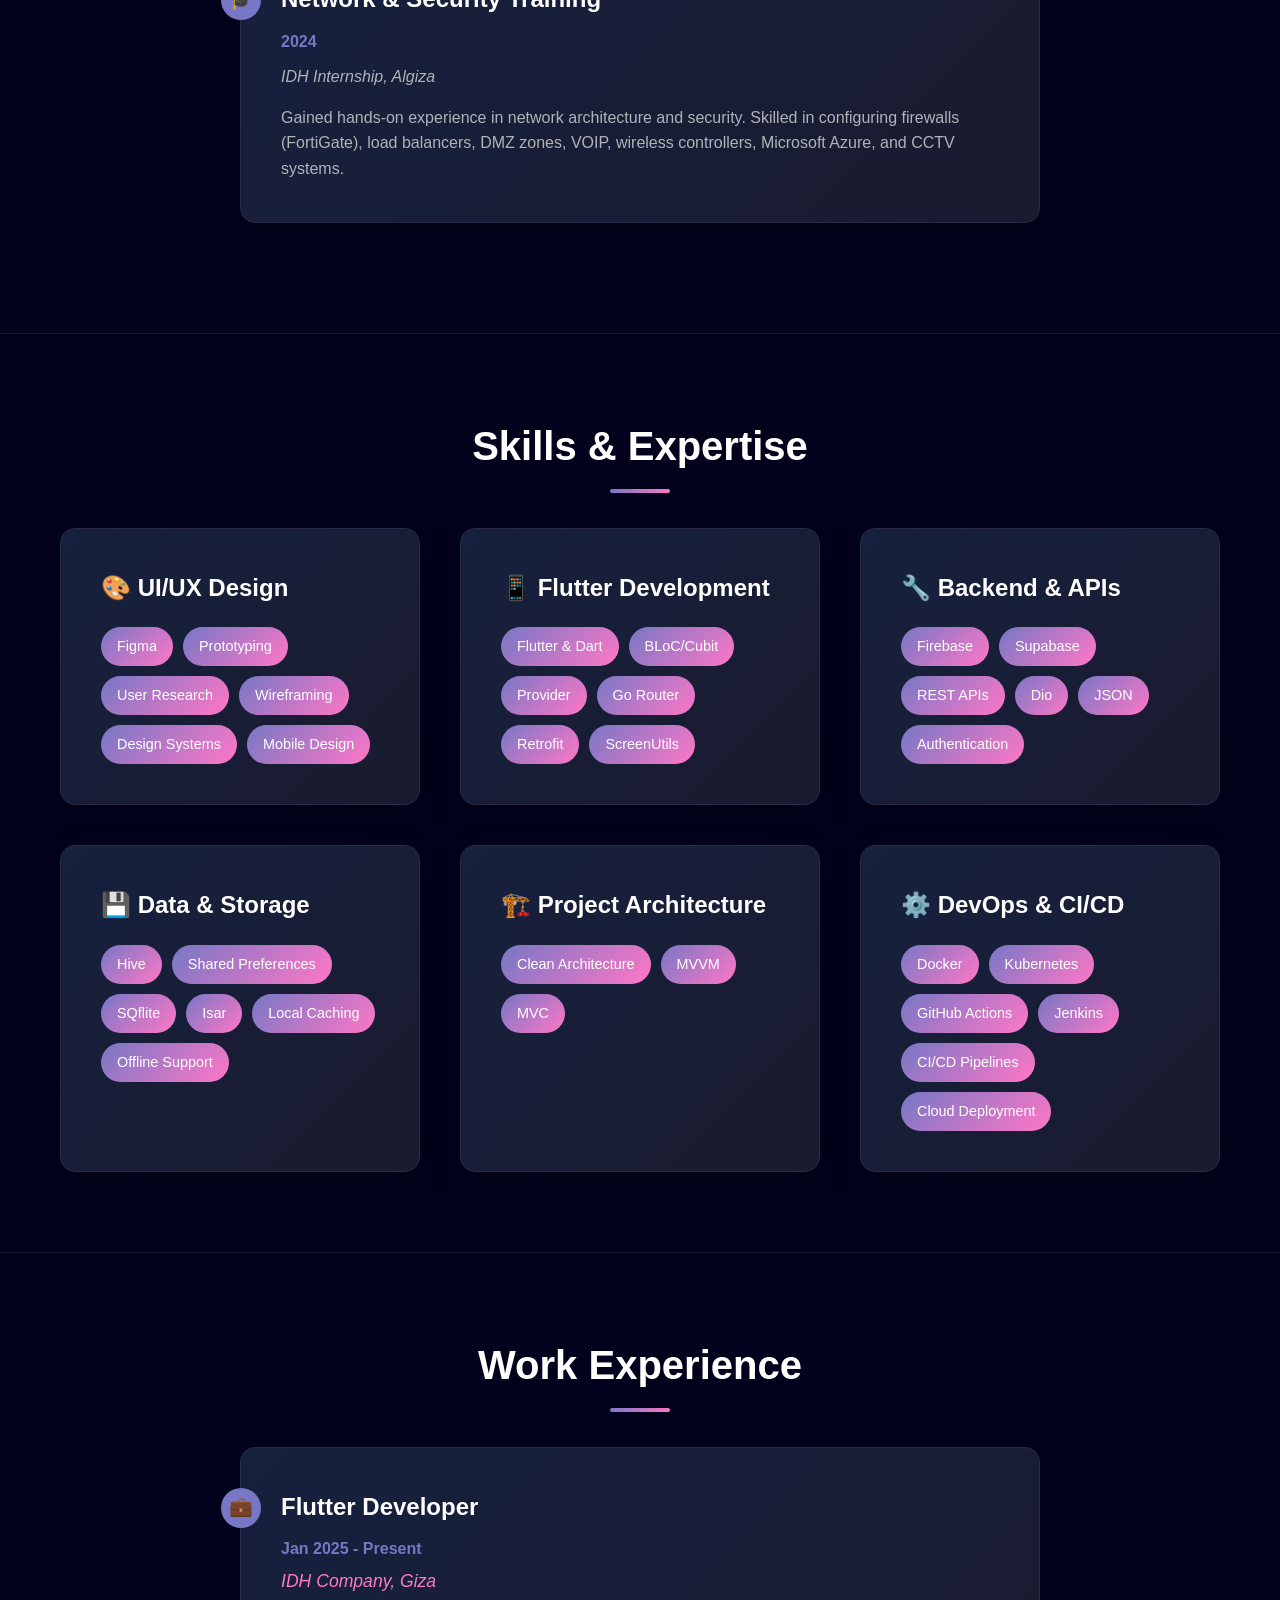
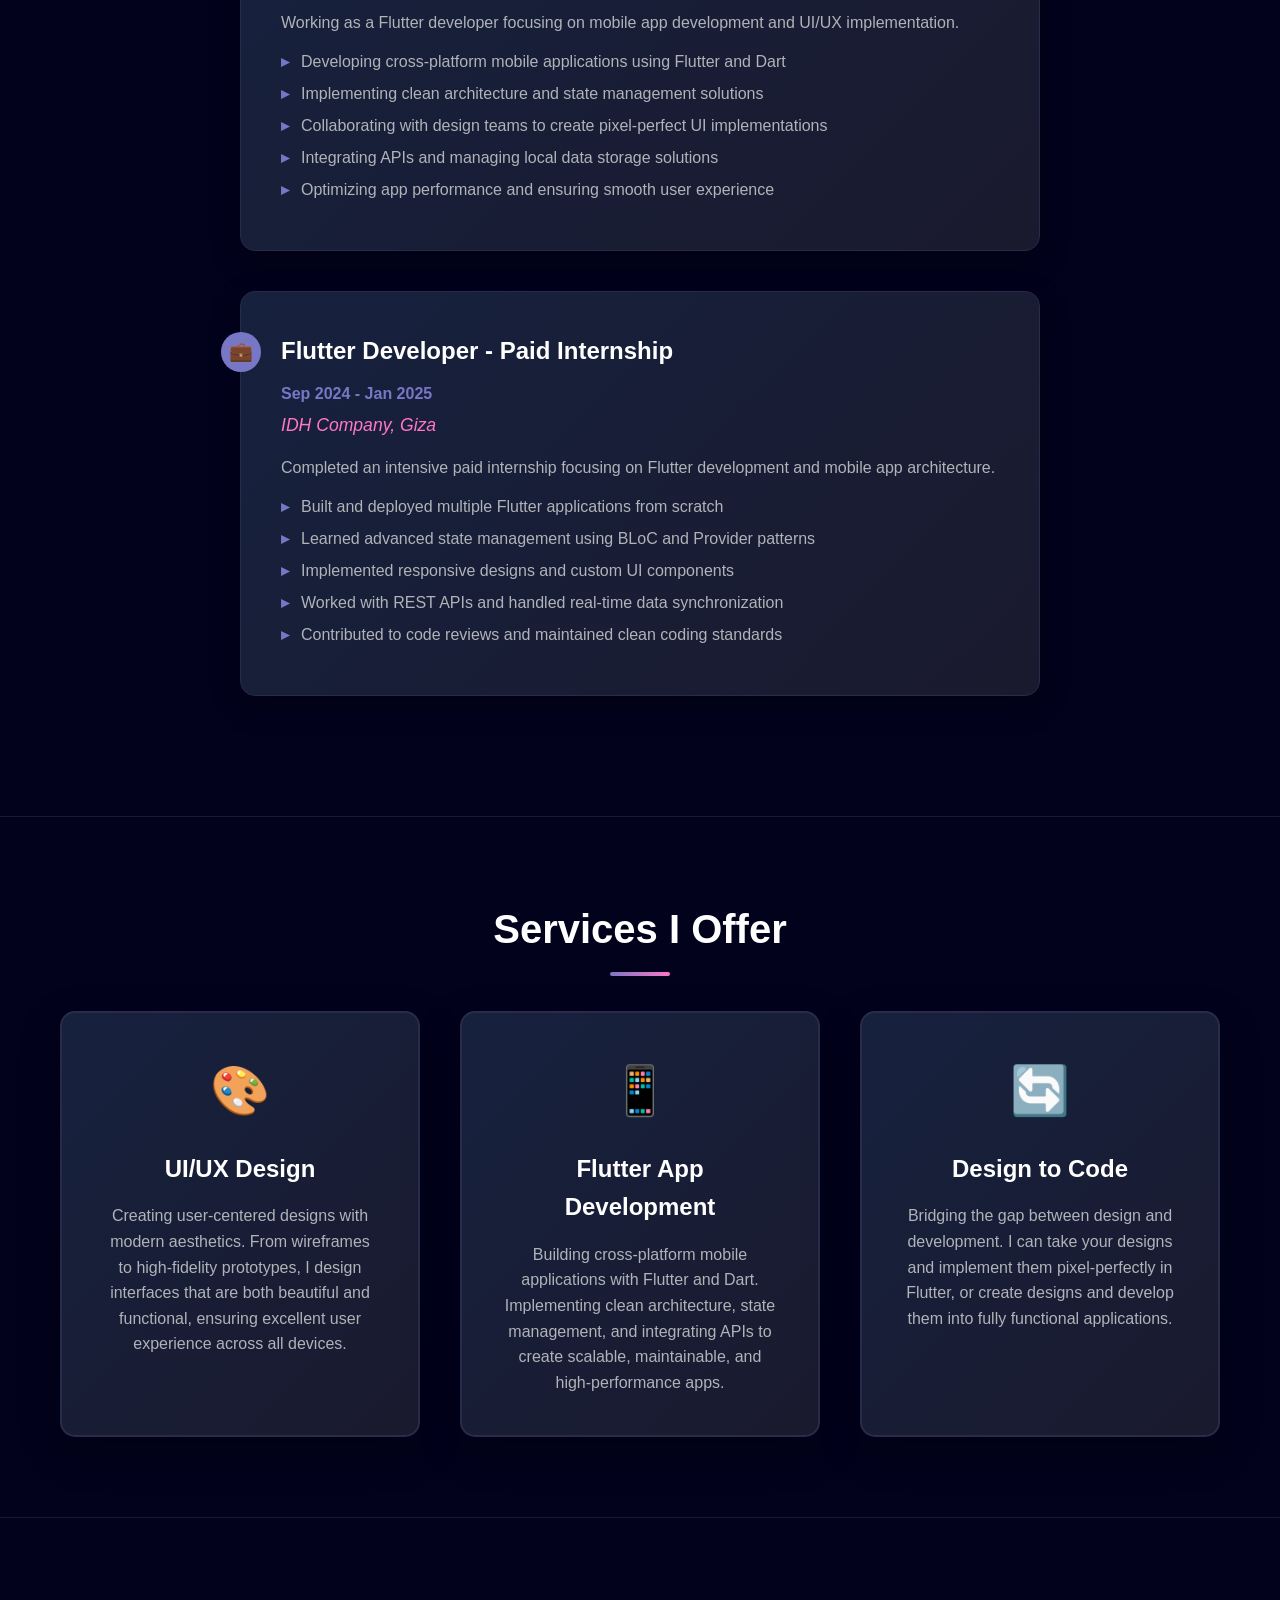
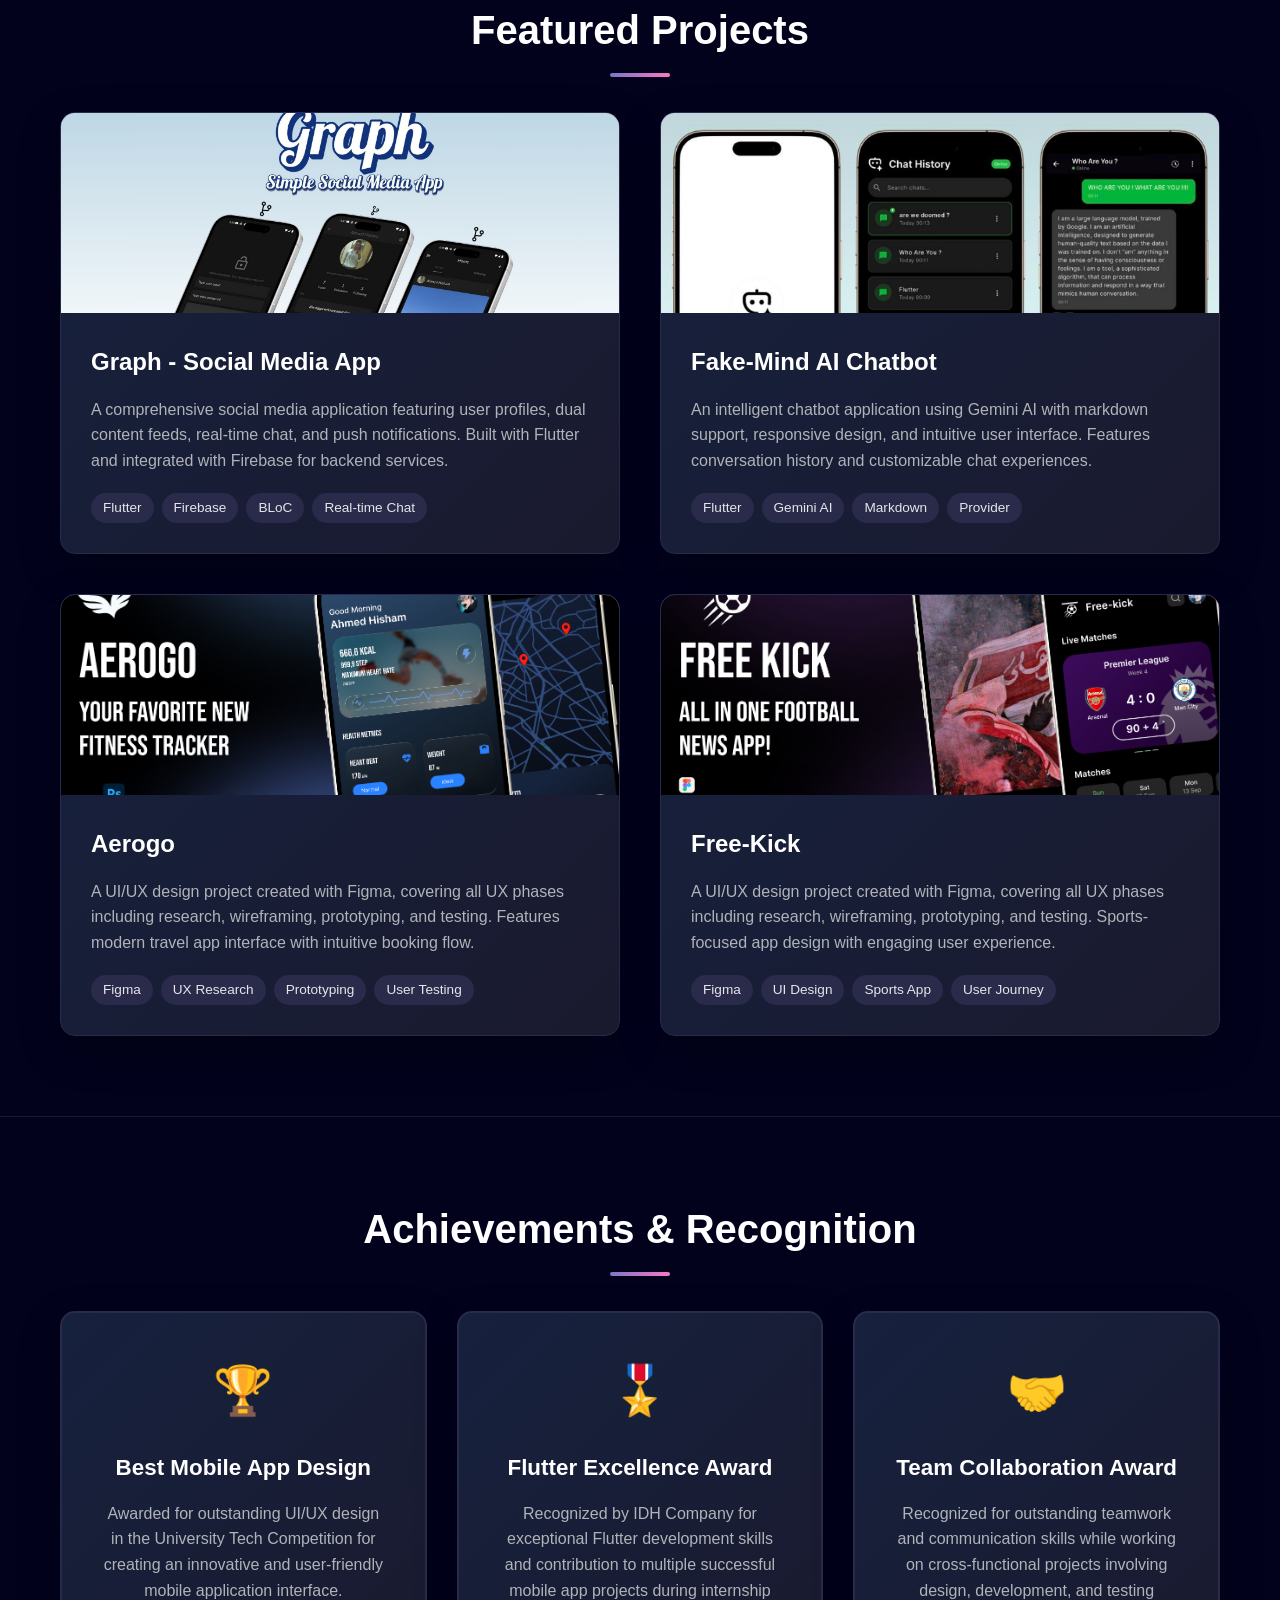
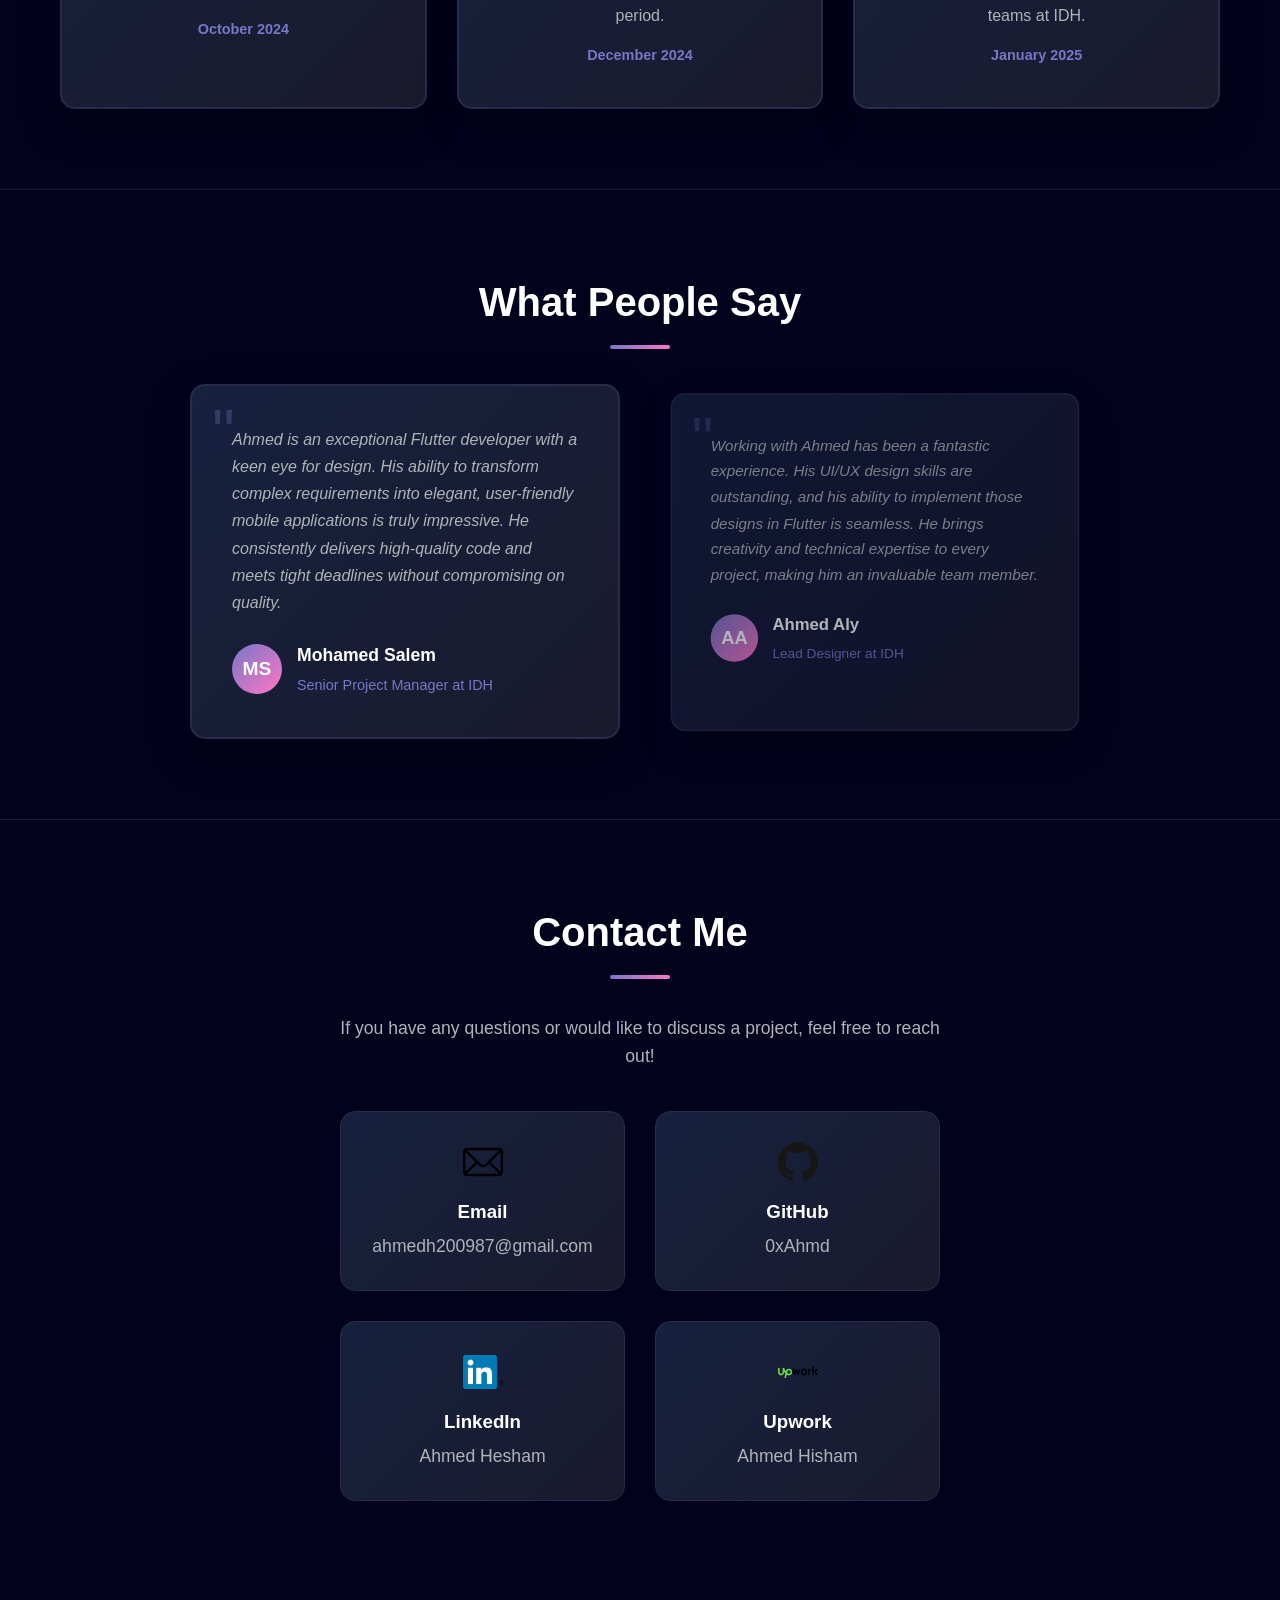
==== commit 6b73df35: "projectdetails.done" ====
--- a/index.html
+++ b/index.html
@@ -201,78 +201,77 @@
             </div>
         </section>
 
-        <!-- 6. Projects Section -->
-        <section id="projects" class="section">
-            <div class="container">
-                <h2>Featured Projects</h2>
-                <div class="projects-grid">
-                    <div class="project-card">
-                        <div class="project-image">
-                            <img src="assets/images/graph.jpg" alt="Graph Social App" style="width: 100%; height: 100%; object-fit: cover;">
-                        </div>
-                        <div class="project-content">
-                            <h3>Graph - Social Media App</h3>
-                            <p>A comprehensive social media application featuring user profiles, dual content feeds, real-time chat, and push notifications. Built with Flutter and integrated with Firebase for backend services.</p>
-                            <div class="project-tech">
-                                <span class="tech-tag">Flutter</span>
-                                <span class="tech-tag">Firebase</span>
-                                <span class="tech-tag">BLoC</span>
-                                <span class="tech-tag">Real-time Chat</span>
-                            </div>
-                        </div>
-                    </div>
-
-                    <div class="project-card">
-                        <div class="project-image">
-                            <img src="assets/images/fakemind.png" alt="AI Chatbot App" style="width: 100%; height: 100%; object-fit: cover;">
-                        </div>
-                        <div class="project-content">
-                            <h3>Fake-Mind AI Chatbot</h3>
-                            <p>An intelligent chatbot application using Gemini AI with markdown support, responsive design, and intuitive user interface. Features conversation history and customizable chat experiences.</p>
-                            <div class="project-tech">
-                                <span class="tech-tag">Flutter</span>
-                                <span class="tech-tag">Gemini AI</span>
-                                <span class="tech-tag">Markdown</span>
-                                <span class="tech-tag">Provider</span>
-                            </div>
-                        </div>
-                    </div>
-
-                    <div class="project-card">
-                        <div class="project-image">
-                            <img src="assets/images/aerogo.png" alt="Aerogo UI/UX Design" style="width: 100%; height: 100%; object-fit: cover;">
-                        </div>
-                        <div class="project-content">
-                            <h3>Aerogo</h3>
-                            <p>A UI/UX design project created with Figma, covering all UX phases including research, wireframing, prototyping, and testing. Features modern travel app interface with intuitive booking flow.</p>
-                            <div class="project-tech">
-                                <span class="tech-tag">Figma</span>
-                                <span class="tech-tag">UX Research</span>
-                                <span class="tech-tag">Prototyping</span>
-                                <span class="tech-tag">User Testing</span>
-                            </div>
-                        </div>
-                    </div>
-
-                    <div class="project-card">
-                        <div class="project-image">
-                            <img src="assets/images/thumbnail.png" alt="Free-Kick UI/UX Design" style="width: 100%; height: 100%; object-fit: cover;">
-                        </div>
-                        <div class="project-content">
-                            <h3>Free-Kick</h3>
-                            <p>A UI/UX design project created with Figma, covering all UX phases including research, wireframing, prototyping, and testing. Sports-focused app design with engaging user experience.</p>
-                            <div class="project-tech">
-                                <span class="tech-tag">Figma</span>
-                                <span class="tech-tag">UI Design</span>
-                                <span class="tech-tag">Sports App</span>
-                                <span class="tech-tag">User Journey</span>
-                            </div>
-                        </div>
-                    </div>
-                </div>
-            </div>
-        </section>
-
+       <!-- Replace your existing projects section with this -->
+<section id="projects" class="section">
+    <div class="container">
+        <h2>Featured Projects</h2>
+        <div class="projects-grid">
+            <div class="project-card" onclick="window.location.href='project-details.html?project=graph-social'">
+                <div class="project-image">
+                    <img src="assets/images/graph.jpg" alt="Graph Social App" style="width: 100%; height: 100%; object-fit: cover;">
+                </div>
+                <div class="project-content">
+                    <h3>Graph - Social Media App</h3>
+                    <p>A comprehensive social media application featuring user profiles, dual content feeds, real-time chat, and push notifications. Built with Flutter and integrated with Firebase for backend services.</p>
+                    <div class="project-tech">
+                        <span class="tech-tag">Flutter</span>
+                        <span class="tech-tag">Firebase</span>
+                        <span class="tech-tag">BLoC</span>
+                        <span class="tech-tag">Real-time Chat</span>
+                    </div>
+                </div>
+            </div>
+
+            <div class="project-card" onclick="window.location.href='project-details.html?project=fakemind-ai'">
+                <div class="project-image">
+                    <img src="assets/images/fakemind.png" alt="AI Chatbot App" style="width: 100%; height: 100%; object-fit: cover;">
+                </div>
+                <div class="project-content">
+                    <h3>Fake-Mind AI Chatbot</h3>
+                    <p>An intelligent chatbot application using Gemini AI with markdown support, responsive design, and intuitive user interface. Features conversation history and customizable chat experiences.</p>
+                    <div class="project-tech">
+                        <span class="tech-tag">Flutter</span>
+                        <span class="tech-tag">Gemini AI</span>
+                        <span class="tech-tag">Markdown</span>
+                        <span class="tech-tag">Provider</span>
+                    </div>
+                </div>
+            </div>
+
+            <div class="project-card" onclick="window.location.href='project-details.html?project=aerogo-fitness'">
+                <div class="project-image">
+                    <img src="assets/images/aerogo.png" alt="Aerogo UI/UX Design" style="width: 100%; height: 100%; object-fit: cover;">
+                </div>
+                <div class="project-content">
+                    <h3>Aerogo</h3>
+                    <p>A UI/UX design project created with Figma, covering all UX phases including research, wireframing, prototyping, and testing. Features modern travel app interface with intuitive booking flow.</p>
+                    <div class="project-tech">
+                        <span class="tech-tag">Figma</span>
+                        <span class="tech-tag">UX Research</span>
+                        <span class="tech-tag">Prototyping</span>
+                        <span class="tech-tag">User Testing</span>
+                    </div>
+                </div>
+            </div>
+
+            <div class="project-card" onclick="window.location.href='project-details.html?project=freekick-sports'">
+                <div class="project-image">
+                    <img src="assets/images/thumbnail.png" alt="Free-Kick UI/UX Design" style="width: 100%; height: 100%; object-fit: cover;">
+                </div>
+                <div class="project-content">
+                    <h3>Free-Kick</h3>
+                    <p>A UI/UX design project created with Figma, covering all UX phases including research, wireframing, prototyping, and testing. Sports-focused app design with engaging user experience.</p>
+                    <div class="project-tech">
+                        <span class="tech-tag">Figma</span>
+                        <span class="tech-tag">UI Design</span>
+                        <span class="tech-tag">Sports App</span>
+                        <span class="tech-tag">User Journey</span>
+                    </div>
+                </div>
+            </div>
+        </div>
+    </div>
+</section>
         <!-- 7. Achievements Section -->
         <section id="achievements" class="section">
             <div class="container">
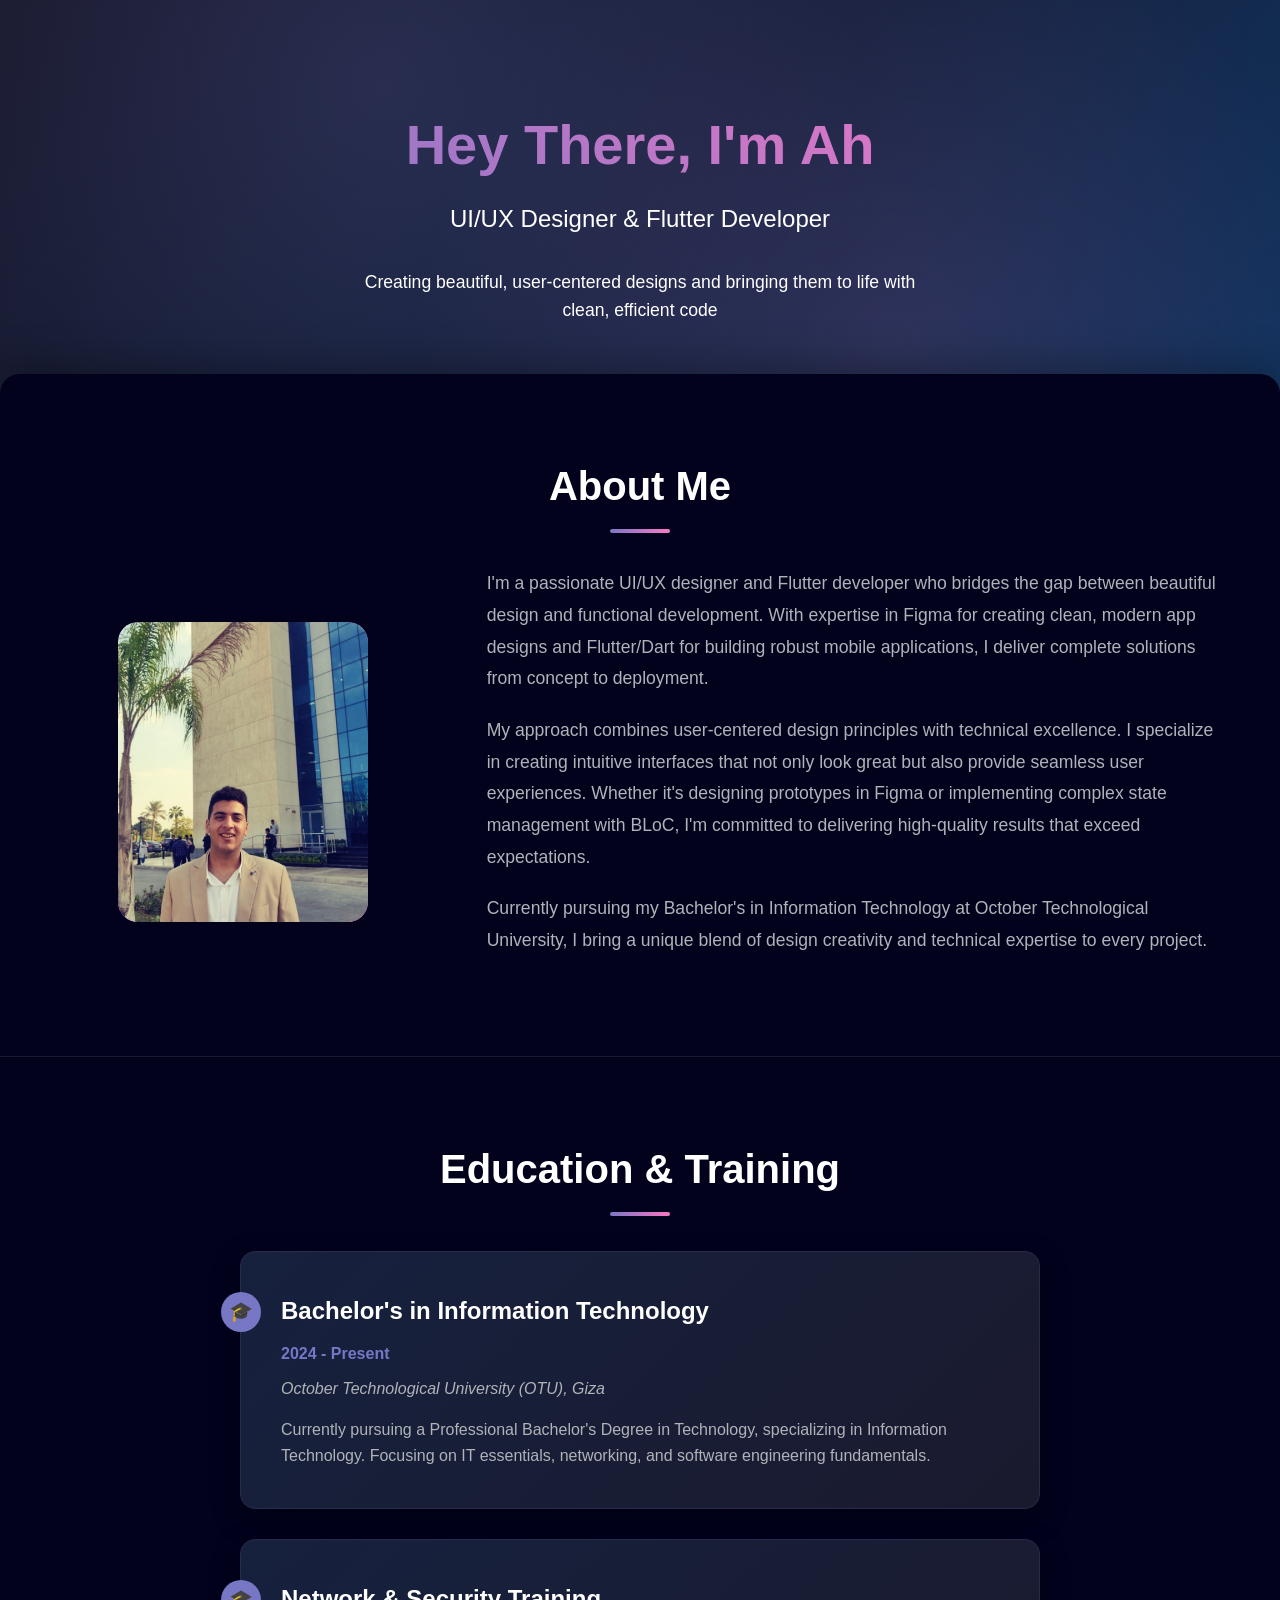
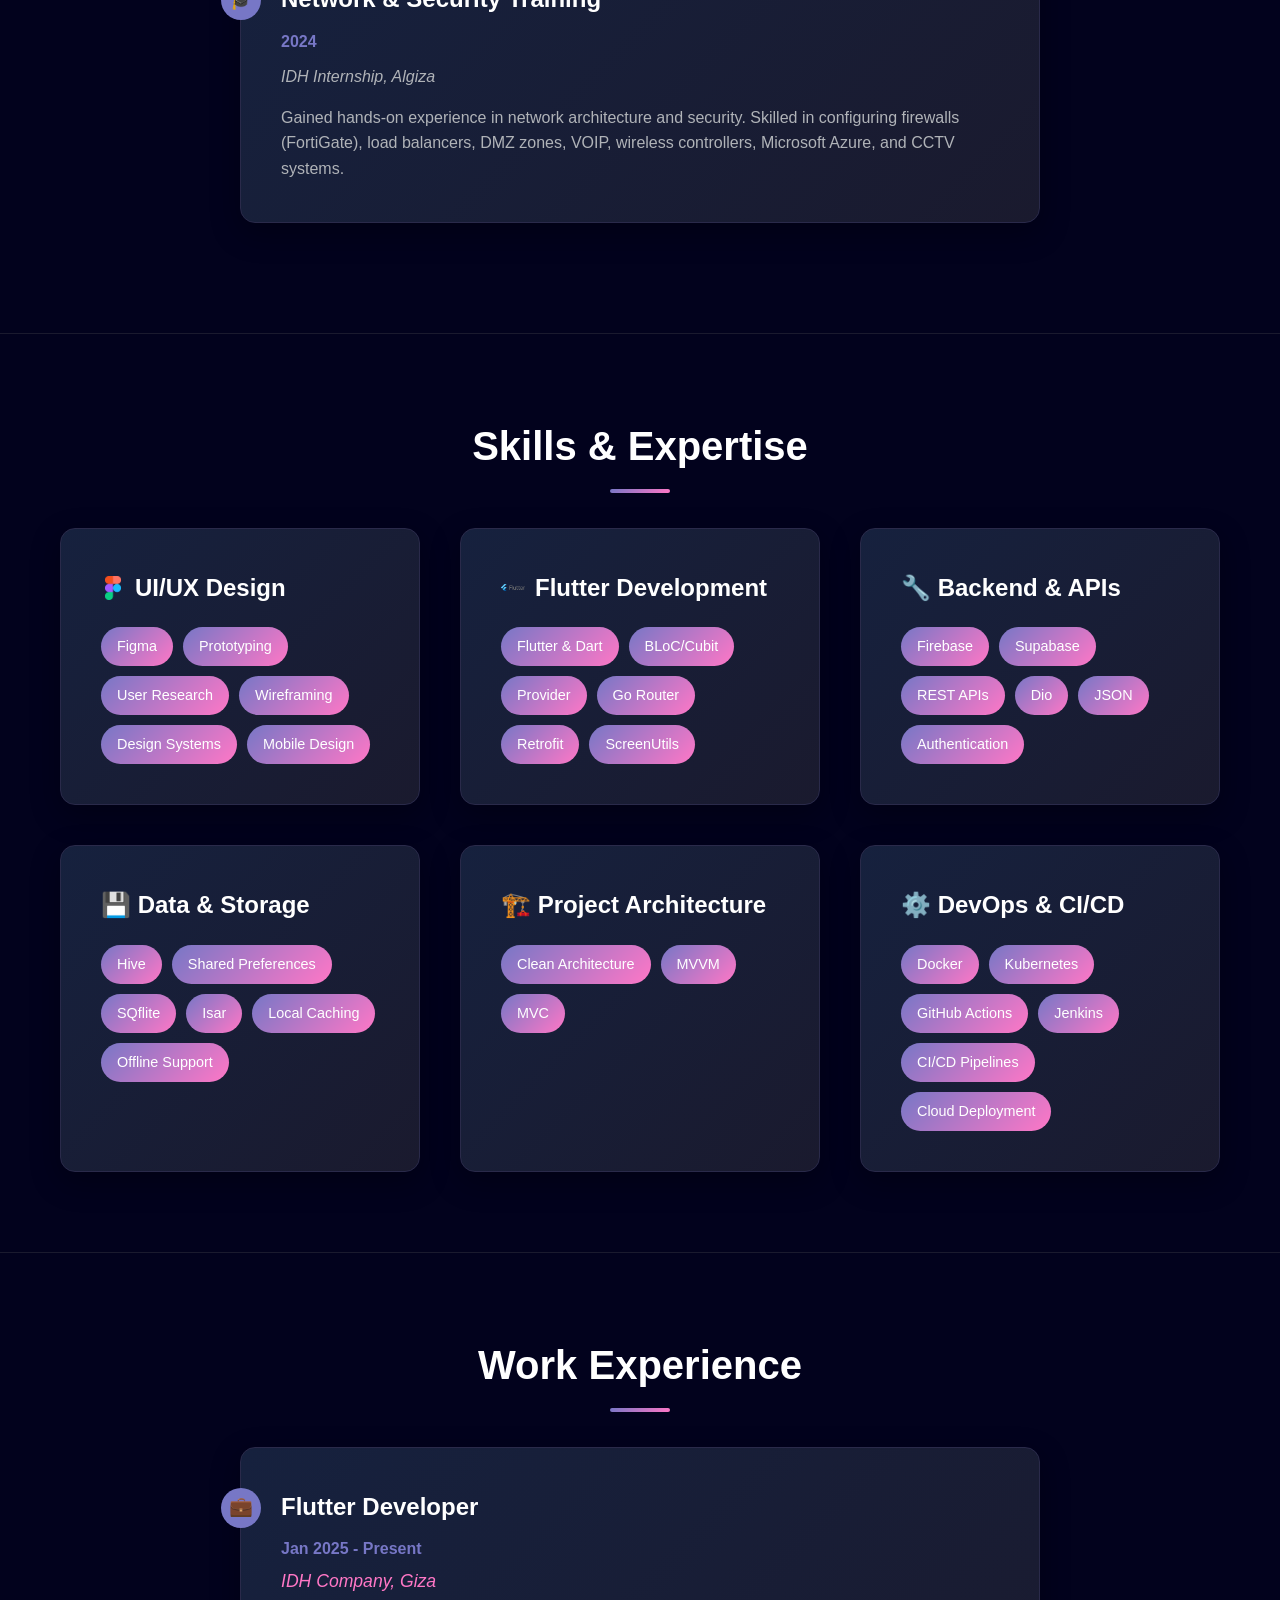
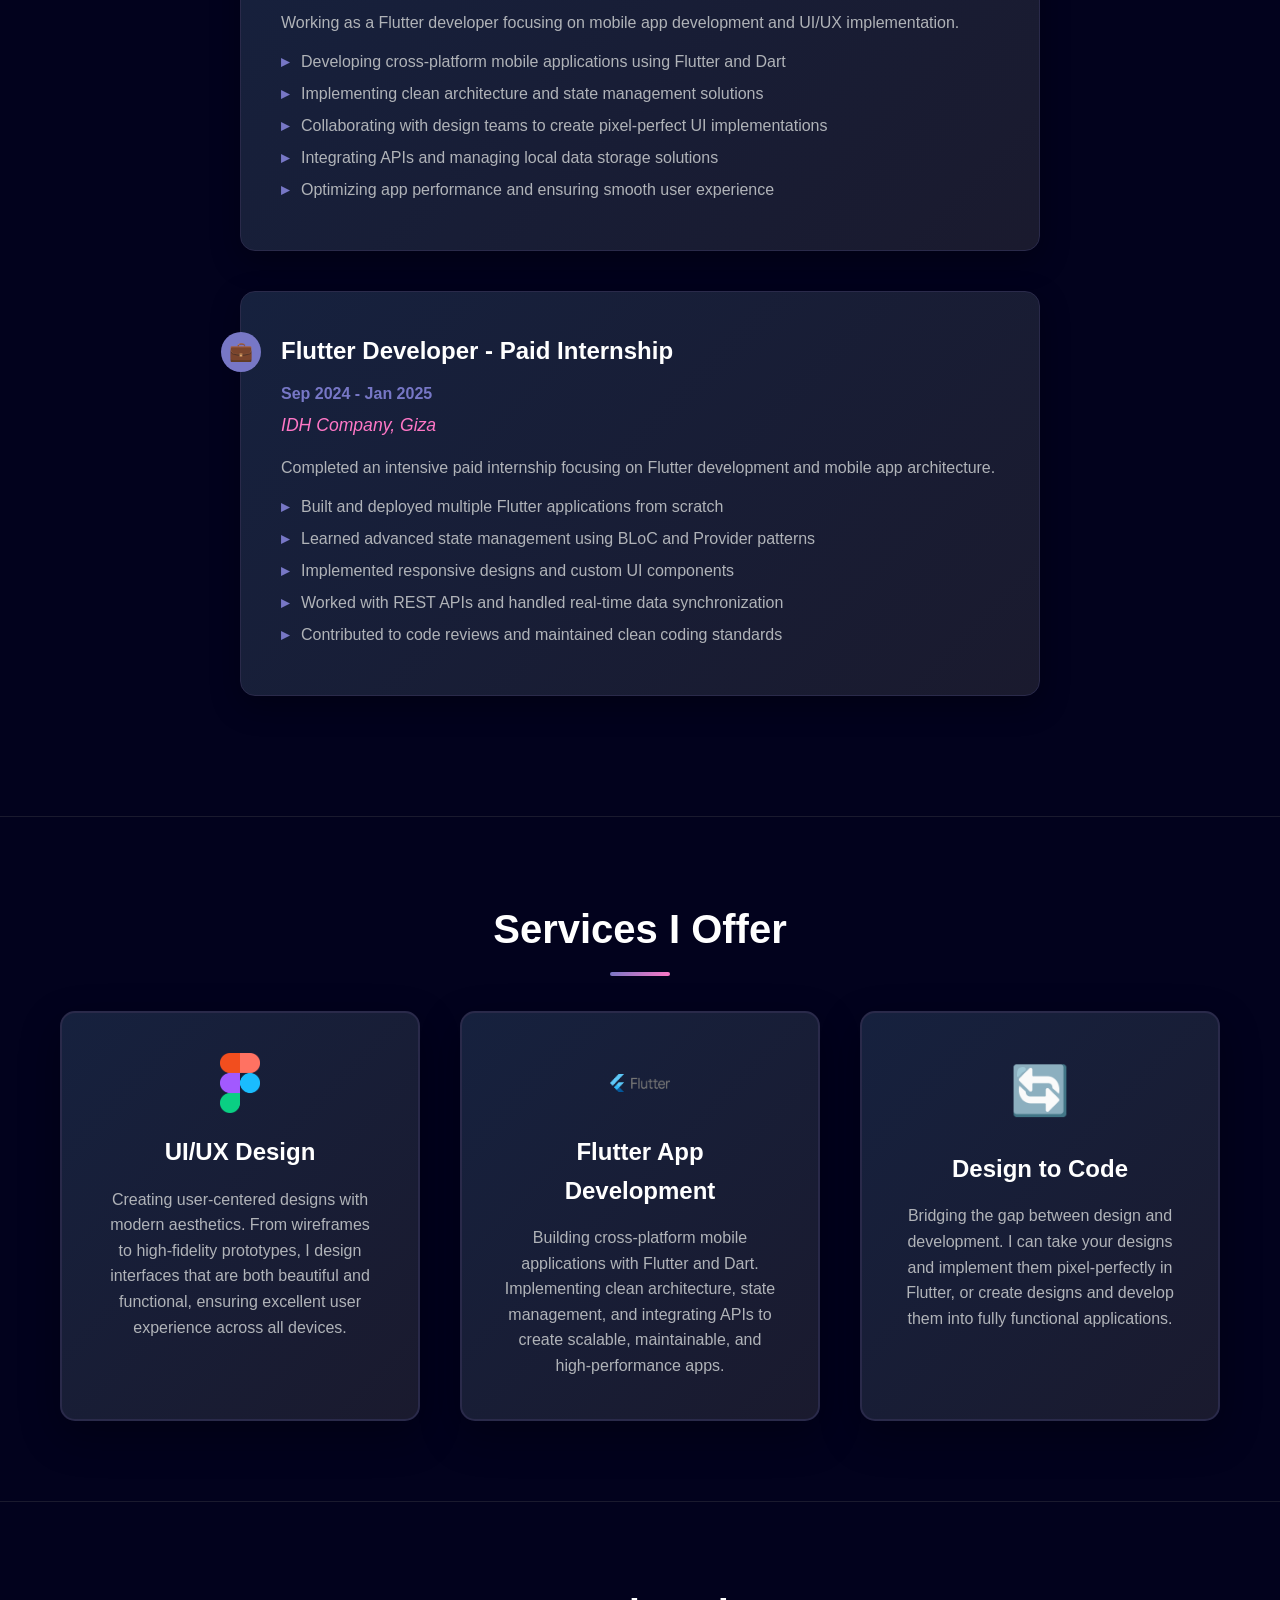
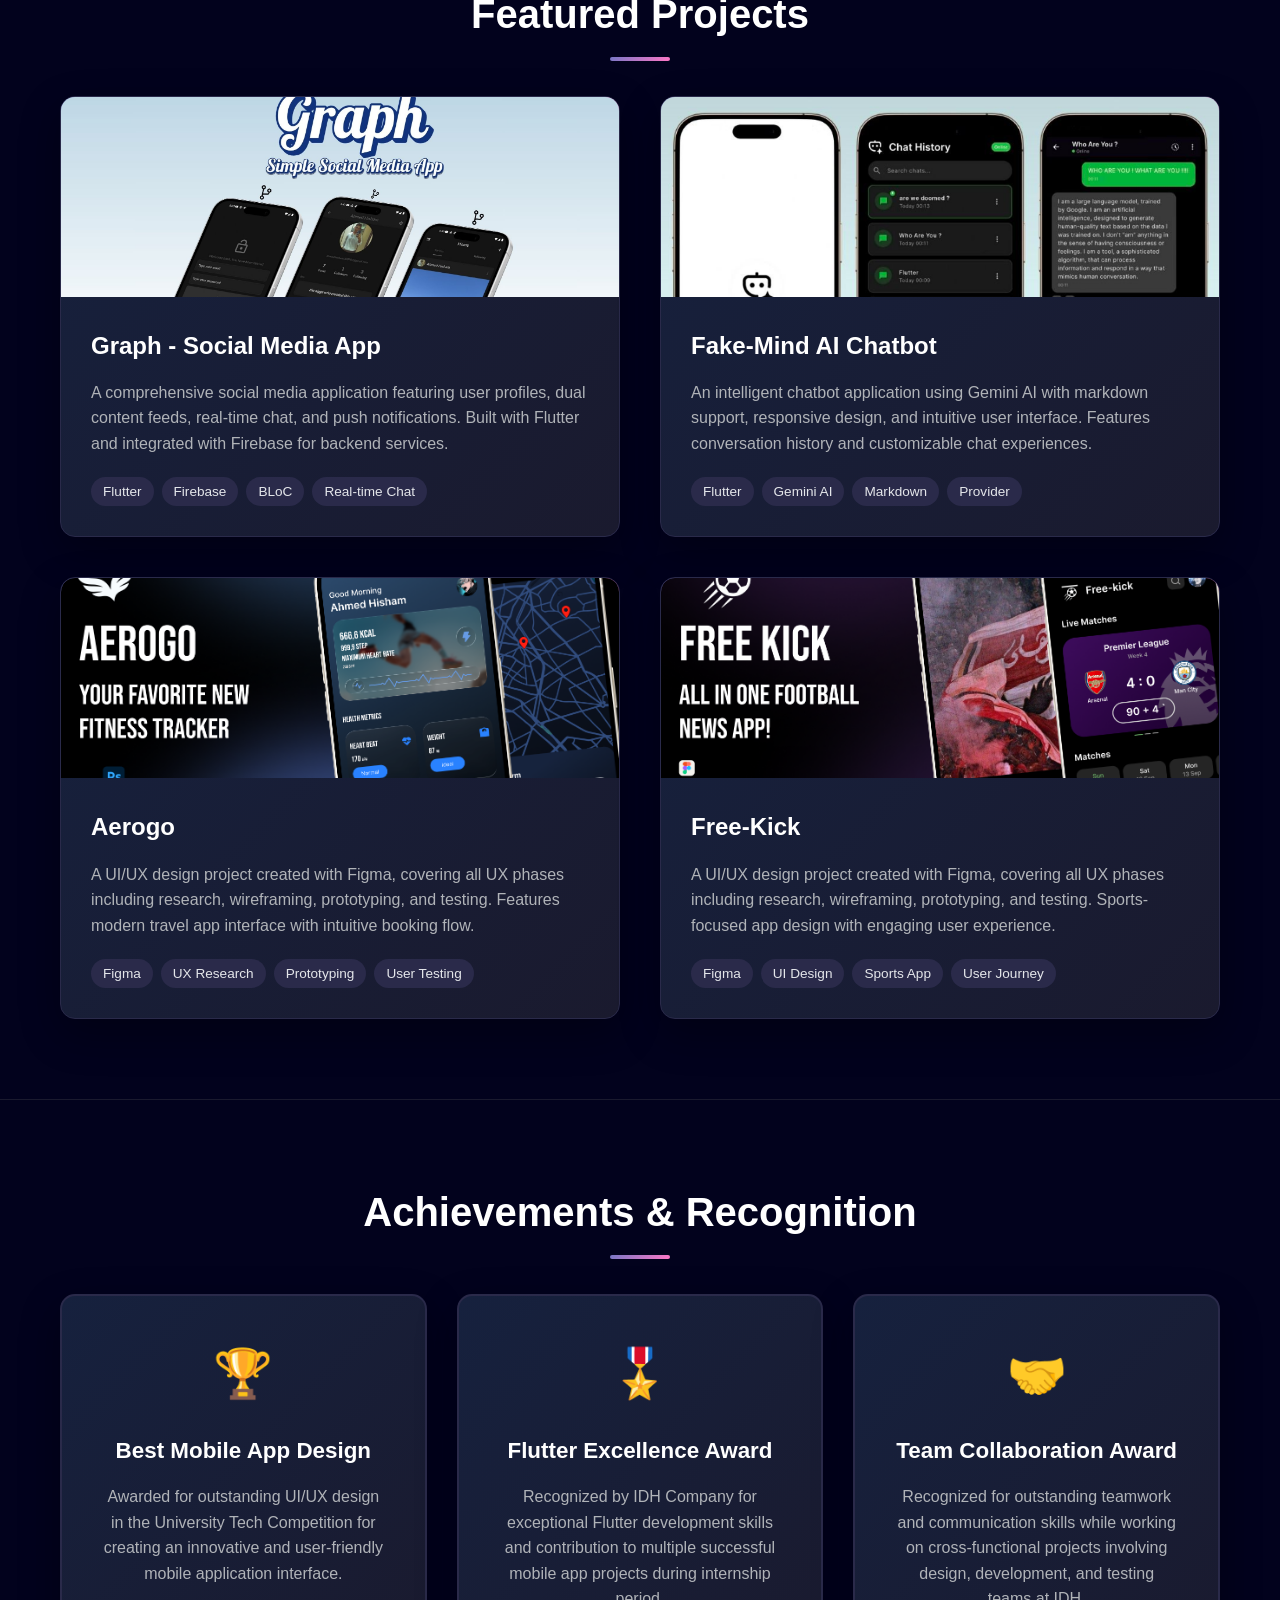
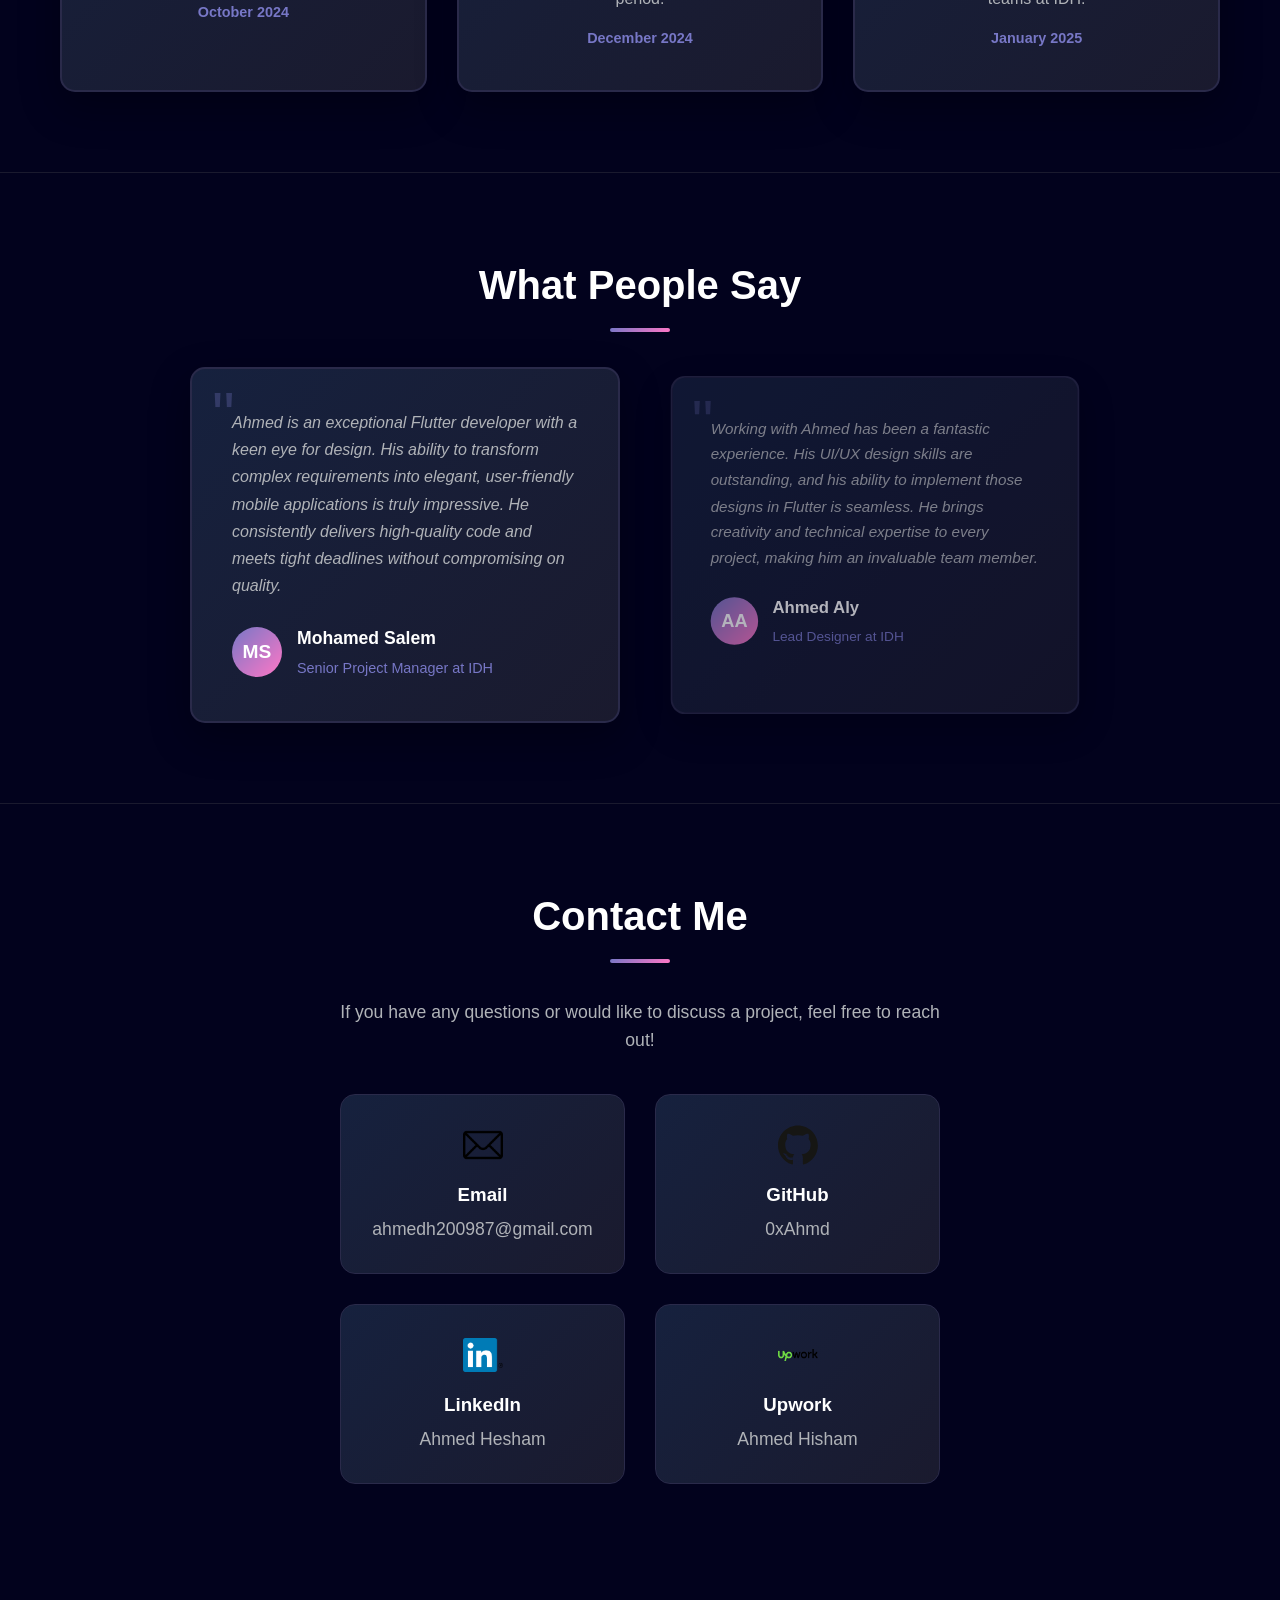
==== commit 7cdc6286: "minor changes" ====
--- a/index.html
+++ b/index.html
@@ -68,7 +68,7 @@
                 <h2>Skills & Expertise</h2>
                 <div class="skills-grid">
                     <div class="skill-category">
-                        <h3>🎨 UI/UX Design</h3>
+                        <h3><img src="assets/images/figma.png" alt="Figma" class="skill-category-icon"> UI/UX Design</h3>
                         <div class="skill-tags">
                             <span class="skill-tag">Figma</span>
                             <span class="skill-tag">Prototyping</span>
@@ -80,7 +80,7 @@
                     </div>
                     
                     <div class="skill-category">
-                        <h3>📱 Flutter Development</h3>
+                        <h3><img src="assets/images/flutter.png" alt="Flutter" class="skill-category-icon"> Flutter Development</h3>
                         <div class="skill-tags">
                             <span class="skill-tag">Flutter & Dart</span>
                             <span class="skill-tag">BLoC/Cubit</span>
@@ -181,13 +181,13 @@
                 <h2>Services I Offer</h2>
                 <div class="services-grid">
                     <div class="service-card">
-                        <span class="service-icon">🎨</span>
+                        <img src="assets/images/figma.png" alt="UI/UX Design" class="service-icon-img">
                         <h3>UI/UX Design</h3>
                         <p>Creating user-centered designs with modern aesthetics. From wireframes to high-fidelity prototypes, I design interfaces that are both beautiful and functional, ensuring excellent user experience across all devices.</p>
                     </div>
                     
                     <div class="service-card">
-                        <span class="service-icon">📱</span>
+                        <img src="assets/images/flutter.png" alt="Flutter Development" class="service-icon-img">
                         <h3>Flutter App Development</h3>
                         <p>Building cross-platform mobile applications with Flutter and Dart. Implementing clean architecture, state management, and integrating APIs to create scalable, maintainable, and high-performance apps.</p>
                     </div>
--- a/css/styles.css
+++ b/css/styles.css
@@ -766,4 +766,65 @@
 .loading-image.loaded {
     opacity: 1;
     transform: scale(1);
+}/* Additional styles for image icons - Add these to your existing styles.css */
+
+/* Service Icon Images */
+.service-icon-img {
+    width: 60px;
+    height: 60px;
+    margin-bottom: 20px;
+    object-fit: contain;
+    display: block;
+    margin-left: auto;
+    margin-right: auto;
+    transition: transform 0.3s ease, filter 0.3s ease;
+}
+
+.service-card:hover .service-icon-img {
+    transform: scale(1.1);
+    filter: brightness(1.1);
+}
+
+/* Skill Category Icon Images */
+.skill-category-icon {
+    width: 24px;
+    height: 24px;
+    margin-right: 10px;
+    object-fit: contain;
+    vertical-align: middle;
+    display: inline-block;
+    transition: transform 0.3s ease;
+}
+
+.skill-category:hover .skill-category-icon {
+    transform: scale(1.1);
+}
+
+/* Update existing service card styles to handle both emoji and image icons */
+.service-card .service-icon {
+    font-size: 3rem;
+    margin-bottom: 20px;
+    display: block;
+}
+
+/* Ensure proper spacing for skill category titles */
+.skill-category h3 {
+    color: #ffffff;
+    margin-bottom: 20px;
+    font-size: 1.5rem;
+    display: flex;
+    align-items: center;
+}
+
+/* Responsive adjustments */
+@media (max-width: 768px) {
+    .service-icon-img {
+        width: 50px;
+        height: 50px;
+    }
+    
+    .skill-category-icon {
+        width: 20px;
+        height: 20px;
+    }
 }
